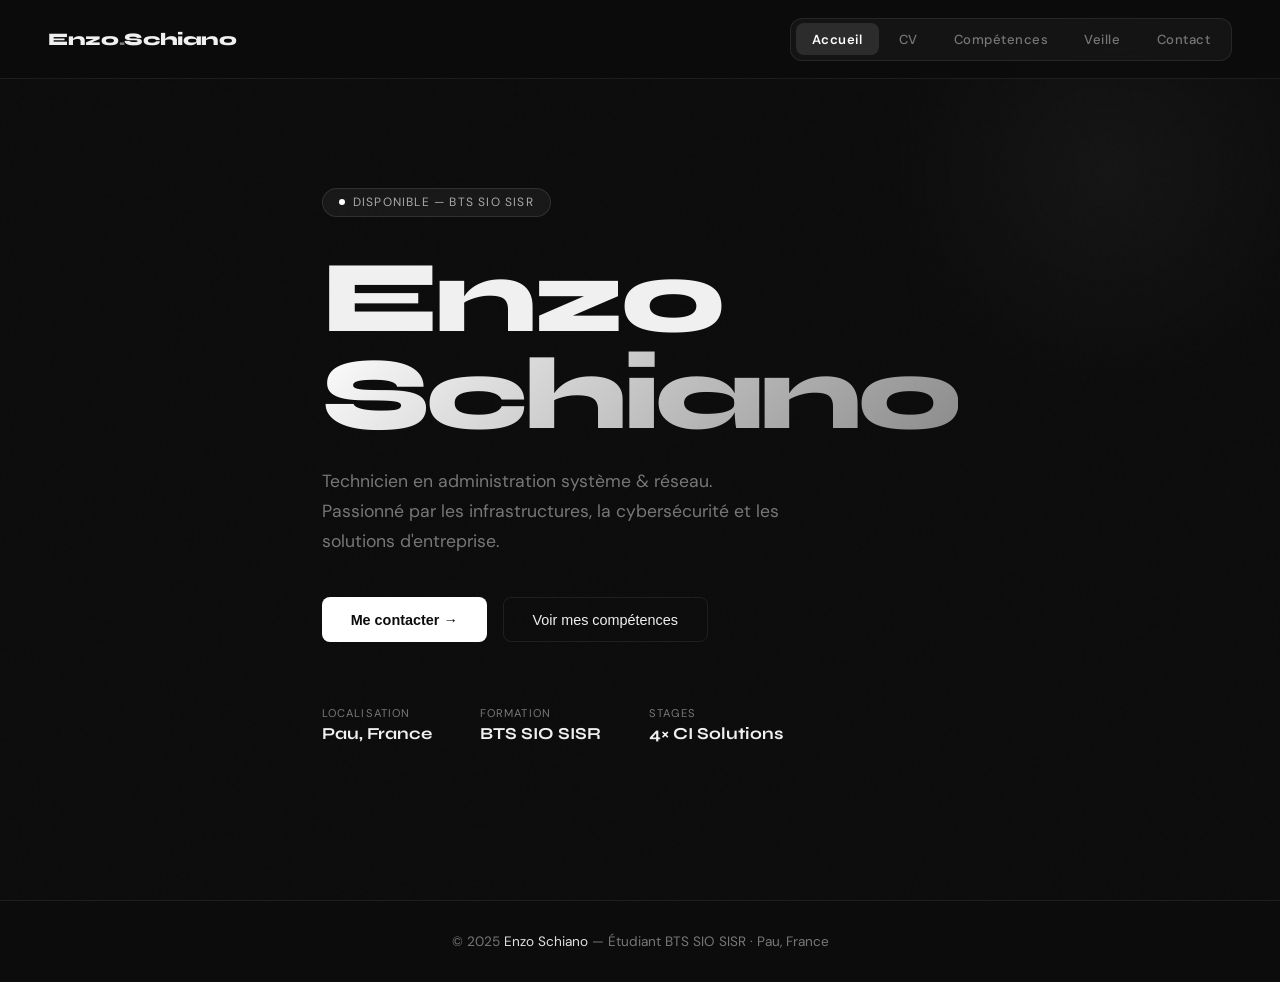
==== index.html @ 77b6eab4 "Initial commit - Portfolio" ====
<!DOCTYPE html>
<html lang="fr">

<head>
    <meta charset="UTF-8" />
    <meta name="viewport" content="width=device-width, initial-scale=1.0" />
    <title>Enzo Schiano — BTS SIO SISR</title>
    <link rel="preconnect" href="https://fonts.googleapis.com">
    <link
        href="https://fonts.googleapis.com/css2?family=Syne:wght@400;600;700;800&family=DM+Sans:wght@300;400;500&display=swap"
        rel="stylesheet">
    <style>
        *,
        *::before,
        *::after {
            box-sizing: border-box;
            margin: 0;
            padding: 0;
        }

        :root {
            --bg: #0c0c0c;
            --bg2: #111111;
            --bg3: #161616;
            --accent: #e0e0e0;
            --accent2: #ffffff;
            --text: #f0f0f0;
            --muted: #777777;
            --border: rgba(255, 255, 255, 0.08);
            --card: rgba(255, 255, 255, 0.03);
        }

        html {
            scroll-behavior: smooth;
        }

        body {
            font-family: 'DM Sans', sans-serif;
            background: var(--bg);
            color: var(--text);
            min-height: 100vh;
            overflow-x: hidden;
        }

        body::before {
            content: '';
            position: fixed;
            inset: 0;
            background-image: url("data:image/svg+xml,%3Csvg viewBox='0 0 256 256' xmlns='http://www.w3.org/2000/svg'%3E%3Cfilter id='noise'%3E%3CfeTurbulence type='fractalNoise' baseFrequency='0.9' numOctaves='4' stitchTiles='stitch'/%3E%3C/filter%3E%3Crect width='100%25' height='100%25' filter='url(%23noise)' opacity='0.04'/%3E%3C/svg%3E");
            pointer-events: none;
            z-index: 0;
            opacity: 0.4;
        }

        nav {
            position: fixed;
            top: 0;
            left: 0;
            right: 0;
            z-index: 100;
            display: flex;
            justify-content: space-between;
            align-items: center;
            padding: 1.1rem 3rem;
            backdrop-filter: blur(20px);
            background: rgba(12, 12, 12, 0.88);
            border-bottom: 1px solid var(--border);
        }

        .nav-logo {
            font-family: 'Syne', sans-serif;
            font-weight: 800;
            font-size: 1.1rem;
            letter-spacing: -0.02em;
            color: var(--text);
            text-decoration: none;
            cursor: pointer;
            background: none;
            border: none;
        }

        .nav-logo span {
            color: var(--muted);
        }

        .nav-tabs {
            display: flex;
            gap: 0.25rem;
            list-style: none;
            background: rgba(255, 255, 255, 0.04);
            border: 1px solid var(--border);
            border-radius: 12px;
            padding: 0.3rem;
        }

        .nav-tabs li button {
            background: none;
            border: none;
            color: var(--muted);
            font-family: 'DM Sans', sans-serif;
            font-size: 0.82rem;
            font-weight: 500;
            letter-spacing: 0.04em;
            padding: 0.45rem 1rem;
            border-radius: 8px;
            cursor: pointer;
            transition: all 0.2s;
            white-space: nowrap;
        }

        .nav-tabs li button:hover {
            color: var(--text);
        }

        .nav-tabs li button.active {
            background: rgba(255, 255, 255, 0.1);
            color: var(--accent2);
            font-weight: 600;
        }

        .page {
            display: none;
        }

        .page.active {
            display: block;
        }

        section {
            position: relative;
            z-index: 1;
            padding: 6rem 3rem;
        }

        .section-inner {
            max-width: 1100px;
            margin: 0 auto;
        }

        .section-label {
            font-size: 0.7rem;
            text-transform: uppercase;
            letter-spacing: 0.15em;
            color: var(--muted);
            font-weight: 600;
            margin-bottom: 0.75rem;
        }

        h2 {
            font-family: 'Syne', sans-serif;
            font-size: clamp(2rem, 4vw, 3rem);
            font-weight: 800;
            letter-spacing: -0.03em;
            margin-bottom: 3rem;
        }

        .divider {
            height: 1px;
            background: linear-gradient(90deg, transparent, var(--border), transparent);
            max-width: 1100px;
            margin: 0 auto;
        }

        /* HERO */
        #hero {
            min-height: 100vh;
            display: flex;
            align-items: center;
            padding: 6rem 3rem 4rem;
            overflow: hidden;
        }

        .hero-glow {
            position: absolute;
            width: 500px;
            height: 500px;
            background: radial-gradient(circle, rgba(255, 255, 255, 0.04) 0%, transparent 70%);
            top: -80px;
            right: -80px;
            pointer-events: none;
        }

        .hero-content {
            max-width: 1100px;
            margin: 0 auto;
            position: relative;
            z-index: 1;
        }

        .hero-tag {
            display: inline-flex;
            align-items: center;
            gap: 0.5rem;
            background: rgba(255, 255, 255, 0.05);
            border: 1px solid rgba(255, 255, 255, 0.1);
            border-radius: 100px;
            padding: 0.35rem 1rem;
            font-size: 0.75rem;
            letter-spacing: 0.1em;
            text-transform: uppercase;
            color: #aaaaaa;
            margin-bottom: 2rem;
            animation: fadeUp 0.6s ease both;
        }

        .hero-tag::before {
            content: '';
            width: 6px;
            height: 6px;
            background: #ffffff;
            border-radius: 50%;
            animation: pulse 2s infinite;
        }

        @keyframes pulse {

            0%,
            100% {
                opacity: 1;
                transform: scale(1);
            }

            50% {
                opacity: 0.4;
                transform: scale(1.4);
            }
        }

        h1 {
            font-family: 'Syne', sans-serif;
            font-size: clamp(3.5rem, 8vw, 7rem);
            font-weight: 800;
            line-height: 0.95;
            letter-spacing: -0.04em;
            animation: fadeUp 0.6s 0.1s ease both;
        }

        h1 .highlight {
            background: linear-gradient(135deg, #ffffff 0%, #888888 100%);
            -webkit-background-clip: text;
            -webkit-text-fill-color: transparent;
            background-clip: text;
        }

        .hero-subtitle {
            margin-top: 1.5rem;
            font-size: 1.1rem;
            color: var(--muted);
            max-width: 460px;
            line-height: 1.7;
            animation: fadeUp 0.6s 0.2s ease both;
        }

        .hero-actions {
            display: flex;
            gap: 1rem;
            margin-top: 2.5rem;
            animation: fadeUp 0.6s 0.3s ease both;
        }

        .btn-primary {
            display: inline-flex;
            align-items: center;
            gap: 0.5rem;
            background: #ffffff;
            color: #0c0c0c;
            padding: 0.85rem 1.8rem;
            border-radius: 8px;
            text-decoration: none;
            font-weight: 700;
            font-size: 0.9rem;
            border: none;
            cursor: pointer;
            transition: all 0.2s;
        }

        .btn-primary:hover {
            background: #cccccc;
            transform: translateY(-2px);
            box-shadow: 0 8px 24px rgba(255, 255, 255, 0.1);
        }

        .btn-outline {
            display: inline-flex;
            align-items: center;
            gap: 0.5rem;
            background: transparent;
            color: var(--text);
            padding: 0.85rem 1.8rem;
            border-radius: 8px;
            text-decoration: none;
            font-weight: 500;
            font-size: 0.9rem;
            border: 1px solid var(--border);
            cursor: pointer;
            transition: all 0.2s;
        }

        .btn-outline:hover {
            border-color: rgba(255, 255, 255, 0.3);
            color: #ffffff;
            transform: translateY(-2px);
        }

        .hero-meta {
            display: flex;
            gap: 3rem;
            margin-top: 4rem;
            animation: fadeUp 0.6s 0.4s ease both;
        }

        .hero-meta-label {
            font-size: 0.7rem;
            text-transform: uppercase;
            letter-spacing: 0.1em;
            color: var(--muted);
        }

        .hero-meta-value {
            font-family: 'Syne', sans-serif;
            font-weight: 700;
            font-size: 1.05rem;
            margin-top: 0.2rem;
        }

        @keyframes fadeUp {
            from {
                opacity: 0;
                transform: translateY(24px);
            }

            to {
                opacity: 1;
                transform: translateY(0);
            }
        }

        /* TIMELINE */
        #experience {
            background: var(--bg2);
        }

        .timeline {
            position: relative;
        }

        .timeline::before {
            content: '';
            position: absolute;
            left: 0;
            top: 0;
            bottom: 0;
            width: 2px;
            background: linear-gradient(180deg, #ffffff, transparent);
            border-radius: 2px;
        }

        .timeline-item {
            padding-left: 2.5rem;
            margin-bottom: 3rem;
            position: relative;
        }

        .timeline-item::before {
            content: '';
            position: absolute;
            left: -5px;
            top: 6px;
            width: 12px;
            height: 12px;
            background: #ffffff;
            border-radius: 50%;
            border: 3px solid var(--bg2);
        }

        .timeline-date {
            font-size: 0.75rem;
            color: #aaa;
            font-weight: 600;
            letter-spacing: 0.08em;
            text-transform: uppercase;
            margin-bottom: 0.4rem;
        }

        .timeline-title {
            font-family: 'Syne', sans-serif;
            font-weight: 700;
            font-size: 1.05rem;
            margin-bottom: 0.2rem;
        }

        .timeline-company {
            color: var(--muted);
            font-size: 0.875rem;
            margin-bottom: 0.6rem;
        }

        .timeline-desc {
            color: var(--muted);
            font-size: 0.875rem;
            line-height: 1.7;
        }

        .timeline-tags {
            display: flex;
            flex-wrap: wrap;
            gap: 0.4rem;
            margin-top: 0.75rem;
        }

        .tag {
            background: rgba(255, 255, 255, 0.06);
            border: 1px solid rgba(255, 255, 255, 0.1);
            color: #ccc;
            font-size: 0.72rem;
            padding: 0.2rem 0.65rem;
            border-radius: 100px;
            font-weight: 500;
        }

        /* FORMATION */
        .formation-grid {
            display: grid;
            grid-template-columns: 1fr 1fr;
            gap: 1.5rem;
        }

        .formation-card {
            background: var(--card);
            border: 1px solid var(--border);
            border-radius: 16px;
            padding: 2rem;
            transition: all 0.3s;
            position: relative;
            overflow: hidden;
        }

        .formation-card::before {
            content: '';
            position: absolute;
            top: 0;
            left: 0;
            right: 0;
            height: 2px;
            background: linear-gradient(90deg, #ffffff, #555555);
            opacity: 0;
            transition: opacity 0.3s;
        }

        .formation-card:hover {
            border-color: rgba(255, 255, 255, 0.2);
            transform: translateY(-4px);
            box-shadow: 0 20px 40px rgba(0, 0, 0, 0.3);
        }

        .formation-card:hover::before {
            opacity: 1;
        }

        .formation-year {
            font-size: 0.72rem;
            text-transform: uppercase;
            letter-spacing: 0.1em;
            color: #aaa;
            font-weight: 600;
            margin-bottom: 0.75rem;
        }

        .formation-degree {
            font-family: 'Syne', sans-serif;
            font-weight: 700;
            font-size: 1rem;
            margin-bottom: 0.35rem;
        }

        .formation-school {
            color: var(--muted);
            font-size: 0.875rem;
        }

        /* SKILLS */
        #competences {
            background: var(--bg3);
        }

        .skills-grid {
            display: grid;
            grid-template-columns: repeat(3, 1fr);
            gap: 1.5rem;
        }

        .skill-card {
            background: var(--card);
            border: 1px solid var(--border);
            border-radius: 16px;
            padding: 1.75rem;
            transition: all 0.3s;
        }

        .skill-card:hover {
            border-color: rgba(255, 255, 255, 0.2);
            transform: translateY(-3px);
            box-shadow: 0 16px 32px rgba(0, 0, 0, 0.25);
        }

        .skill-icon {
            width: 44px;
            height: 44px;
            background: rgba(255, 255, 255, 0.06);
            border-radius: 10px;
            display: flex;
            align-items: center;
            justify-content: center;
            margin-bottom: 1rem;
            font-size: 1.3rem;
        }

        .skill-title {
            font-family: 'Syne', sans-serif;
            font-weight: 700;
            font-size: 0.95rem;
            margin-bottom: 0.75rem;
        }

        .skill-items {
            display: flex;
            flex-wrap: wrap;
            gap: 0.4rem;
        }

        .skill-pill {
            background: rgba(255, 255, 255, 0.05);
            border: 1px solid rgba(255, 255, 255, 0.06);
            color: var(--muted);
            font-size: 0.72rem;
            padding: 0.2rem 0.6rem;
            border-radius: 100px;
        }

        .bts-grid {
            display: grid;
            grid-template-columns: 1fr 1fr 1fr;
            gap: 1.5rem;
            margin-top: 1rem;
        }

        .bts-card {
            background: var(--card);
            border: 1px solid var(--border);
            border-radius: 16px;
            padding: 1.75rem;
        }

        .bts-number {
            font-family: 'Syne', sans-serif;
            font-size: 2.5rem;
            font-weight: 800;
            color: rgba(255, 255, 255, 0.06);
            line-height: 1;
            margin-bottom: 0.5rem;
        }

        .bts-title {
            font-family: 'Syne', sans-serif;
            font-weight: 700;
            font-size: 0.9rem;
            margin-bottom: 1rem;
            color: #ccc;
        }

        .bts-items {
            list-style: none;
            display: flex;
            flex-direction: column;
            gap: 0.5rem;
        }

        .bts-items li {
            font-size: 0.82rem;
            color: var(--muted);
            padding-left: 1rem;
            position: relative;
            line-height: 1.5;
        }

        .bts-items li::before {
            content: '›';
            position: absolute;
            left: 0;
            color: #888;
        }

        /* CONTACT */
        #contact {
            background: var(--bg2);
        }

        .contact-wrapper {
            display: grid;
            grid-template-columns: 1fr 1fr;
            gap: 4rem;
            align-items: start;
        }

        .contact-desc {
            color: var(--muted);
            line-height: 1.7;
            margin-bottom: 2rem;
        }

        .contact-links {
            display: flex;
            flex-direction: column;
            gap: 1rem;
        }

        .contact-link-item {
            display: flex;
            align-items: center;
            gap: 1rem;
            padding: 1rem 1.25rem;
            background: var(--card);
            border: 1px solid var(--border);
            border-radius: 12px;
            text-decoration: none;
            color: var(--text);
            transition: all 0.2s;
        }

        .contact-link-item:hover {
            border-color: rgba(255, 255, 255, 0.2);
            transform: translateX(4px);
        }

        .contact-link-icon {
            width: 36px;
            height: 36px;
            background: rgba(255, 255, 255, 0.06);
            border-radius: 8px;
            display: flex;
            align-items: center;
            justify-content: center;
            font-size: 1rem;
            flex-shrink: 0;
        }

        .contact-link-label {
            font-size: 0.72rem;
            color: var(--muted);
            text-transform: uppercase;
            letter-spacing: 0.08em;
        }

        .contact-link-value {
            font-weight: 500;
            font-size: 0.9rem;
        }

        .contact-form {
            background: var(--card);
            border: 1px solid var(--border);
            border-radius: 20px;
            padding: 2.5rem;
        }

        .form-group {
            margin-bottom: 1.25rem;
        }

        label {
            display: block;
            font-size: 0.78rem;
            font-weight: 600;
            text-transform: uppercase;
            letter-spacing: 0.08em;
            color: var(--muted);
            margin-bottom: 0.5rem;
        }

        input,
        textarea {
            width: 100%;
            background: rgba(255, 255, 255, 0.04);
            border: 1px solid var(--border);
            border-radius: 10px;
            padding: 0.85rem 1rem;
            color: var(--text);
            font-family: 'DM Sans', sans-serif;
            font-size: 0.9rem;
            transition: border-color 0.2s;
            outline: none;
        }

        input:focus,
        textarea:focus {
            border-color: rgba(255, 255, 255, 0.3);
        }

        textarea {
            resize: vertical;
            min-height: 120px;
        }

        /* VEILLE */
        .veille-hero {
            padding: 8rem 3rem 3rem;
            position: relative;
            z-index: 1;
            max-width: 1100px;
            margin: 0 auto;
        }

        .veille-date-badge {
            display: inline-flex;
            align-items: center;
            gap: 0.5rem;
            background: rgba(255, 255, 255, 0.05);
            border: 1px solid rgba(255, 255, 255, 0.1);
            border-radius: 100px;
            padding: 0.35rem 1rem;
            font-size: 0.75rem;
            letter-spacing: 0.1em;
            text-transform: uppercase;
            color: #aaa;
            margin-bottom: 1.5rem;
        }

        .veille-hero p {
            color: var(--muted);
            font-size: 1rem;
            max-width: 560px;
            line-height: 1.7;
        }

        .veille-section {
            padding: 3rem 3rem;
            position: relative;
            z-index: 1;
            max-width: 1100px;
            margin: 0 auto;
        }

        .veille-section-title {
            font-family: 'Syne', sans-serif;
            font-size: 1.4rem;
            font-weight: 800;
            letter-spacing: -0.02em;
            margin-bottom: 1.5rem;
            display: flex;
            align-items: center;
            gap: 0.75rem;
        }

        .veille-section-title::after {
            content: '';
            flex: 1;
            height: 1px;
            background: var(--border);
        }

        .veille-cards {
            display: grid;
            grid-template-columns: repeat(2, 1fr);
            gap: 1.25rem;
            margin-bottom: 2.5rem;
        }

        .veille-cards.three {
            grid-template-columns: repeat(3, 1fr);
        }

        .veille-card {
            background: var(--card);
            border: 1px solid var(--border);
            border-radius: 16px;
            padding: 1.75rem;
            transition: all 0.25s;
        }

        .veille-card:hover {
            border-color: rgba(255, 255, 255, 0.18);
            transform: translateY(-3px);
            box-shadow: 0 16px 32px rgba(0, 0, 0, 0.3);
        }

        .veille-card-icon {
            font-size: 1.6rem;
            margin-bottom: 0.75rem;
        }

        .veille-card-title {
            font-family: 'Syne', sans-serif;
            font-weight: 700;
            font-size: 0.95rem;
            margin-bottom: 0.6rem;
        }

        .veille-card-text {
            color: var(--muted);
            font-size: 0.875rem;
            line-height: 1.7;
        }

        .veille-compare {
            display: grid;
            grid-template-columns: 1fr 1fr;
            gap: 1.25rem;
            margin-bottom: 2.5rem;
        }

        .compare-col {
            background: var(--card);
            border: 1px solid var(--border);
            border-radius: 16px;
            padding: 1.75rem;
        }

        .compare-header {
            font-family: 'Syne', sans-serif;
            font-weight: 800;
            font-size: 1rem;
            margin-bottom: 1.25rem;
            padding-bottom: 0.75rem;
            border-bottom: 1px solid var(--border);
            display: flex;
            align-items: center;
            gap: 0.5rem;
        }

        .compare-badge {
            font-size: 0.65rem;
            font-weight: 700;
            letter-spacing: 0.08em;
            text-transform: uppercase;
            padding: 0.2rem 0.6rem;
            border-radius: 100px;
        }

        .compare-badge.old {
            background: rgba(255, 255, 255, 0.07);
            color: #888;
        }

        .compare-badge.new {
            background: rgba(255, 255, 255, 0.12);
            color: #ddd;
        }

        .compare-list {
            list-style: none;
            display: flex;
            flex-direction: column;
            gap: 0.6rem;
        }

        .compare-list li {
            font-size: 0.875rem;
            color: var(--muted);
            padding-left: 1.25rem;
            position: relative;
            line-height: 1.5;
        }

        .compare-list li::before {
            content: '·';
            position: absolute;
            left: 0;
            font-size: 1.2rem;
            line-height: 1.1;
            color: #555;
        }

        .compare-list li.plus {
            color: #ccc;
        }

        .compare-list li.plus::before {
            content: '+';
            color: #aaa;
            font-size: 0.9rem;
            line-height: 1.4;
            font-weight: 700;
        }

        .veille-sources {
            display: flex;
            flex-direction: column;
            gap: 0.75rem;
            margin-bottom: 2.5rem;
        }

        .source-item {
            display: flex;
            align-items: center;
            gap: 1rem;
            padding: 1rem 1.25rem;
            background: var(--card);
            border: 1px solid var(--border);
            border-radius: 12px;
            text-decoration: none;
            color: var(--text);
            transition: all 0.2s;
        }

        .source-item:hover {
            border-color: rgba(255, 255, 255, 0.2);
            transform: translateX(4px);
        }

        .source-icon {
            width: 36px;
            height: 36px;
            background: rgba(255, 255, 255, 0.05);
            border-radius: 8px;
            display: flex;
            align-items: center;
            justify-content: center;
            font-size: 1rem;
            flex-shrink: 0;
        }

        .source-label {
            font-size: 0.72rem;
            color: var(--muted);
            text-transform: uppercase;
            letter-spacing: 0.06em;
        }

        .source-title {
            font-weight: 500;
            font-size: 0.9rem;
        }

        .source-arrow {
            margin-left: auto;
            color: var(--muted);
            font-size: 1rem;
        }

        .info-banner {
            background: rgba(255, 255, 255, 0.04);
            border: 1px solid rgba(255, 255, 255, 0.1);
            border-radius: 12px;
            padding: 1.25rem 1.5rem;
            display: flex;
            gap: 1rem;
            align-items: flex-start;
            margin-bottom: 2rem;
        }

        .info-banner-icon {
            font-size: 1.25rem;
            flex-shrink: 0;
            margin-top: 0.1rem;
        }

        .info-banner-text {
            font-size: 0.875rem;
            color: var(--muted);
            line-height: 1.6;
        }

        .info-banner-text strong {
            color: var(--text);
        }

        /* FOOTER */
        footer {
            background: var(--bg);
            border-top: 1px solid var(--border);
            padding: 2rem 3rem;
            text-align: center;
            color: var(--muted);
            font-size: 0.85rem;
            position: relative;
            z-index: 1;
        }

        footer span {
            color: var(--accent);
        }

        /* REVEAL */
        .reveal {
            opacity: 0;
            transform: translateY(28px);
            transition: opacity 0.6s ease, transform 0.6s ease;
        }

        .reveal.visible {
            opacity: 1;
            transform: translateY(0);
        }

        /* RESPONSIVE */
        @media (max-width: 900px) {
            nav {
                padding: 1rem 1.5rem;
            }

            section,
            .veille-hero,
            .veille-section {
                padding-left: 1.5rem;
                padding-right: 1.5rem;
            }

            .formation-grid,
            .contact-wrapper,
            .veille-compare {
                grid-template-columns: 1fr;
            }

            .skills-grid,
            .bts-grid,
            .veille-cards.three {
                grid-template-columns: 1fr 1fr;
            }

            .veille-cards {
                grid-template-columns: 1fr 1fr;
            }

            .hero-meta {
                gap: 2rem;
            }
        }

        @media (max-width: 600px) {

            .skills-grid,
            .bts-grid,
            .veille-cards,
            .veille-cards.three {
                grid-template-columns: 1fr;
            }

            h1 {
                font-size: 3rem;
            }

            .nav-tabs li button {
                padding: 0.4rem 0.6rem;
                font-size: 0.72rem;
            }
        }
    </style>
</head>

<body>

    <nav>
        <button class="nav-logo" onclick="showPage('accueil')">Enzo<span>.</span>Schiano</button>
        <ul class="nav-tabs">
            <li><button class="active" onclick="showPage('accueil')">Accueil</button></li>
            <li><button onclick="showPage('cv')">CV</button></li>
            <li><button onclick="showPage('competences')">Compétences</button></li>
            <li><button onclick="showPage('veille')">Veille</button></li>
            <li><button onclick="showPage('contact')">Contact</button></li>
        </ul>
    </nav>

    <!-- PAGE ACCUEIL -->
    <div id="page-accueil" class="page active">
        <section id="hero">
            <div class="hero-glow"></div>
            <div class="hero-content">
                <div class="hero-tag">Disponible — BTS SIO SISR</div>
                <h1>Enzo<br><span class="highlight">Schiano</span></h1>
                <p class="hero-subtitle">Technicien en administration système &amp; réseau. Passionné par les
                    infrastructures, la cybersécurité et les solutions d'entreprise.</p>
                <div class="hero-actions">
                    <button class="btn-primary" onclick="showPage('contact')">Me contacter →</button>
                    <button class="btn-outline" onclick="showPage('competences')">Voir mes compétences</button>
                </div>
                <div class="hero-meta">
                    <div>
                        <div class="hero-meta-label">Localisation</div>
                        <div class="hero-meta-value">Pau, France</div>
                    </div>
                    <div>
                        <div class="hero-meta-label">Formation</div>
                        <div class="hero-meta-value">BTS SIO SISR</div>
                    </div>
                    <div>
                        <div class="hero-meta-label">Stages</div>
                        <div class="hero-meta-value">4× CI Solutions</div>
                    </div>
                </div>
            </div>
        </section>
        <footer>
            <p>© 2025 <span>Enzo Schiano</span> — Étudiant BTS SIO SISR · Pau, France</p>
        </footer>
    </div>

    <!-- PAGE CV -->
    <div id="page-cv" class="page">
        <section id="experience" style="padding-top:6rem; background:var(--bg2);">
            <div class="section-inner">
                <p class="section-label reveal">Parcours</p>
                <h2 class="reveal">Expérience<br>Professionnelle</h2>
                <div class="timeline">
                    <div class="timeline-item reveal">
                        <div class="timeline-date">Mai – Juin 2025</div>
                        <div class="timeline-title">Stagiaire / Intérimaire — Administration Système &amp; Réseau</div>
                        <div class="timeline-company">CI Solutions · Lons</div>
                        <p class="timeline-desc">Installation et administration de serveurs et machines Windows.
                            Dépannage et support client à distance via AnyDesk. Changement de matériel réseau (switch,
                            firewall, imprimantes).</p>
                        <div class="timeline-tags"><span class="tag">Windows Server</span><span
                                class="tag">AnyDesk</span><span class="tag">Switch</span><span
                                class="tag">Firewall</span></div>
                    </div>
                    <div class="timeline-item reveal">
                        <div class="timeline-date">Oct. – Déc. 2023</div>
                        <div class="timeline-title">Stagiaire / Intérimaire — Administration Système &amp; Réseau</div>
                        <div class="timeline-company">CI Solutions · Lons</div>
                        <p class="timeline-desc">Maintenance préventive et corrective des infrastructures réseau.
                            Support utilisateurs et résolution d'incidents techniques.</p>
                        <div class="timeline-tags"><span class="tag">Active Directory</span><span
                                class="tag">Réseau</span><span class="tag">Support</span></div>
                    </div>
                    <div class="timeline-item reveal">
                        <div class="timeline-date">Jan. – Mars 2023</div>
                        <div class="timeline-title">Stagiaire — Administration Système &amp; Réseau</div>
                        <div class="timeline-company">CI Solutions · Lons</div>
                        <p class="timeline-desc">Déploiement de solutions réseau. Administration des services système et
                            participation aux projets d'infrastructure clients.</p>
                        <div class="timeline-tags"><span class="tag">PROXMOX</span><span
                                class="tag">Virtualisation</span><span class="tag">PowerShell</span></div>
                    </div>
                    <div class="timeline-item reveal">
                        <div class="timeline-date">Mai – Juin 2022</div>
                        <div class="timeline-title">Stagiaire — Administration Système &amp; Réseau</div>
                        <div class="timeline-company">CI Solutions · Lons</div>
                        <p class="timeline-desc">Premier stage en entreprise. Découverte de l'environnement
                            professionnel IT et participation aux opérations d'administration système.</p>
                        <div class="timeline-tags"><span class="tag">Windows</span><span class="tag">Réseau</span><span
                                class="tag">Infrastructure</span></div>
                    </div>
                </div>
            </div>
        </section>
        <div class="divider"></div>
        <section>
            <div class="section-inner">
                <p class="section-label reveal">Diplômes</p>
                <h2 class="reveal">Formation</h2>
                <div class="formation-grid">
                    <div class="formation-card reveal">
                        <div class="formation-year">2024 – 2026 · En cours</div>
                        <div class="formation-degree">BTS SIO — Option SISR</div>
                        <div class="formation-school">Solutions d'Infrastructure, Systèmes et Réseaux<br>Lycée St John
                            Perse · Pau</div>
                    </div>
                    <div class="formation-card reveal">
                        <div class="formation-year">2021 – 2024 · Obtenu</div>
                        <div class="formation-degree">BAC Pro Systèmes Numériques</div>
                        <div class="formation-school">Option RISC — Réseaux Informatiques &amp; Systèmes
                            Communiquants<br>Lycée St Joseph · Hasparren</div>
                    </div>
                </div>
            </div>
        </section>
        <footer>
            <p>© 2025 <span>Enzo Schiano</span> — Étudiant BTS SIO SISR · Pau, France</p>
        </footer>
    </div>

    <!-- PAGE COMPÉTENCES -->
    <div id="page-competences" class="page">
        <section id="competences" style="padding-top:6rem; background:var(--bg3);">
            <div class="section-inner">
                <p class="section-label reveal">Savoir-faire</p>
                <h2 class="reveal">Compétences<br>Techniques</h2>
                <div class="skills-grid">
                    <div class="skill-card reveal">
                        <div class="skill-icon">🌐</div>
                        <div class="skill-title">Réseaux</div>
                        <div class="skill-items"><span class="skill-pill">IP / IPv6</span><span
                                class="skill-pill">DHCP</span><span class="skill-pill">VLAN</span><span
                                class="skill-pill">Switch</span><span class="skill-pill">Routeur</span><span
                                class="skill-pill">Spanning Tree</span><span class="skill-pill">NAPT</span><span
                                class="skill-pill">Bande passante</span></div>
                    </div>
                    <div class="skill-card reveal">
                        <div class="skill-icon">🖥️</div>
                        <div class="skill-title">Systèmes</div>
                        <div class="skill-items"><span class="skill-pill">Windows Server</span><span
                                class="skill-pill">Active Directory</span><span class="skill-pill">GPO</span><span
                                class="skill-pill">Samba</span><span class="skill-pill">PROXMOX</span><span
                                class="skill-pill">PowerShell</span><span class="skill-pill">FOG</span></div>
                    </div>
                    <div class="skill-card reveal">
                        <div class="skill-icon">🔒</div>
                        <div class="skill-title">Cybersécurité</div>
                        <div class="skill-items"><span class="skill-pill">PfSense</span><span
                                class="skill-pill">SSH</span><span class="skill-pill">Fail2ban</span><span
                                class="skill-pill">Proxy</span><span class="skill-pill">Sauvegarde</span><span
                                class="skill-pill">Haute dispo.</span><span class="skill-pill">FTP</span></div>
                    </div>
                    <div class="skill-card reveal">
                        <div class="skill-icon">☁️</div>
                        <div class="skill-title">Cloud &amp; Stockage</div>
                        <div class="skill-items"><span class="skill-pill">NextCloud</span><span
                                class="skill-pill">Cloud</span><span class="skill-pill">Lecteurs réseaux</span><span
                                class="skill-pill">Réplication</span><span class="skill-pill">Tâches planifiées</span>
                        </div>
                    </div>
                    <div class="skill-card reveal">
                        <div class="skill-icon">📡</div>
                        <div class="skill-title">Téléphonie &amp; Sans-fil</div>
                        <div class="skill-items"><span class="skill-pill">ToIP</span><span
                                class="skill-pill">Asterisk</span><span class="skill-pill">WiFi</span><span
                                class="skill-pill">Bornes d'accès</span></div>
                    </div>
                    <div class="skill-card reveal">
                        <div class="skill-icon">🌍</div>
                        <div class="skill-title">Web &amp; Serveurs</div>
                        <div class="skill-items"><span class="skill-pill">DNS</span><span
                                class="skill-pill">LAMP</span><span class="skill-pill">WordPress</span><span
                                class="skill-pill">HTML/CSS/PHP</span><span class="skill-pill">Bind9</span><span
                                class="skill-pill">Odoo</span></div>
                    </div>
                </div>
                <h2 class="reveal" style="margin-top:4rem;font-size:1.75rem;">Référentiel BTS SIO SISR</h2>
                <div class="bts-grid">
                    <div class="bts-card reveal">
                        <div class="bts-number">01</div>
                        <div class="bts-title">Support &amp; Mise à disposition</div>
                        <ul class="bts-items">
                            <li>Gestion du patrimoine informatique</li>
                            <li>Réponse aux incidents &amp; assistance</li>
                            <li>Présence en ligne de l'organisation</li>
                            <li>Travail en mode projet</li>
                            <li>Mise à disposition des services</li>
                            <li>Développement professionnel</li>
                        </ul>
                    </div>
                    <div class="bts-card reveal">
                        <div class="bts-number">02</div>
                        <div class="bts-title">Administration Systèmes &amp; Réseaux</div>
                        <ul class="bts-items">
                            <li>Conception d'une solution d'infrastructure</li>
                            <li>Installation, test &amp; déploiement</li>
                            <li>Exploitation, dépannage &amp; supervision</li>
                        </ul>
                    </div>
                    <div class="bts-card reveal">
                        <div class="bts-number">03</div>
                        <div class="bts-title">Cybersécurité des Services</div>
                        <ul class="bts-items">
                            <li>Protection des données personnelles</li>
                            <li>Identité numérique de l'organisation</li>
                            <li>Sécurisation des équipements</li>
                            <li>Disponibilité &amp; confidentialité</li>
                            <li>Cybersécurisation d'infrastructure</li>
                        </ul>
                    </div>
                </div>
            </div>
        </section>
        <footer>
            <p>© 2025 <span>Enzo Schiano</span> — Étudiant BTS SIO SISR · Pau, France</p>
        </footer>
    </div>

    <!-- PAGE VEILLE -->
    <div id="page-veille" class="page">
        <div class="veille-hero">
            <div class="veille-date-badge">📡 Veille technologique · 2024–2025</div>
            <h1 class="reveal">Windows<br><span class="highlight">Server 2025</span></h1>
            <p class="reveal">Analyse des nouveautés, comparaison avec Server 2022, enjeux de cybersécurité et
                ressources clés de la dernière version serveur de Microsoft, disponible depuis le 1er novembre 2024.</p>
        </div>

        <div class="divider"></div>

        <div class="veille-section">
            <div class="veille-section-title reveal">🚀 Nouveautés &amp; Fonctionnalités</div>
            <div class="info-banner reveal">
                <div class="info-banner-icon">ℹ️</div>
                <div class="info-banner-text"><strong>Windows Server 2025</strong> a été annoncé lors du salon Microsoft
                    Ignite 2024 et est passé en version stable (Generally Available) le <strong>1er novembre
                        2024</strong>. Il succède à Windows Server 2022 avec des améliorations majeures en sécurité,
                    performances et cloud hybride.</div>
            </div>
            <div class="veille-cards reveal">
                <div class="veille-card">
                    <div class="veille-card-icon">🔥</div>
                    <div class="veille-card-title">Hotpatching sans redémarrage</div>
                    <div class="veille-card-text">Les mises à jour de sécurité peuvent s'appliquer sans redémarrer le
                        serveur, via Azure Arc. Avec Server 2022, un redémarrage mensuel était obligatoire. En 2025,
                        seuls environ 4 redémarrages par an sont nécessaires, uniquement pour les mises à jour
                        non-sécuritaires.</div>
                </div>
                <div class="veille-card">
                    <div class="veille-card-icon">⚡</div>
                    <div class="veille-card-title">Performances de stockage NVMe</div>
                    <div class="veille-card-text">Les serveurs équipés de SSD NVMe gagnent jusqu'à 70 % d'IOPS
                        supplémentaires. Le protocole NVMe-over-Fabrics est supporté nativement, permettant d'utiliser
                        des SSD distants en FiberChannel ou Ethernet comme s'ils étaient locaux.</div>
                </div>
                <div class="veille-card">
                    <div class="veille-card-icon">🤖</div>
                    <div class="veille-card-title">Prêt pour l'IA &amp; GPU</div>
                    <div class="veille-card-text">Le partitionnement GPU (GPU-P) permet de partager une carte graphique
                        entre plusieurs machines virtuelles dans un cluster. Live Migration entre serveurs GPU-P
                        incluse. Conçu pour les workloads IA et l'inférence en périphérie.</div>
                </div>
                <div class="veille-card">
                    <div class="veille-card-icon">🏗️</div>
                    <div class="veille-card-title">Hyper-V renforcé</div>
                    <div class="veille-card-text">Cluster jusqu'à 64 serveurs physiques pour 8 000 VMs. Les VMs peuvent
                        atteindre 2 048 processeurs virtuels et 240 To de RAM. Les VMs Génération 2 deviennent le choix
                        par défaut, abandonnant progressivement la Génération 1.</div>
                </div>
            </div>
            <div class="veille-cards three reveal">
                <div class="veille-card">
                    <div class="veille-card-icon">📁</div>
                    <div class="veille-card-title">SMB amélioré</div>
                    <div class="veille-card-text">SMB over QUIC étendu aux éditions Standard et Datacenter. La signature
                        SMB est activée par défaut, l'authentification NTLM peut être désactivée pour les connexions SMB
                        sortantes pour réduire la surface d'attaque.</div>
                </div>
                <div class="veille-card">
                    <div class="veille-card-icon">🔗</div>
                    <div class="veille-card-title">Intégration Azure Arc</div>
                    <div class="veille-card-text">Connexion plus simple aux services Azure depuis des serveurs locaux.
                        Hotpatch, sauvegarde automatique Azure Backup, outils d'analyse prédictive et connexion native
                        aux services OpenAI disponibles via Azure Arc.</div>
                </div>
                <div class="veille-card">
                    <div class="veille-card-icon">🖥️</div>
                    <div class="veille-card-title">Interface modernisée</div>
                    <div class="veille-card-text">Bureau aligné sur Windows 11, nouveau Gestionnaire des tâches, Windows
                        Terminal natif, Wi-Fi et Bluetooth activables, DTrace intégré pour le monitoring système en
                        temps réel.</div>
                </div>
            </div>
        </div>

        <div class="divider" style="max-width:1100px;margin:0 auto;"></div>

        <div class="veille-section">
            <div class="veille-section-title reveal">⚖️ Comparaison avec Windows Server 2022</div>
            <div class="veille-compare reveal">
                <div class="compare-col">
                    <div class="compare-header">Windows Server 2022 <span class="compare-badge old">Précédent</span>
                    </div>
                    <ul class="compare-list">
                        <li>Redémarrage mensuel obligatoire pour les patches</li>
                        <li>Hotpatch uniquement sur Azure Edition (cloud)</li>
                        <li>SMB over QUIC réservé à Azure Edition</li>
                        <li>Pas de support ARM64 natif</li>
                        <li>Hyper-V sans GPU Pooling ni Live Migration GPU</li>
                        <li>Active Directory peu modifié depuis 2016</li>
                        <li>NVMe-over-Fabrics non supporté</li>
                        <li>VMs Génération 1 par défaut</li>
                        <li>Credential Guard désactivé par défaut</li>
                        <li>Pas de DTrace natif</li>
                    </ul>
                </div>
                <div class="compare-col">
                    <div class="compare-header">Windows Server 2025 <span class="compare-badge new">Nouveau</span></div>
                    <ul class="compare-list">
                        <li class="plus">Hotpatch via Azure Arc → ~4 redémarrages/an</li>
                        <li class="plus">Hotpatch disponible hors cloud (avec Arc)</li>
                        <li class="plus">SMB over QUIC sur Standard &amp; Datacenter</li>
                        <li class="plus">Support natif ARM64</li>
                        <li class="plus">GPU Pooling et Live Migration GPU-P</li>
                        <li class="plus">Active Directory nouvelle génération (32k DB)</li>
                        <li class="plus">NVMe-over-Fabrics natif (+70% IOPS)</li>
                        <li class="plus">VMs Génération 2 par défaut</li>
                        <li class="plus">Credential Guard activé par défaut</li>
                        <li class="plus">DTrace intégré nativement</li>
                    </ul>
                </div>
            </div>
        </div>

        <div class="divider" style="max-width:1100px;margin:0 auto;"></div>

        <div class="veille-section">
            <div class="veille-section-title reveal">🔒 Cybersécurité</div>
            <div class="veille-cards three reveal">
                <div class="veille-card">
                    <div class="veille-card-icon">🛡️</div>
                    <div class="veille-card-title">Credential Guard par défaut</div>
                    <div class="veille-card-text">Isole les processus d'authentification dans un environnement sécurisé
                        basé sur la virtualisation (VBS). Protège contre les attaques Pass-the-Hash et Golden Ticket sur
                        Active Directory.</div>
                </div>
                <div class="veille-card">
                    <div class="veille-card-icon">🔐</div>
                    <div class="veille-card-title">TLS 1.3 &amp; DNS over HTTPS</div>
                    <div class="veille-card-text">TLS 1.3 pris en charge nativement pour des communications réseau
                        sécurisées. Le DNS over HTTPS (DoH) chiffre les requêtes DNS, empêchant leur interception ou
                        manipulation par des attaquants.</div>
                </div>
                <div class="veille-card">
                    <div class="veille-card-icon">🧠</div>
                    <div class="veille-card-title">Defender for Endpoint + IA</div>
                    <div class="veille-card-text">Intégration renforcée avec détection des anomalies en temps réel basée
                        sur l'IA. Alertes proactives sur les menaces via le Windows Admin Center. Analyse
                        comportementale des processus.</div>
                </div>
                <div class="veille-card">
                    <div class="veille-card-icon">🏰</div>
                    <div class="veille-card-title">VBS — Sécurité par virtualisation</div>
                    <div class="veille-card-text">Les processus critiques sont isolés dans un environnement Hyper-V
                        sécurisé. Même en cas de compromission du noyau Windows, les données sensibles restent
                        inaccessibles aux attaquants.</div>
                </div>
                <div class="veille-card">
                    <div class="veille-card-icon">📝</div>
                    <div class="veille-card-title">Signature SMB par défaut</div>
                    <div class="veille-card-text">Tous les paquets SMB sont signés par défaut, empêchant les attaques
                        Man-in-the-Middle sur les partages réseau. Désactivation possible de NTLM pour les connexions
                        sortantes.</div>
                </div>
                <div class="veille-card">
                    <div class="veille-card-icon">🔑</div>
                    <div class="veille-card-title">Active Directory renforcé</div>
                    <div class="veille-card-text">Nouvelle taille de page de base de données AD (32 Ko optionnel)
                        améliorant scalabilité et performance. Protections renforcées contre les attaques Kerberos et
                        sur les comptes privilégiés.</div>
                </div>
            </div>
        </div>

        <div class="divider" style="max-width:1100px;margin:0 auto;"></div>

        <div class="veille-section">
            <div class="veille-section-title reveal">📚 Sources &amp; Liens Utiles</div>
            <div class="veille-sources reveal">
                <a href="https://learn.microsoft.com/fr-fr/windows-server/get-started/whats-new-windows-server-2025"
                    target="_blank" class="source-item">
                    <div class="source-icon">📖</div>
                    <div>
                        <div class="source-label">Documentation officielle</div>
                        <div class="source-title">Microsoft Learn — Nouveautés de Windows Server 2025</div>
                    </div>
                    <div class="source-arrow">↗</div>
                </a>
                <a href="https://www.it-connect.fr/windows-server-2025-est-disponible-quelles-sont-les-nouveautes/"
                    target="_blank" class="source-item">
                    <div class="source-icon">🖥️</div>
                    <div>
                        <div class="source-label">IT-Connect.fr</div>
                        <div class="source-title">Windows Server 2025 est disponible : quelles sont les nouveautés ?
                        </div>
                    </div>
                    <div class="source-arrow">↗</div>
                </a>
                <a href="https://www.lemagit.fr/actualites/366613306/Windows-Server-2025-ce-qui-change-des-novembre-2024"
                    target="_blank" class="source-item">
                    <div class="source-icon">📰</div>
                    <div>
                        <div class="source-label">LeMagIT</div>
                        <div class="source-title">Windows Server 2025 : ce qui change — stockage, virtualisation,
                            sécurité</div>
                    </div>
                    <div class="source-arrow">↗</div>
                </a>
                <a href="https://fr.wikipedia.org/wiki/Windows_Server_2025" target="_blank" class="source-item">
                    <div class="source-icon">🌐</div>
                    <div>
                        <div class="source-label">Wikipédia</div>
                        <div class="source-title">Windows Server 2025 — Présentation générale et historique</div>
                    </div>
                    <div class="source-arrow">↗</div>
                </a>
                <a href="https://www.dell.com/fr-fr/blog/windows-server-2025-3-nouveautes-qui-sont-autant-de-raisons-de-migrer/"
                    target="_blank" class="source-item">
                    <div class="source-icon">🏢</div>
                    <div>
                        <div class="source-label">Dell Technologies Blog</div>
                        <div class="source-title">Windows Server 2025 : 3 nouveautés clés pour migrer</div>
                    </div>
                    <div class="source-arrow">↗</div>
                </a>
            </div>
        </div>

        <footer>
            <p>© 2025 <span>Enzo Schiano</span> — Étudiant BTS SIO SISR · Pau, France</p>
        </footer>
    </div>

    <!-- PAGE CONTACT -->
    <div id="page-contact" class="page">
        <section id="contact" style="padding-top:6rem; background:var(--bg2);">
            <div class="section-inner">
                <div class="contact-wrapper">
                    <div class="contact-info reveal">
                        <p class="section-label">Disponible</p>
                        <h2>Prenons<br>Contact</h2>
                        <p class="contact-desc">N'hésitez pas à me contacter pour toute opportunité de stage,
                            d'alternance ou pour échanger sur mes compétences.</p>
                        <div class="contact-links">
                            <a href="mailto:schianoenzo26@gmail.com" class="contact-link-item">
                                <div class="contact-link-icon">✉️</div>
                                <div>
                                    <div class="contact-link-label">Email</div>
                                    <div class="contact-link-value">schianoenzo26@gmail.com</div>
                                </div>
                            </a>
                            <a href="tel:+33638867855" class="contact-link-item">
                                <div class="contact-link-icon">📱</div>
                                <div>
                                    <div class="contact-link-label">Téléphone</div>
                                    <div class="contact-link-value">+33 06 38 86 78 55</div>
                                </div>
                            </a>
                            <div class="contact-link-item">
                                <div class="contact-link-icon">📍</div>
                                <div>
                                    <div class="contact-link-label">Localisation</div>
                                    <div class="contact-link-value">Pau, France</div>
                                </div>
                            </div>
                        </div>
                    </div>
                    <div class="contact-form reveal">
                        <div class="form-group"><label>Votre nom</label><input type="text" placeholder="Jean Dupont">
                        </div>
                        <div class="form-group"><label>Email</label><input type="email" placeholder="jean@exemple.com">
                        </div>
                        <div class="form-group"><label>Sujet</label><input type="text"
                                placeholder="Opportunité de stage..."></div>
                        <div class="form-group"><label>Message</label><textarea
                                placeholder="Votre message..."></textarea></div>
                        <button class="btn-primary" style="width:100%;justify-content:center;">Envoyer le message
                            →</button>
                    </div>
                </div>
            </div>
        </section>
        <footer>
            <p>© 2025 <span>Enzo Schiano</span> — Étudiant BTS SIO SISR · Pau, France</p>
        </footer>
    </div>

    <script>
        function showPage(name) {
            document.querySelectorAll('.page').forEach(p => p.classList.remove('active'));
            document.querySelectorAll('.nav-tabs button').forEach(b => b.classList.remove('active'));
            document.getElementById('page-' + name).classList.add('active');
            const labels = ['accueil', 'cv', 'competences', 'veille', 'contact'];
            const idx = labels.indexOf(name);
            document.querySelectorAll('.nav-tabs button')[idx]?.classList.add('active');
            window.scrollTo(0, 0);
            setTimeout(triggerReveal, 60);
        }

        function triggerReveal() {
            const reveals = document.querySelectorAll('.page.active .reveal');
            reveals.forEach(el => el.classList.remove('visible'));
            const observer = new IntersectionObserver((entries) => {
                entries.forEach((entry, i) => {
                    if (entry.isIntersecting) {
                        setTimeout(() => entry.target.classList.add('visible'), (i % 6) * 80);
                        observer.unobserve(entry.target);
                    }
                });
            }, { threshold: 0.07 });
            reveals.forEach(el => observer.observe(el));
        }

        triggerReveal();
    </script>
</body>

</html>
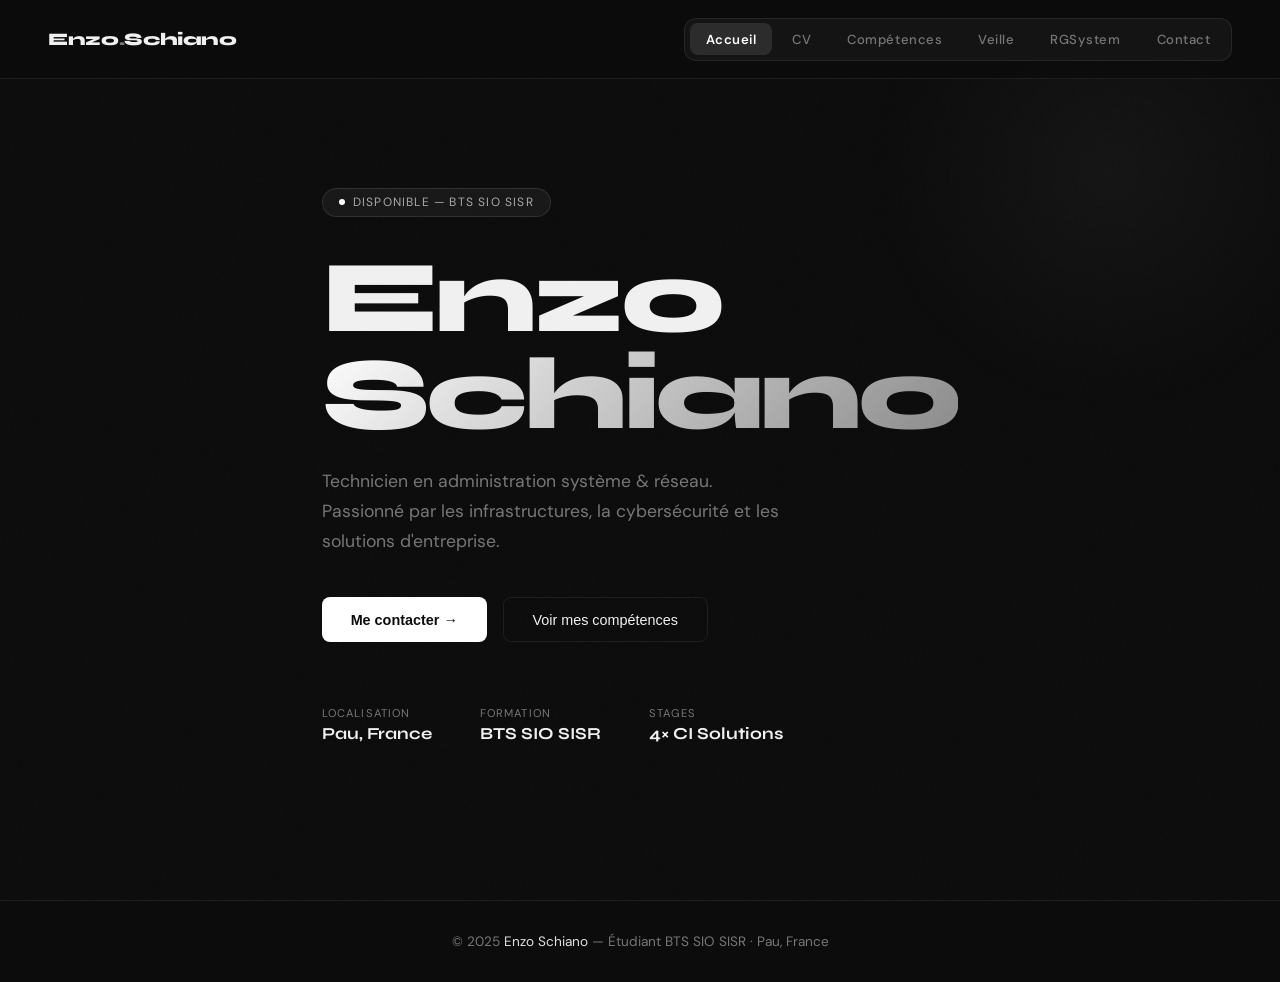
==== commit f0382ed1: "Mise a jour RGSystem version Business/Executive" ====
--- a/index.html
+++ b/index.html
@@ -1056,6 +1056,7 @@
             <li><button onclick="showPage('cv')">CV</button></li>
             <li><button onclick="showPage('competences')">Compétences</button></li>
             <li><button onclick="showPage('veille')">Veille</button></li>
+            <li><button onclick="showPage('rgsystem')">RGSystem</button></li>
             <li><button onclick="showPage('contact')">Contact</button></li>
         </ul>
     </nav>
@@ -1484,6 +1485,97 @@
                 </a>
             </div>
         </div>
+
+        <footer>
+            <p>© 2025 <span>Enzo Schiano</span> — Étudiant BTS SIO SISR · Pau, France</p>
+        </footer>
+    </div>
+
+    <!-- PAGE RGSYSTEM -->
+    <div id="page-rgsystem" class="page">
+        <div class="veille-hero" style="padding-bottom:1rem;">
+            <div class="veille-date-badge">💻 Gouvernance IT · Solution SaaS Souveraine</div>
+            <h1 class="reveal">Piloter et Sécuriser avec<br><span class="highlight">RGSystem</span></h1>
+            <p class="reveal">La plateforme RMM (Remote Monitoring & Management) 100% cloud développée en France. Unifiez la supervision de votre parc, automatisez sa maintenance et garantissez la sécurité de vos données (Sauvegarde & Antivirus) depuis une console web unique.</p>
+        </div>
+
+        <div class="divider"></div>
+
+        <section style="padding-top:4rem;">
+            <div class="section-inner" style="max-width: 1100px;">
+                
+                <div class="info-banner reveal" style="border-left: 4px solid var(--accent); background: rgba(255,255,255,0.06);">
+                    <div class="info-banner-icon">🎯</div>
+                    <div class="info-banner-text">
+                        <strong>Enjeux Direction & DSI : Pourquoi choisir RGSystem ?</strong><br>
+                        Dans un contexte de cybermenaces croissantes et de télétravail généralisé, la disponibilité et la sécurité de l'infrastructure informatique sont devenues des enjeux vitaux. RGSystem répond directement à la problématique de <strong>gestion fragmentée des parcs IT</strong> en combinant supervision (RMM), sauvegarde externalisée, déploiement de correctifs (Patch Management) et protection Antivirus. Le résultat : une <strong>réduction des temps d'indisponibilité, une maîtrise des coûts de support, et une conformité renforcée</strong> (solution souveraine hébergée en France).
+                    </div>
+                </div>
+
+                <div class="veille-section-title reveal" style="margin-top: 4rem;">🔍 Les 4 Piliers Fonctionnels Stratégiques</div>
+                <div class="veille-cards reveal" style="margin-top: 2.5rem;">
+                    <div class="veille-card">
+                        <div class="veille-card-icon">📈</div>
+                        <div class="veille-card-title">1. Supervision Proactive (Monitoring)</div>
+                        <div class="veille-card-text">
+                            Anticipez les pannes avant qu'elles n'impactent vos utilisateurs. Remontée d'alertes en temps réel sur la santé de vos matériels (SNMP), serveurs, espaces disques, CPU/RAM et services critiques Windows/Linux. <strong>Bénéfice : Passage d'une gestion curative à une gestion prédictive du SI.</strong>
+                        </div>
+                    </div>
+                    <div class="veille-card">
+                        <div class="veille-card-icon">🛡️</div>
+                        <div class="veille-card-title">2. Sécurité Globale (Bitdefender Intégré)</div>
+                        <div class="veille-card-text">
+                            Prévention avancée contre les ransomwares via l'intégration native de <strong>Bitdefender GravityZone</strong>. Déploiement silencieux en 1 clic, contrôle rigoureux du pare-feu et filtrage web, depuis le dashboard central. <strong>Bénéfice : Consolidation de la sécurité endpoint et diminution des surfaces d'attaque.</strong>
+                        </div>
+                    </div>
+                    <div class="veille-card">
+                        <div class="veille-card-icon">💽</div>
+                        <div class="veille-card-title">3. Sauvegarde Hybride (PCA / PRA)</div>
+                        <div class="veille-card-text">
+                            Solution de <em>backup</em> local et Cloud (datacenters Tier III+ en France). Sauvegardes incrémentales granulaires et images systèmes complètes. <strong>Bénéfice : Garantie de rebond post-cyberattaque (Ransomware) et respect rigoureux de la souveraineté des données d'entreprise.</strong>
+                        </div>
+                    </div>
+                    <div class="veille-card">
+                        <div class="veille-card-icon">⚙️</div>
+                        <div class="veille-card-title">4. Automatisation & Patch Management</div>
+                        <div class="veille-card-text">
+                            Automatisez les mises à jour Windows et logiciels tiers de nuit pour ne pas perturber la production. Exécution de scripts PowerShell en masse (déploiement logiciel). Prise en main à distance masquée. <strong>Bénéfice : Réduction drastique des coûts d'exploitation (Run) et optimisation du temps des équipes IT.</strong>
+                        </div>
+                    </div>
+                </div>
+
+                <div class="divider" style="margin: 4rem 0;"></div>
+
+                <div class="veille-section-title reveal">📊 ROI et Comparatif Stratégique</div>
+                
+                <div class="veille-compare reveal">
+                    <div class="compare-col">
+                        <div class="compare-header">Modèle Classique (Silo) <span class="compare-badge old">Traditionnel</span></div>
+                        <ul class="compare-list">
+                            <li><strong>Productivité :</strong> Intervention <em>post-panne</em> entraînant un arrêt de l'activité (Downtime).</li>
+                            <li><strong>Complexité :</strong> Multiples consoles (Teamviewer isolé, Antivirus local, scripts manuels).</li>
+                            <li><strong>Conformité :</strong> Difficulté de prouver la bonne exécution des correctifs de sécurité (Patchs).</li>
+                            <li><strong>Coûts :</strong> Temps de déplacement technicien élevé et coûts de licences disparates.</li>
+                        </ul>
+                    </div>
+                    <div class="compare-col">
+                        <div class="compare-header">Modèle Centralisé <span class="compare-badge new">Avec RGSystem</span></div>
+                        <ul class="compare-list">
+                            <li class="plus"><strong>Productivité :</strong> Dépannage silencieux en tâche de fond (services réseau, cmd, scripts) sans interruption salarié.</li>
+                            <li class="plus"><strong>Simplicité :</strong> 1 seul Agent léger installé = Supervision + Antivirus + Sauvegarde.</li>
+                            <li class="plus"><strong>Conformité :</strong> Reporting exportable pour les Audits / Assurances Cybersécurité / RGPD.</li>
+                            <li class="plus"><strong>Coûts maîtrisés :</strong> Format SaaS (abonnement prévisible Opex) sans investissement serveur matériel (Capex).</li>
+                        </ul>
+                    </div>
+                </div>
+
+                <div class="info-banner reveal" style="border-color: rgba(255,255,255,0.2); margin-top: 3rem;">
+                    <div class="info-banner-icon">🏢</div>
+                    <div class="info-banner-text"><strong>Cibles privilégiées :</strong> Prestataires Informatiques (MSP) qui gèrent des dizaines d'entreprises, <strong>DSI de PME/ETI</strong>, ou collectivités souhaitant une visibilité absolue sur leur parc avec un outil 100% souverain (Montpellier) garantissant un Support Technique local, réactif et français.</div>
+                </div>
+
+            </div>
+        </section>
 
         <footer>
             <p>© 2025 <span>Enzo Schiano</span> — Étudiant BTS SIO SISR · Pau, France</p>
@@ -1549,7 +1641,7 @@
             document.querySelectorAll('.page').forEach(p => p.classList.remove('active'));
             document.querySelectorAll('.nav-tabs button').forEach(b => b.classList.remove('active'));
             document.getElementById('page-' + name).classList.add('active');
-            const labels = ['accueil', 'cv', 'competences', 'veille', 'contact'];
+            const labels = ['accueil', 'cv', 'competences', 'veille', 'rgsystem', 'contact'];
             const idx = labels.indexOf(name);
             document.querySelectorAll('.nav-tabs button')[idx]?.classList.add('active');
             window.scrollTo(0, 0);
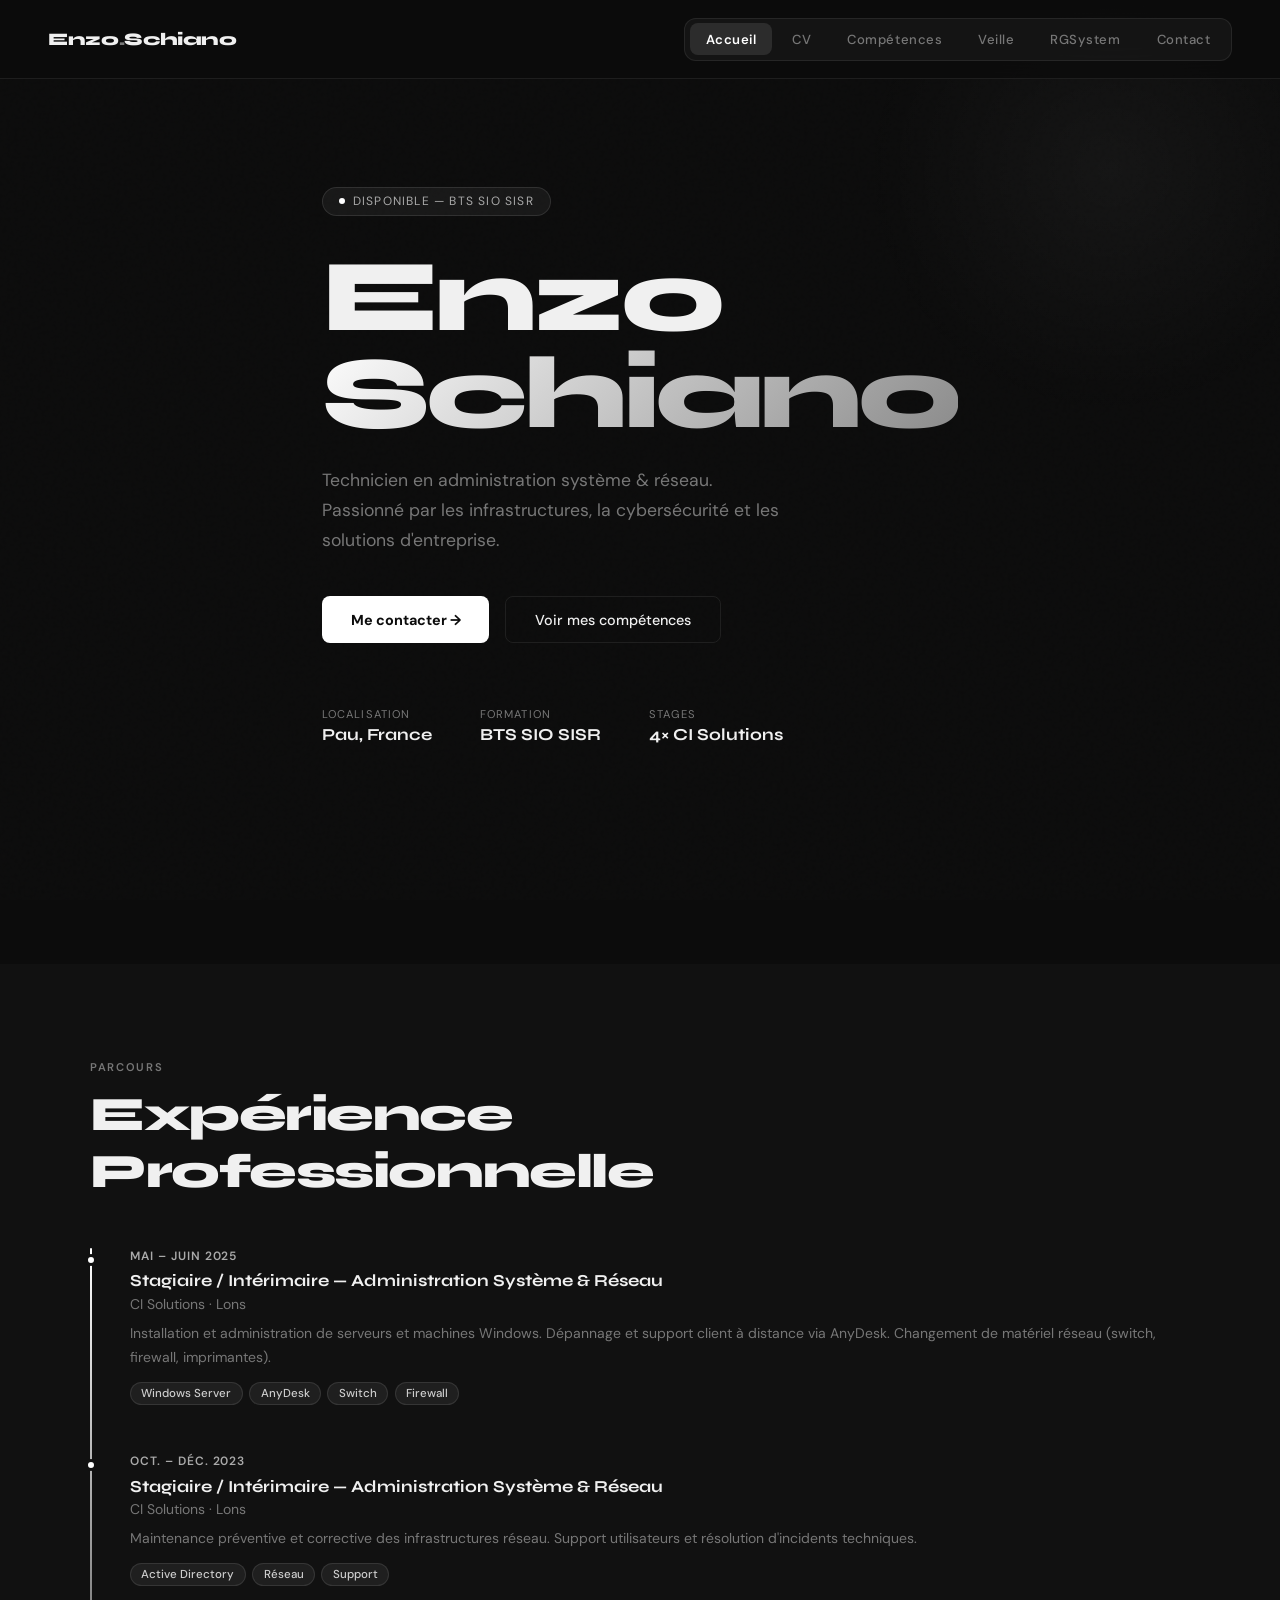
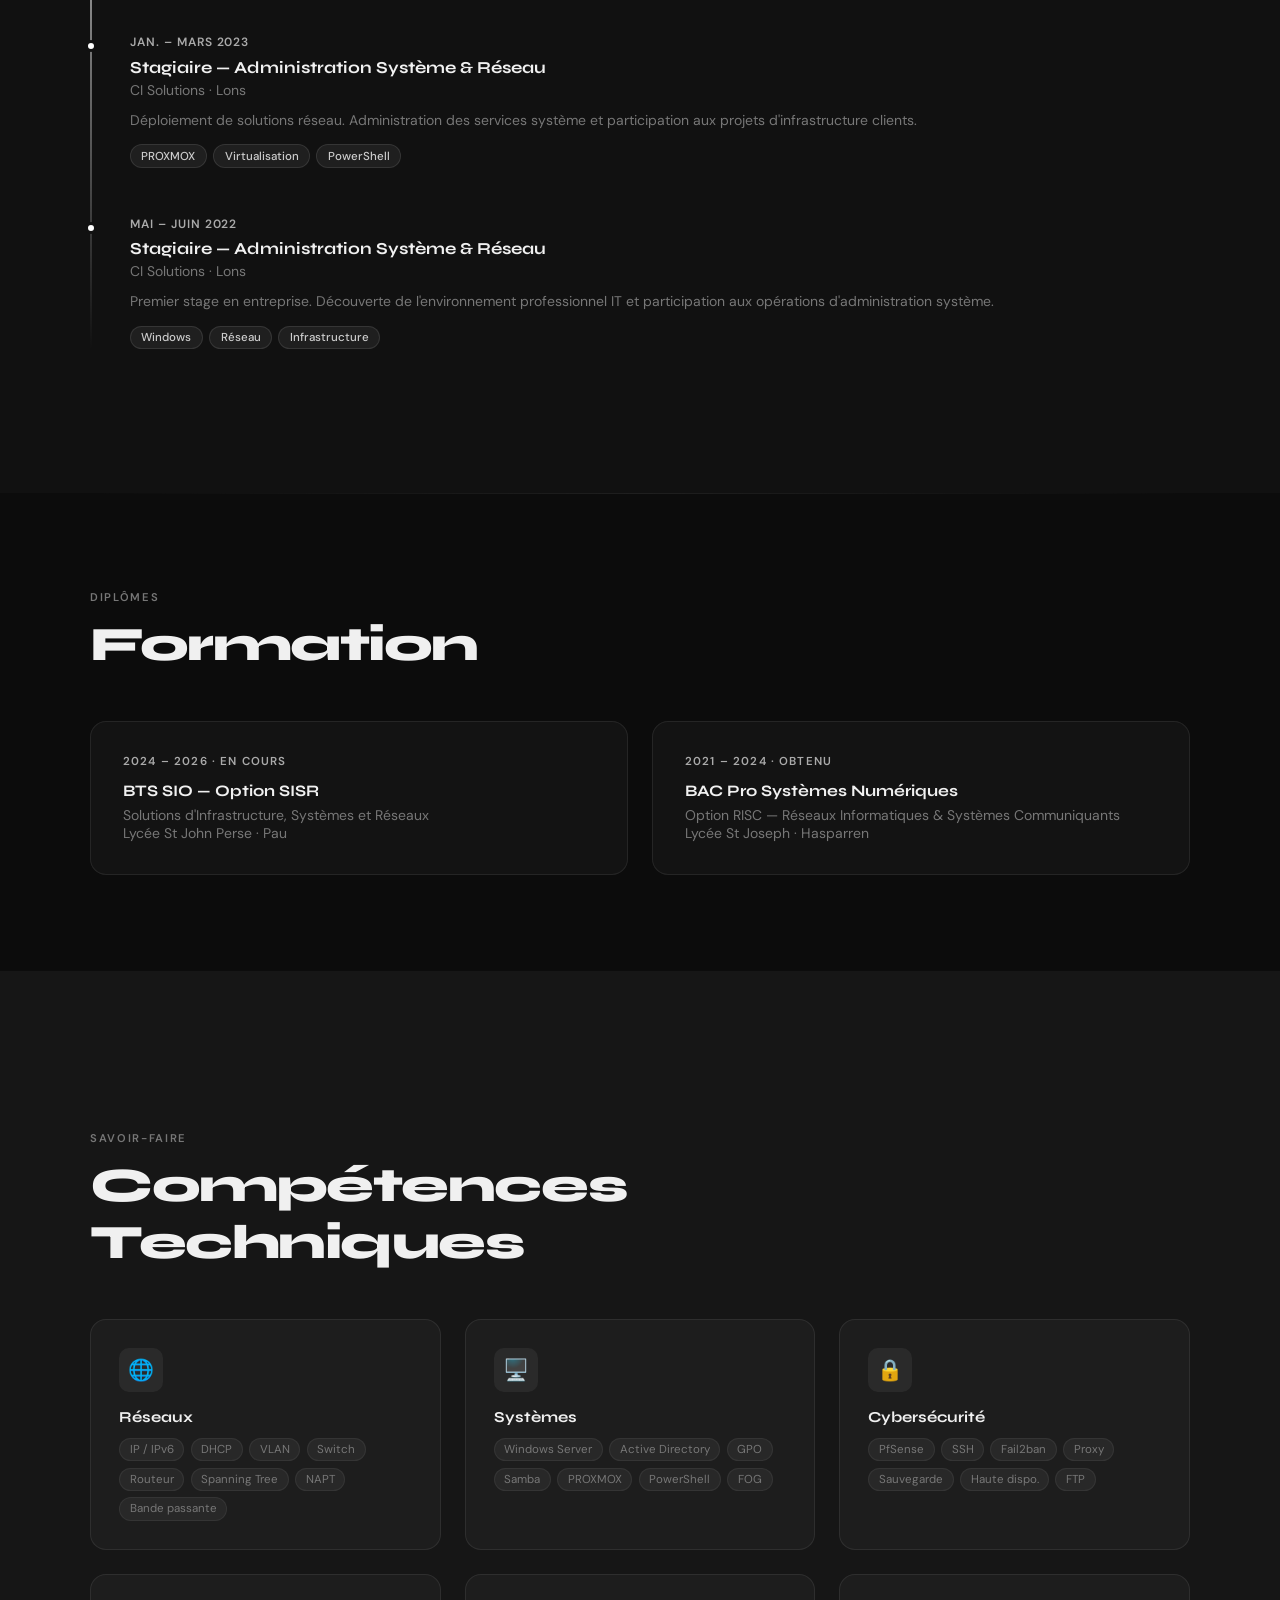
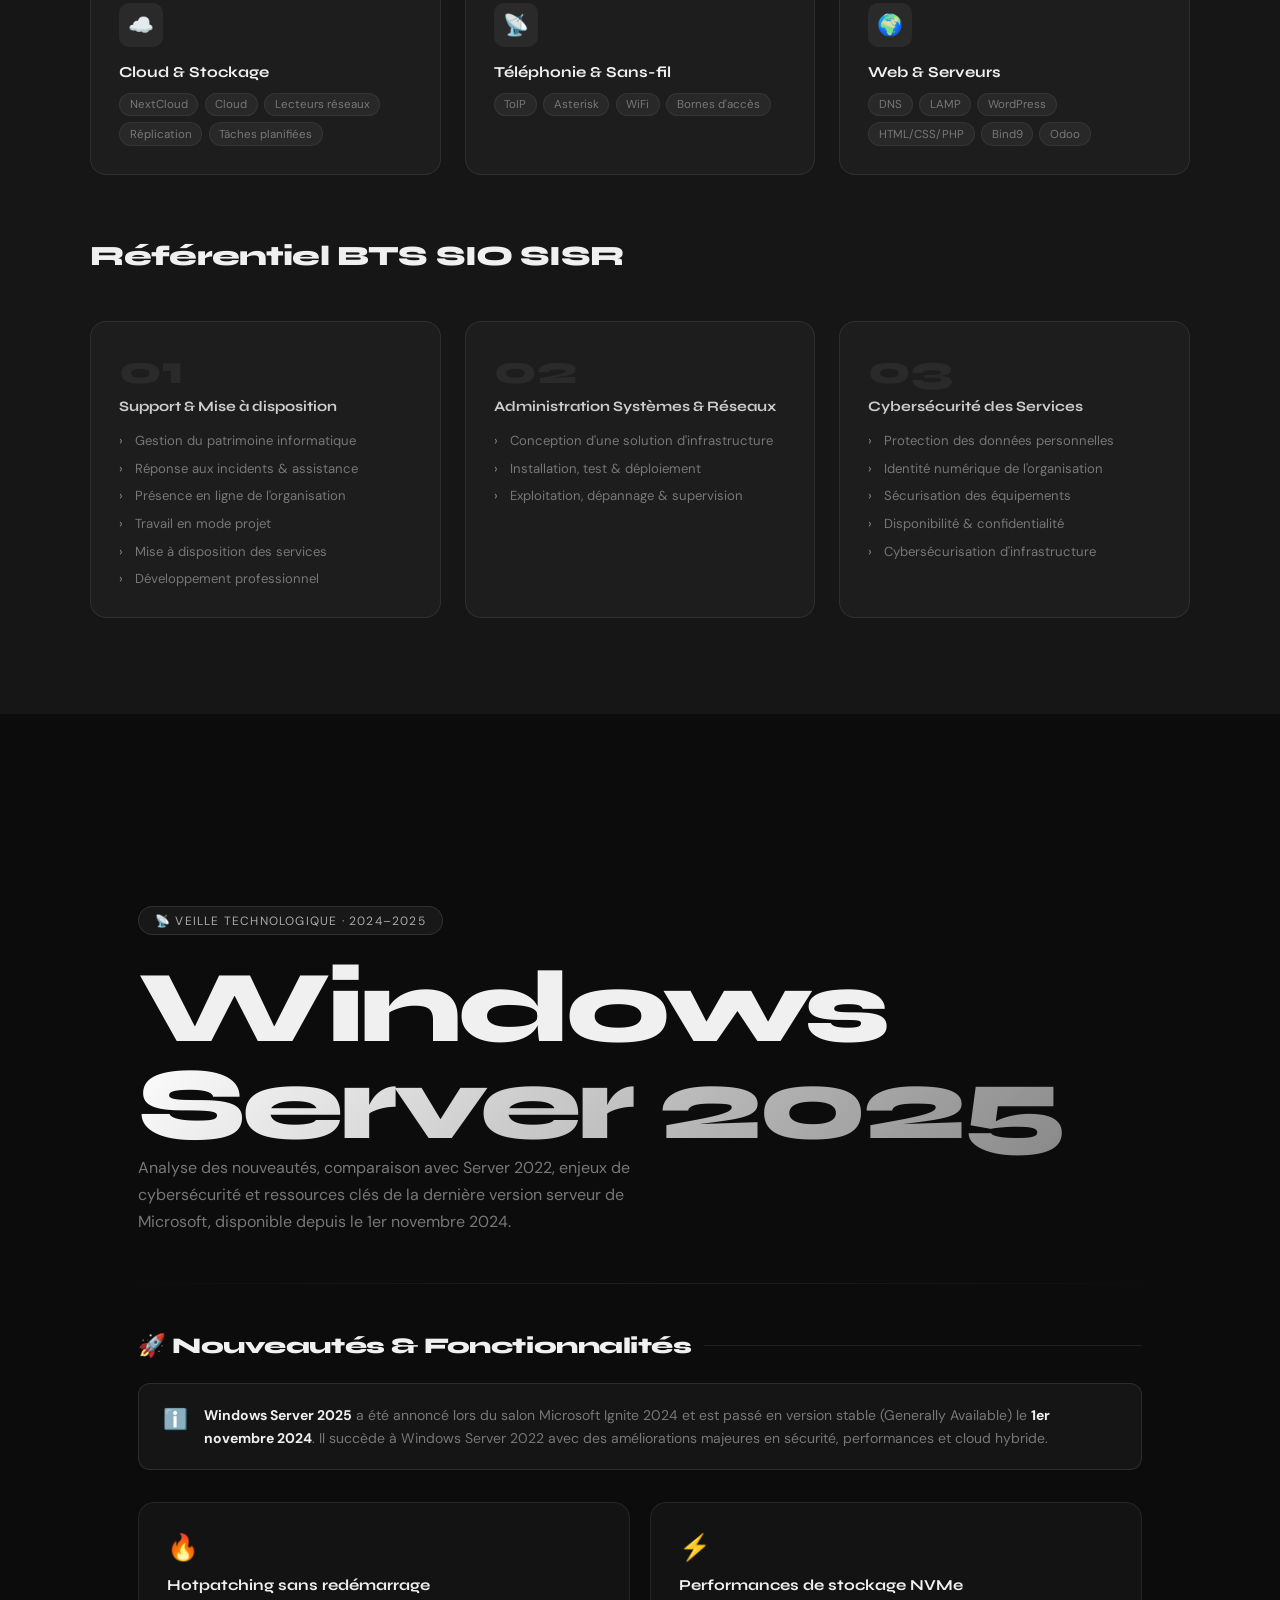
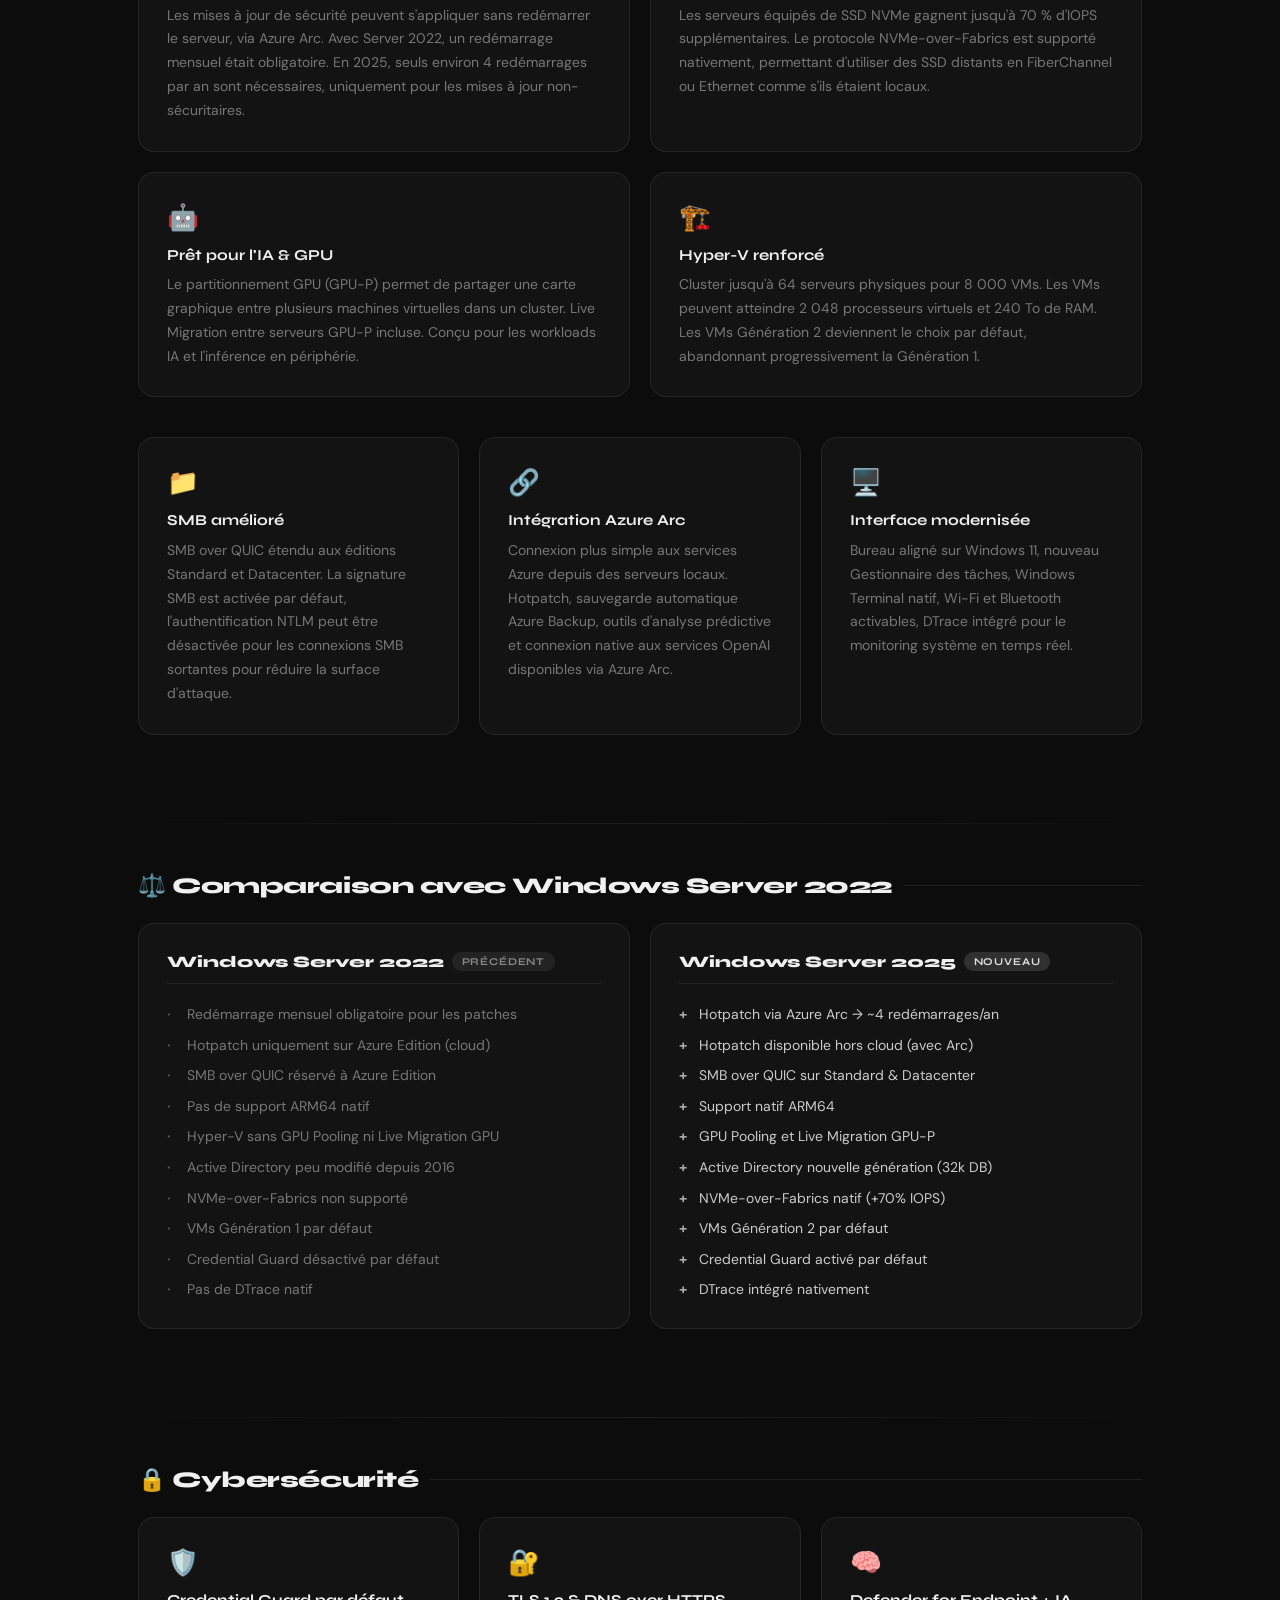
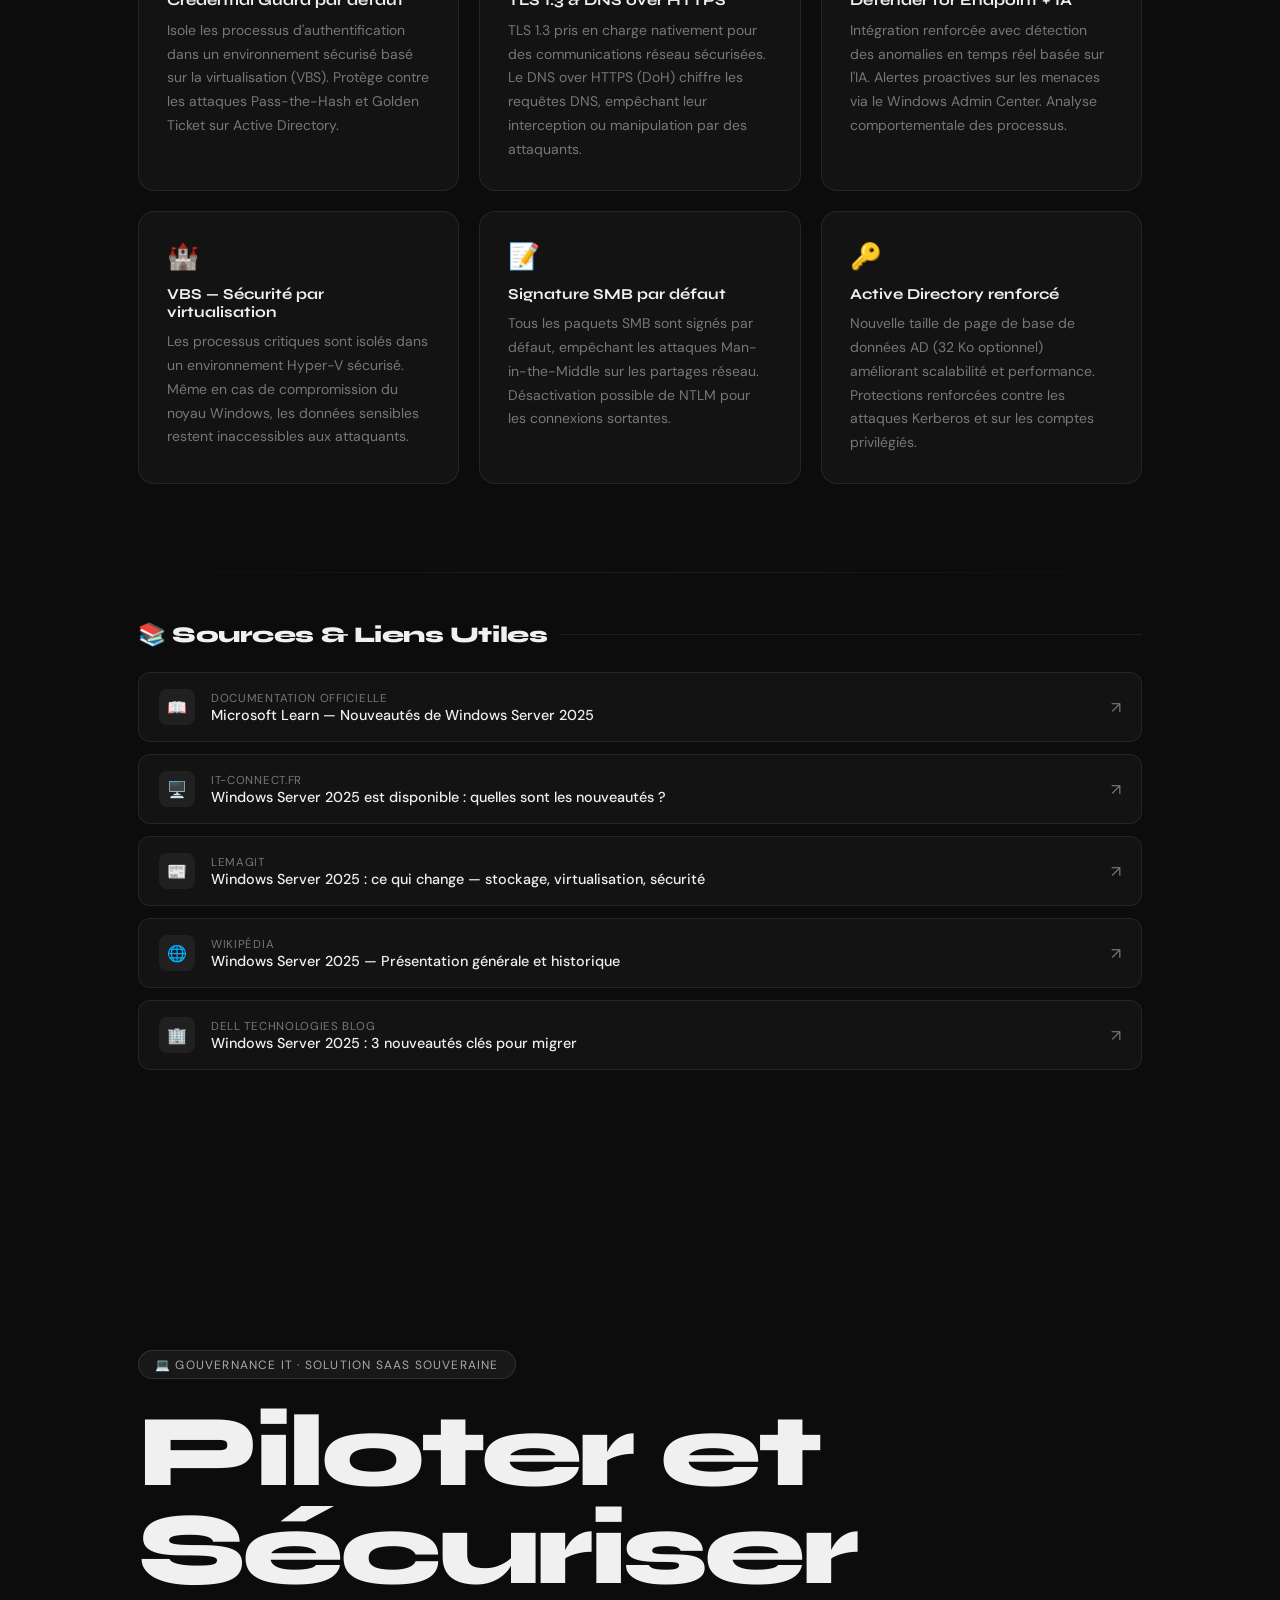
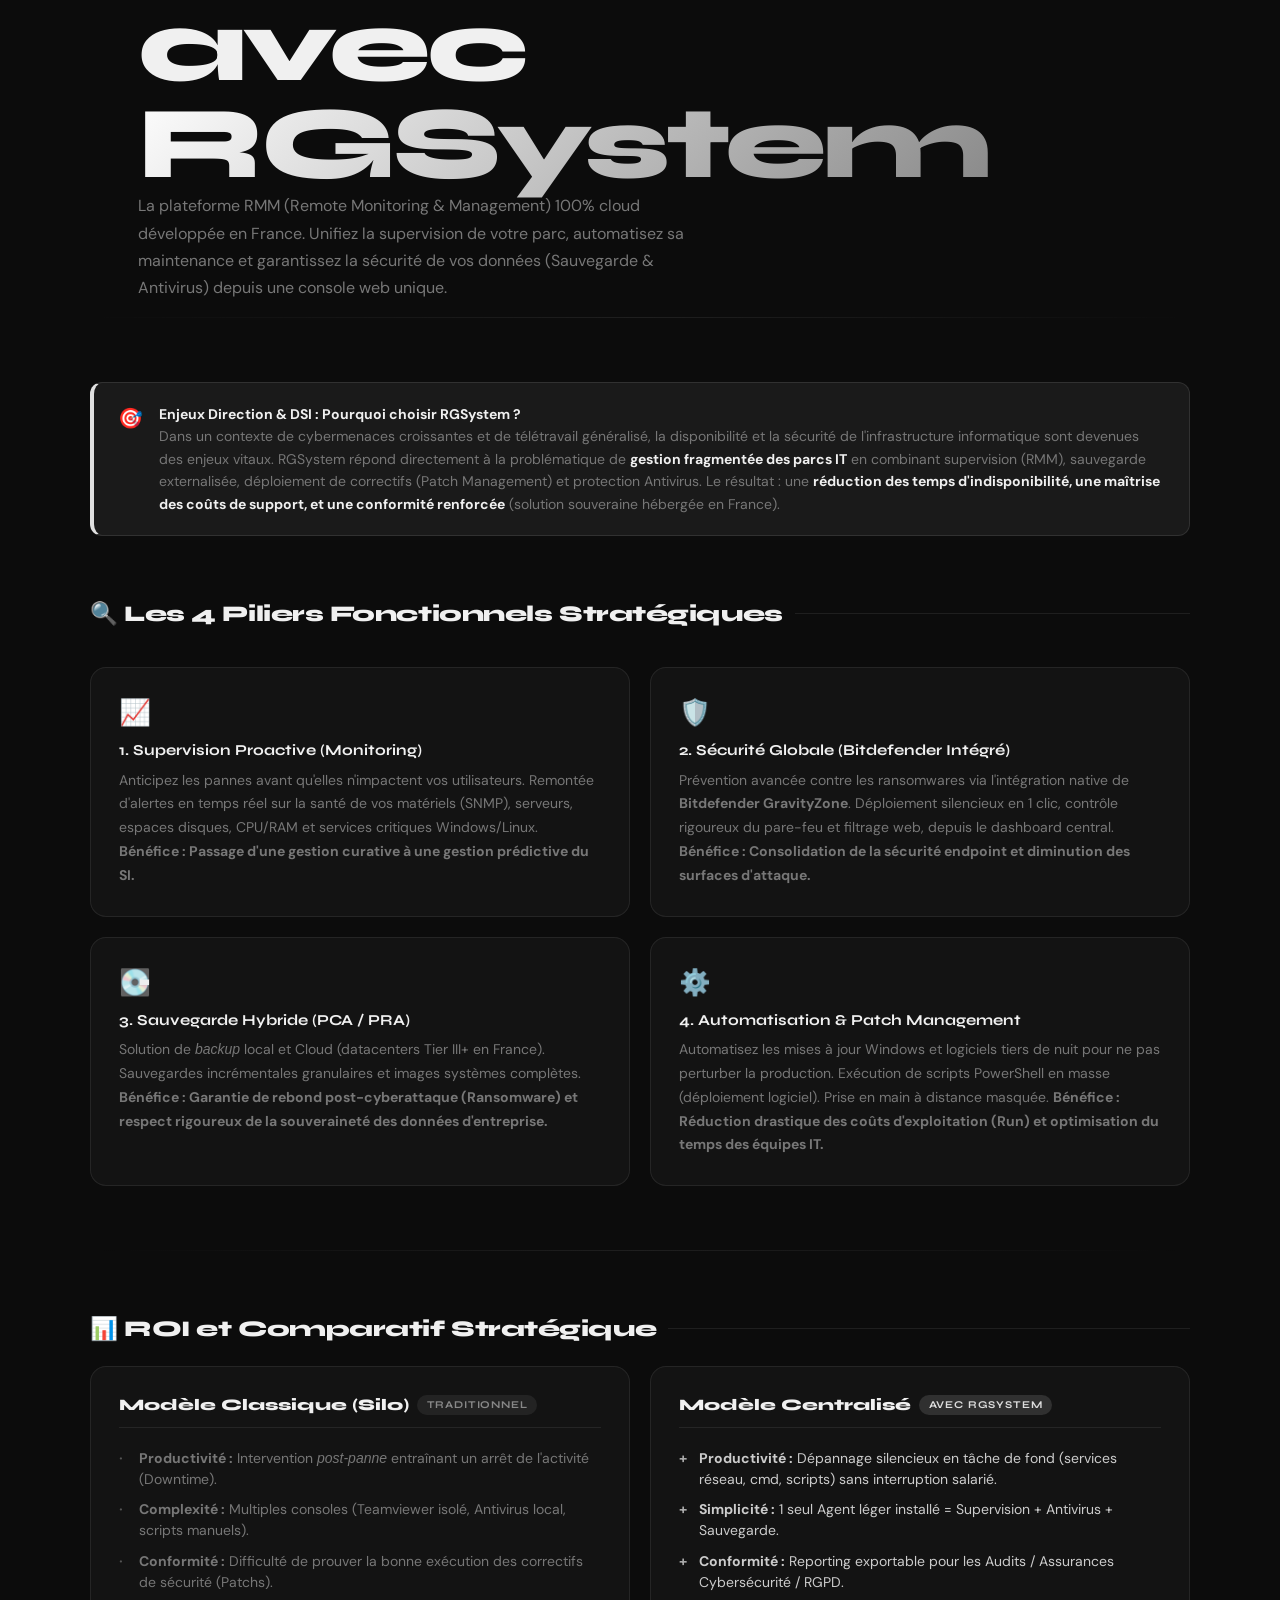
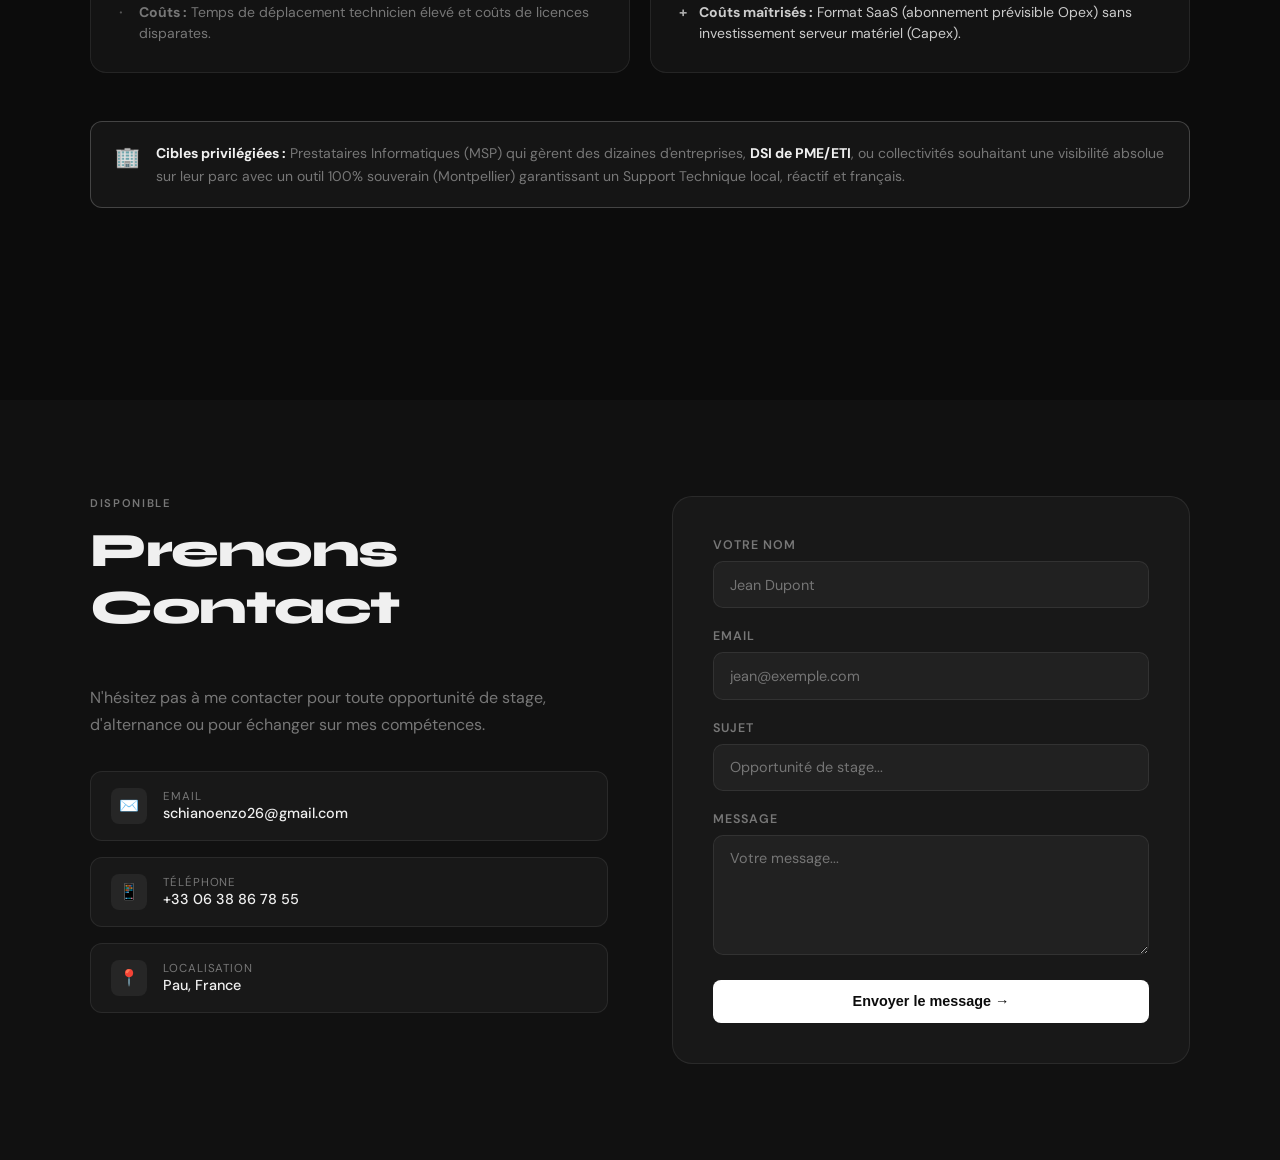
==== commit 58a85d81: "Refonte de l'arborescence: passage d'un systeme d'onglets a une navigation OnePage scrollable" ====
--- a/index.html
+++ b/index.html
@@ -93,7 +93,7 @@
             padding: 0.3rem;
         }
 
-        .nav-tabs li button {
+        .nav-tabs li a {
             background: none;
             border: none;
             color: var(--muted);
@@ -106,30 +106,25 @@
             cursor: pointer;
             transition: all 0.2s;
             white-space: nowrap;
-        }
-
-        .nav-tabs li button:hover {
+            text-decoration: none;
+            display: inline-block;
+        }
+
+        .nav-tabs li a:hover {
             color: var(--text);
         }
 
-        .nav-tabs li button.active {
+        .nav-tabs li a.active {
             background: rgba(255, 255, 255, 0.1);
             color: var(--accent2);
             font-weight: 600;
-        }
-
-        .page {
-            display: none;
-        }
-
-        .page.active {
-            display: block;
         }
 
         section {
             position: relative;
             z-index: 1;
             padding: 6rem 3rem;
+            min-height: auto;
         }
 
         .section-inner {
@@ -1050,19 +1045,18 @@
 <body>
 
     <nav>
-        <button class="nav-logo" onclick="showPage('accueil')">Enzo<span>.</span>Schiano</button>
+        <a href="#accueil" class="nav-logo" style="text-decoration:none;">Enzo<span>.</span>Schiano</a>
         <ul class="nav-tabs">
-            <li><button class="active" onclick="showPage('accueil')">Accueil</button></li>
-            <li><button onclick="showPage('cv')">CV</button></li>
-            <li><button onclick="showPage('competences')">Compétences</button></li>
-            <li><button onclick="showPage('veille')">Veille</button></li>
-            <li><button onclick="showPage('rgsystem')">RGSystem</button></li>
-            <li><button onclick="showPage('contact')">Contact</button></li>
+            <li><a href="#accueil" class="active">Accueil</a></li>
+            <li><a href="#cv">CV</a></li>
+            <li><a href="#competences">Compétences</a></li>
+            <li><a href="#veille">Veille</a></li>
+            <li><a href="#rgsystem">RGSystem</a></li>
+            <li><a href="#contact">Contact</a></li>
         </ul>
     </nav>
 
-    <!-- PAGE ACCUEIL -->
-    <div id="page-accueil" class="page active">
+    <div id="accueil">
         <section id="hero">
             <div class="hero-glow"></div>
             <div class="hero-content">
@@ -1071,8 +1065,8 @@
                 <p class="hero-subtitle">Technicien en administration système &amp; réseau. Passionné par les
                     infrastructures, la cybersécurité et les solutions d'entreprise.</p>
                 <div class="hero-actions">
-                    <button class="btn-primary" onclick="showPage('contact')">Me contacter →</button>
-                    <button class="btn-outline" onclick="showPage('competences')">Voir mes compétences</button>
+                    <a href="#contact-wrapper" class="btn-primary">Me contacter →</a>
+                    <a href="#competences" class="btn-outline">Voir mes compétences</a>
                 </div>
                 <div class="hero-meta">
                     <div>
@@ -1090,13 +1084,11 @@
                 </div>
             </div>
         </section>
-        <footer>
-            <p>© 2025 <span>Enzo Schiano</span> — Étudiant BTS SIO SISR · Pau, France</p>
-        </footer>
+        
     </div>
 
     <!-- PAGE CV -->
-    <div id="page-cv" class="page">
+    <div id="cv" style="padding-top: 4rem;">
         <section id="experience" style="padding-top:6rem; background:var(--bg2);">
             <div class="section-inner">
                 <p class="section-label reveal">Parcours</p>
@@ -1164,13 +1156,11 @@
                 </div>
             </div>
         </section>
-        <footer>
-            <p>© 2025 <span>Enzo Schiano</span> — Étudiant BTS SIO SISR · Pau, France</p>
-        </footer>
+        
     </div>
 
     <!-- PAGE COMPÉTENCES -->
-    <div id="page-competences" class="page">
+    <div id="competences" style="padding-top: 4rem;">
         <section id="competences" style="padding-top:6rem; background:var(--bg3);">
             <div class="section-inner">
                 <p class="section-label reveal">Savoir-faire</p>
@@ -1262,13 +1252,10 @@
                 </div>
             </div>
         </section>
-        <footer>
-            <p>© 2025 <span>Enzo Schiano</span> — Étudiant BTS SIO SISR · Pau, France</p>
-        </footer>
+        
     </div>
 
-    <!-- PAGE VEILLE -->
-    <div id="page-veille" class="page">
+    <div id="veille" style="padding-top: 4rem;">
         <div class="veille-hero">
             <div class="veille-date-badge">📡 Veille technologique · 2024–2025</div>
             <h1 class="reveal">Windows<br><span class="highlight">Server 2025</span></h1>
@@ -1486,13 +1473,10 @@
             </div>
         </div>
 
-        <footer>
-            <p>© 2025 <span>Enzo Schiano</span> — Étudiant BTS SIO SISR · Pau, France</p>
-        </footer>
+        
     </div>
 
-    <!-- PAGE RGSYSTEM -->
-    <div id="page-rgsystem" class="page">
+    <div id="rgsystem" style="padding-top: 4rem;">
         <div class="veille-hero" style="padding-bottom:1rem;">
             <div class="veille-date-badge">💻 Gouvernance IT · Solution SaaS Souveraine</div>
             <h1 class="reveal">Piloter et Sécuriser avec<br><span class="highlight">RGSystem</span></h1>
@@ -1577,13 +1561,10 @@
             </div>
         </section>
 
-        <footer>
-            <p>© 2025 <span>Enzo Schiano</span> — Étudiant BTS SIO SISR · Pau, France</p>
-        </footer>
+        
     </div>
 
-    <!-- PAGE CONTACT -->
-    <div id="page-contact" class="page">
+    <div id="contact-wrapper" style="padding-top: 4rem;">
         <section id="contact" style="padding-top:6rem; background:var(--bg2);">
             <div class="section-inner">
                 <div class="contact-wrapper">
@@ -1631,26 +1612,13 @@
                 </div>
             </div>
         </section>
-        <footer>
-            <p>© 2025 <span>Enzo Schiano</span> — Étudiant BTS SIO SISR · Pau, France</p>
-        </footer>
+        
     </div>
 
     <script>
-        function showPage(name) {
-            document.querySelectorAll('.page').forEach(p => p.classList.remove('active'));
-            document.querySelectorAll('.nav-tabs button').forEach(b => b.classList.remove('active'));
-            document.getElementById('page-' + name).classList.add('active');
-            const labels = ['accueil', 'cv', 'competences', 'veille', 'rgsystem', 'contact'];
-            const idx = labels.indexOf(name);
-            document.querySelectorAll('.nav-tabs button')[idx]?.classList.add('active');
-            window.scrollTo(0, 0);
-            setTimeout(triggerReveal, 60);
-        }
-
+        // Animations au scroll (reveal)
         function triggerReveal() {
-            const reveals = document.querySelectorAll('.page.active .reveal');
-            reveals.forEach(el => el.classList.remove('visible'));
+            const reveals = document.querySelectorAll('.reveal');
             const observer = new IntersectionObserver((entries) => {
                 entries.forEach((entry, i) => {
                     if (entry.isIntersecting) {
@@ -1658,11 +1626,37 @@
                         observer.unobserve(entry.target);
                     }
                 });
-            }, { threshold: 0.07 });
+            }, { threshold: 0.1 });
+            
+            reveals.forEach(el => el.classList.remove('visible'));
             reveals.forEach(el => observer.observe(el));
         }
 
-        triggerReveal();
+        document.addEventListener('DOMContentLoaded', triggerReveal);
+
+        // Mise à jour du menu actif selon le scroll
+        const sections = ['accueil', 'cv', 'competences', 'veille', 'rgsystem', 'contact'];
+        const navLinks = document.querySelectorAll('.nav-tabs li a');
+
+        window.addEventListener('scroll', () => {
+            let current = 'accueil';
+            sections.forEach(id => {
+                const element = document.getElementById(id);
+                // Gérer le cas 'contact' qui s'appelle 'contact-wrapper' ou dont la section interne a un ID
+                const elToMeasure = id === 'contact' ? document.getElementById('contact') : element;
+                
+                if (elToMeasure && window.scrollY >= elToMeasure.offsetTop - 200) {
+                    current = id;
+                }
+            });
+
+            navLinks.forEach(a => {
+                a.classList.remove('active');
+                if (a.getAttribute('href') === '#' + current) {
+                    a.classList.add('active');
+                }
+            });
+        });
     </script>
 </body>
 
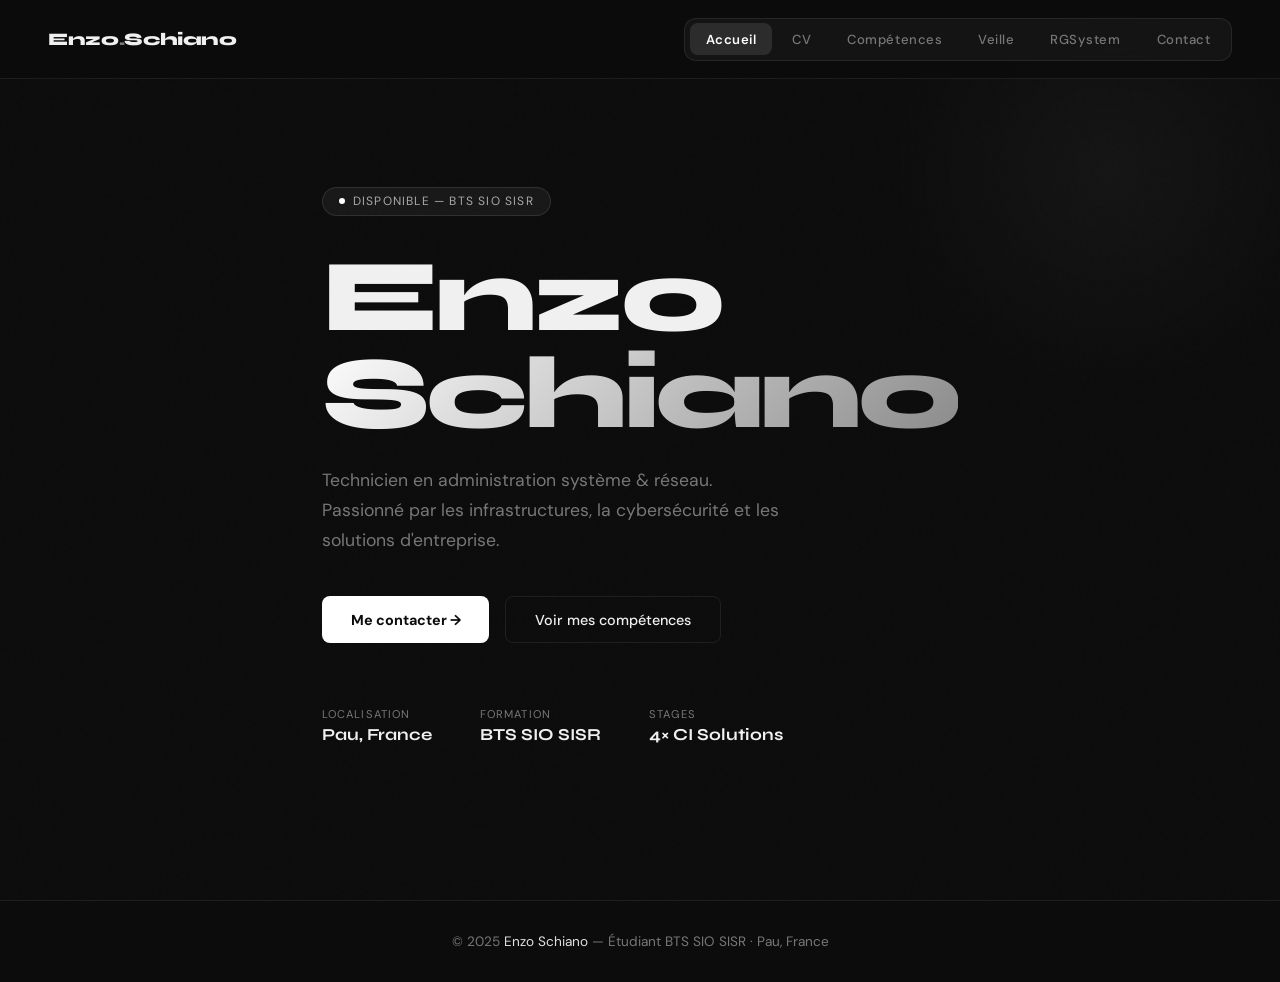
==== commit 0765dd6f: "Restructuration complete: Multi-pages avec CSS externe, application des bonnes pratiques" ====
--- a/index.html
+++ b/index.html
@@ -9,1054 +9,25 @@
     <link
         href="https://fonts.googleapis.com/css2?family=Syne:wght@400;600;700;800&family=DM+Sans:wght@300;400;500&display=swap"
         rel="stylesheet">
-    <style>
-        *,
-        *::before,
-        *::after {
-            box-sizing: border-box;
-            margin: 0;
-            padding: 0;
-        }
-
-        :root {
-            --bg: #0c0c0c;
-            --bg2: #111111;
-            --bg3: #161616;
-            --accent: #e0e0e0;
-            --accent2: #ffffff;
-            --text: #f0f0f0;
-            --muted: #777777;
-            --border: rgba(255, 255, 255, 0.08);
-            --card: rgba(255, 255, 255, 0.03);
-        }
-
-        html {
-            scroll-behavior: smooth;
-        }
-
-        body {
-            font-family: 'DM Sans', sans-serif;
-            background: var(--bg);
-            color: var(--text);
-            min-height: 100vh;
-            overflow-x: hidden;
-        }
-
-        body::before {
-            content: '';
-            position: fixed;
-            inset: 0;
-            background-image: url("data:image/svg+xml,%3Csvg viewBox='0 0 256 256' xmlns='http://www.w3.org/2000/svg'%3E%3Cfilter id='noise'%3E%3CfeTurbulence type='fractalNoise' baseFrequency='0.9' numOctaves='4' stitchTiles='stitch'/%3E%3C/filter%3E%3Crect width='100%25' height='100%25' filter='url(%23noise)' opacity='0.04'/%3E%3C/svg%3E");
-            pointer-events: none;
-            z-index: 0;
-            opacity: 0.4;
-        }
-
-        nav {
-            position: fixed;
-            top: 0;
-            left: 0;
-            right: 0;
-            z-index: 100;
-            display: flex;
-            justify-content: space-between;
-            align-items: center;
-            padding: 1.1rem 3rem;
-            backdrop-filter: blur(20px);
-            background: rgba(12, 12, 12, 0.88);
-            border-bottom: 1px solid var(--border);
-        }
-
-        .nav-logo {
-            font-family: 'Syne', sans-serif;
-            font-weight: 800;
-            font-size: 1.1rem;
-            letter-spacing: -0.02em;
-            color: var(--text);
-            text-decoration: none;
-            cursor: pointer;
-            background: none;
-            border: none;
-        }
-
-        .nav-logo span {
-            color: var(--muted);
-        }
-
-        .nav-tabs {
-            display: flex;
-            gap: 0.25rem;
-            list-style: none;
-            background: rgba(255, 255, 255, 0.04);
-            border: 1px solid var(--border);
-            border-radius: 12px;
-            padding: 0.3rem;
-        }
-
-        .nav-tabs li a {
-            background: none;
-            border: none;
-            color: var(--muted);
-            font-family: 'DM Sans', sans-serif;
-            font-size: 0.82rem;
-            font-weight: 500;
-            letter-spacing: 0.04em;
-            padding: 0.45rem 1rem;
-            border-radius: 8px;
-            cursor: pointer;
-            transition: all 0.2s;
-            white-space: nowrap;
-            text-decoration: none;
-            display: inline-block;
-        }
-
-        .nav-tabs li a:hover {
-            color: var(--text);
-        }
-
-        .nav-tabs li a.active {
-            background: rgba(255, 255, 255, 0.1);
-            color: var(--accent2);
-            font-weight: 600;
-        }
-
-        section {
-            position: relative;
-            z-index: 1;
-            padding: 6rem 3rem;
-            min-height: auto;
-        }
-
-        .section-inner {
-            max-width: 1100px;
-            margin: 0 auto;
-        }
-
-        .section-label {
-            font-size: 0.7rem;
-            text-transform: uppercase;
-            letter-spacing: 0.15em;
-            color: var(--muted);
-            font-weight: 600;
-            margin-bottom: 0.75rem;
-        }
-
-        h2 {
-            font-family: 'Syne', sans-serif;
-            font-size: clamp(2rem, 4vw, 3rem);
-            font-weight: 800;
-            letter-spacing: -0.03em;
-            margin-bottom: 3rem;
-        }
-
-        .divider {
-            height: 1px;
-            background: linear-gradient(90deg, transparent, var(--border), transparent);
-            max-width: 1100px;
-            margin: 0 auto;
-        }
-
-        /* HERO */
-        #hero {
-            min-height: 100vh;
-            display: flex;
-            align-items: center;
-            padding: 6rem 3rem 4rem;
-            overflow: hidden;
-        }
-
-        .hero-glow {
-            position: absolute;
-            width: 500px;
-            height: 500px;
-            background: radial-gradient(circle, rgba(255, 255, 255, 0.04) 0%, transparent 70%);
-            top: -80px;
-            right: -80px;
-            pointer-events: none;
-        }
-
-        .hero-content {
-            max-width: 1100px;
-            margin: 0 auto;
-            position: relative;
-            z-index: 1;
-        }
-
-        .hero-tag {
-            display: inline-flex;
-            align-items: center;
-            gap: 0.5rem;
-            background: rgba(255, 255, 255, 0.05);
-            border: 1px solid rgba(255, 255, 255, 0.1);
-            border-radius: 100px;
-            padding: 0.35rem 1rem;
-            font-size: 0.75rem;
-            letter-spacing: 0.1em;
-            text-transform: uppercase;
-            color: #aaaaaa;
-            margin-bottom: 2rem;
-            animation: fadeUp 0.6s ease both;
-        }
-
-        .hero-tag::before {
-            content: '';
-            width: 6px;
-            height: 6px;
-            background: #ffffff;
-            border-radius: 50%;
-            animation: pulse 2s infinite;
-        }
-
-        @keyframes pulse {
-
-            0%,
-            100% {
-                opacity: 1;
-                transform: scale(1);
-            }
-
-            50% {
-                opacity: 0.4;
-                transform: scale(1.4);
-            }
-        }
-
-        h1 {
-            font-family: 'Syne', sans-serif;
-            font-size: clamp(3.5rem, 8vw, 7rem);
-            font-weight: 800;
-            line-height: 0.95;
-            letter-spacing: -0.04em;
-            animation: fadeUp 0.6s 0.1s ease both;
-        }
-
-        h1 .highlight {
-            background: linear-gradient(135deg, #ffffff 0%, #888888 100%);
-            -webkit-background-clip: text;
-            -webkit-text-fill-color: transparent;
-            background-clip: text;
-        }
-
-        .hero-subtitle {
-            margin-top: 1.5rem;
-            font-size: 1.1rem;
-            color: var(--muted);
-            max-width: 460px;
-            line-height: 1.7;
-            animation: fadeUp 0.6s 0.2s ease both;
-        }
-
-        .hero-actions {
-            display: flex;
-            gap: 1rem;
-            margin-top: 2.5rem;
-            animation: fadeUp 0.6s 0.3s ease both;
-        }
-
-        .btn-primary {
-            display: inline-flex;
-            align-items: center;
-            gap: 0.5rem;
-            background: #ffffff;
-            color: #0c0c0c;
-            padding: 0.85rem 1.8rem;
-            border-radius: 8px;
-            text-decoration: none;
-            font-weight: 700;
-            font-size: 0.9rem;
-            border: none;
-            cursor: pointer;
-            transition: all 0.2s;
-        }
-
-        .btn-primary:hover {
-            background: #cccccc;
-            transform: translateY(-2px);
-            box-shadow: 0 8px 24px rgba(255, 255, 255, 0.1);
-        }
-
-        .btn-outline {
-            display: inline-flex;
-            align-items: center;
-            gap: 0.5rem;
-            background: transparent;
-            color: var(--text);
-            padding: 0.85rem 1.8rem;
-            border-radius: 8px;
-            text-decoration: none;
-            font-weight: 500;
-            font-size: 0.9rem;
-            border: 1px solid var(--border);
-            cursor: pointer;
-            transition: all 0.2s;
-        }
-
-        .btn-outline:hover {
-            border-color: rgba(255, 255, 255, 0.3);
-            color: #ffffff;
-            transform: translateY(-2px);
-        }
-
-        .hero-meta {
-            display: flex;
-            gap: 3rem;
-            margin-top: 4rem;
-            animation: fadeUp 0.6s 0.4s ease both;
-        }
-
-        .hero-meta-label {
-            font-size: 0.7rem;
-            text-transform: uppercase;
-            letter-spacing: 0.1em;
-            color: var(--muted);
-        }
-
-        .hero-meta-value {
-            font-family: 'Syne', sans-serif;
-            font-weight: 700;
-            font-size: 1.05rem;
-            margin-top: 0.2rem;
-        }
-
-        @keyframes fadeUp {
-            from {
-                opacity: 0;
-                transform: translateY(24px);
-            }
-
-            to {
-                opacity: 1;
-                transform: translateY(0);
-            }
-        }
-
-        /* TIMELINE */
-        #experience {
-            background: var(--bg2);
-        }
-
-        .timeline {
-            position: relative;
-        }
-
-        .timeline::before {
-            content: '';
-            position: absolute;
-            left: 0;
-            top: 0;
-            bottom: 0;
-            width: 2px;
-            background: linear-gradient(180deg, #ffffff, transparent);
-            border-radius: 2px;
-        }
-
-        .timeline-item {
-            padding-left: 2.5rem;
-            margin-bottom: 3rem;
-            position: relative;
-        }
-
-        .timeline-item::before {
-            content: '';
-            position: absolute;
-            left: -5px;
-            top: 6px;
-            width: 12px;
-            height: 12px;
-            background: #ffffff;
-            border-radius: 50%;
-            border: 3px solid var(--bg2);
-        }
-
-        .timeline-date {
-            font-size: 0.75rem;
-            color: #aaa;
-            font-weight: 600;
-            letter-spacing: 0.08em;
-            text-transform: uppercase;
-            margin-bottom: 0.4rem;
-        }
-
-        .timeline-title {
-            font-family: 'Syne', sans-serif;
-            font-weight: 700;
-            font-size: 1.05rem;
-            margin-bottom: 0.2rem;
-        }
-
-        .timeline-company {
-            color: var(--muted);
-            font-size: 0.875rem;
-            margin-bottom: 0.6rem;
-        }
-
-        .timeline-desc {
-            color: var(--muted);
-            font-size: 0.875rem;
-            line-height: 1.7;
-        }
-
-        .timeline-tags {
-            display: flex;
-            flex-wrap: wrap;
-            gap: 0.4rem;
-            margin-top: 0.75rem;
-        }
-
-        .tag {
-            background: rgba(255, 255, 255, 0.06);
-            border: 1px solid rgba(255, 255, 255, 0.1);
-            color: #ccc;
-            font-size: 0.72rem;
-            padding: 0.2rem 0.65rem;
-            border-radius: 100px;
-            font-weight: 500;
-        }
-
-        /* FORMATION */
-        .formation-grid {
-            display: grid;
-            grid-template-columns: 1fr 1fr;
-            gap: 1.5rem;
-        }
-
-        .formation-card {
-            background: var(--card);
-            border: 1px solid var(--border);
-            border-radius: 16px;
-            padding: 2rem;
-            transition: all 0.3s;
-            position: relative;
-            overflow: hidden;
-        }
-
-        .formation-card::before {
-            content: '';
-            position: absolute;
-            top: 0;
-            left: 0;
-            right: 0;
-            height: 2px;
-            background: linear-gradient(90deg, #ffffff, #555555);
-            opacity: 0;
-            transition: opacity 0.3s;
-        }
-
-        .formation-card:hover {
-            border-color: rgba(255, 255, 255, 0.2);
-            transform: translateY(-4px);
-            box-shadow: 0 20px 40px rgba(0, 0, 0, 0.3);
-        }
-
-        .formation-card:hover::before {
-            opacity: 1;
-        }
-
-        .formation-year {
-            font-size: 0.72rem;
-            text-transform: uppercase;
-            letter-spacing: 0.1em;
-            color: #aaa;
-            font-weight: 600;
-            margin-bottom: 0.75rem;
-        }
-
-        .formation-degree {
-            font-family: 'Syne', sans-serif;
-            font-weight: 700;
-            font-size: 1rem;
-            margin-bottom: 0.35rem;
-        }
-
-        .formation-school {
-            color: var(--muted);
-            font-size: 0.875rem;
-        }
-
-        /* SKILLS */
-        #competences {
-            background: var(--bg3);
-        }
-
-        .skills-grid {
-            display: grid;
-            grid-template-columns: repeat(3, 1fr);
-            gap: 1.5rem;
-        }
-
-        .skill-card {
-            background: var(--card);
-            border: 1px solid var(--border);
-            border-radius: 16px;
-            padding: 1.75rem;
-            transition: all 0.3s;
-        }
-
-        .skill-card:hover {
-            border-color: rgba(255, 255, 255, 0.2);
-            transform: translateY(-3px);
-            box-shadow: 0 16px 32px rgba(0, 0, 0, 0.25);
-        }
-
-        .skill-icon {
-            width: 44px;
-            height: 44px;
-            background: rgba(255, 255, 255, 0.06);
-            border-radius: 10px;
-            display: flex;
-            align-items: center;
-            justify-content: center;
-            margin-bottom: 1rem;
-            font-size: 1.3rem;
-        }
-
-        .skill-title {
-            font-family: 'Syne', sans-serif;
-            font-weight: 700;
-            font-size: 0.95rem;
-            margin-bottom: 0.75rem;
-        }
-
-        .skill-items {
-            display: flex;
-            flex-wrap: wrap;
-            gap: 0.4rem;
-        }
-
-        .skill-pill {
-            background: rgba(255, 255, 255, 0.05);
-            border: 1px solid rgba(255, 255, 255, 0.06);
-            color: var(--muted);
-            font-size: 0.72rem;
-            padding: 0.2rem 0.6rem;
-            border-radius: 100px;
-        }
-
-        .bts-grid {
-            display: grid;
-            grid-template-columns: 1fr 1fr 1fr;
-            gap: 1.5rem;
-            margin-top: 1rem;
-        }
-
-        .bts-card {
-            background: var(--card);
-            border: 1px solid var(--border);
-            border-radius: 16px;
-            padding: 1.75rem;
-        }
-
-        .bts-number {
-            font-family: 'Syne', sans-serif;
-            font-size: 2.5rem;
-            font-weight: 800;
-            color: rgba(255, 255, 255, 0.06);
-            line-height: 1;
-            margin-bottom: 0.5rem;
-        }
-
-        .bts-title {
-            font-family: 'Syne', sans-serif;
-            font-weight: 700;
-            font-size: 0.9rem;
-            margin-bottom: 1rem;
-            color: #ccc;
-        }
-
-        .bts-items {
-            list-style: none;
-            display: flex;
-            flex-direction: column;
-            gap: 0.5rem;
-        }
-
-        .bts-items li {
-            font-size: 0.82rem;
-            color: var(--muted);
-            padding-left: 1rem;
-            position: relative;
-            line-height: 1.5;
-        }
-
-        .bts-items li::before {
-            content: '›';
-            position: absolute;
-            left: 0;
-            color: #888;
-        }
-
-        /* CONTACT */
-        #contact {
-            background: var(--bg2);
-        }
-
-        .contact-wrapper {
-            display: grid;
-            grid-template-columns: 1fr 1fr;
-            gap: 4rem;
-            align-items: start;
-        }
-
-        .contact-desc {
-            color: var(--muted);
-            line-height: 1.7;
-            margin-bottom: 2rem;
-        }
-
-        .contact-links {
-            display: flex;
-            flex-direction: column;
-            gap: 1rem;
-        }
-
-        .contact-link-item {
-            display: flex;
-            align-items: center;
-            gap: 1rem;
-            padding: 1rem 1.25rem;
-            background: var(--card);
-            border: 1px solid var(--border);
-            border-radius: 12px;
-            text-decoration: none;
-            color: var(--text);
-            transition: all 0.2s;
-        }
-
-        .contact-link-item:hover {
-            border-color: rgba(255, 255, 255, 0.2);
-            transform: translateX(4px);
-        }
-
-        .contact-link-icon {
-            width: 36px;
-            height: 36px;
-            background: rgba(255, 255, 255, 0.06);
-            border-radius: 8px;
-            display: flex;
-            align-items: center;
-            justify-content: center;
-            font-size: 1rem;
-            flex-shrink: 0;
-        }
-
-        .contact-link-label {
-            font-size: 0.72rem;
-            color: var(--muted);
-            text-transform: uppercase;
-            letter-spacing: 0.08em;
-        }
-
-        .contact-link-value {
-            font-weight: 500;
-            font-size: 0.9rem;
-        }
-
-        .contact-form {
-            background: var(--card);
-            border: 1px solid var(--border);
-            border-radius: 20px;
-            padding: 2.5rem;
-        }
-
-        .form-group {
-            margin-bottom: 1.25rem;
-        }
-
-        label {
-            display: block;
-            font-size: 0.78rem;
-            font-weight: 600;
-            text-transform: uppercase;
-            letter-spacing: 0.08em;
-            color: var(--muted);
-            margin-bottom: 0.5rem;
-        }
-
-        input,
-        textarea {
-            width: 100%;
-            background: rgba(255, 255, 255, 0.04);
-            border: 1px solid var(--border);
-            border-radius: 10px;
-            padding: 0.85rem 1rem;
-            color: var(--text);
-            font-family: 'DM Sans', sans-serif;
-            font-size: 0.9rem;
-            transition: border-color 0.2s;
-            outline: none;
-        }
-
-        input:focus,
-        textarea:focus {
-            border-color: rgba(255, 255, 255, 0.3);
-        }
-
-        textarea {
-            resize: vertical;
-            min-height: 120px;
-        }
-
-        /* VEILLE */
-        .veille-hero {
-            padding: 8rem 3rem 3rem;
-            position: relative;
-            z-index: 1;
-            max-width: 1100px;
-            margin: 0 auto;
-        }
-
-        .veille-date-badge {
-            display: inline-flex;
-            align-items: center;
-            gap: 0.5rem;
-            background: rgba(255, 255, 255, 0.05);
-            border: 1px solid rgba(255, 255, 255, 0.1);
-            border-radius: 100px;
-            padding: 0.35rem 1rem;
-            font-size: 0.75rem;
-            letter-spacing: 0.1em;
-            text-transform: uppercase;
-            color: #aaa;
-            margin-bottom: 1.5rem;
-        }
-
-        .veille-hero p {
-            color: var(--muted);
-            font-size: 1rem;
-            max-width: 560px;
-            line-height: 1.7;
-        }
-
-        .veille-section {
-            padding: 3rem 3rem;
-            position: relative;
-            z-index: 1;
-            max-width: 1100px;
-            margin: 0 auto;
-        }
-
-        .veille-section-title {
-            font-family: 'Syne', sans-serif;
-            font-size: 1.4rem;
-            font-weight: 800;
-            letter-spacing: -0.02em;
-            margin-bottom: 1.5rem;
-            display: flex;
-            align-items: center;
-            gap: 0.75rem;
-        }
-
-        .veille-section-title::after {
-            content: '';
-            flex: 1;
-            height: 1px;
-            background: var(--border);
-        }
-
-        .veille-cards {
-            display: grid;
-            grid-template-columns: repeat(2, 1fr);
-            gap: 1.25rem;
-            margin-bottom: 2.5rem;
-        }
-
-        .veille-cards.three {
-            grid-template-columns: repeat(3, 1fr);
-        }
-
-        .veille-card {
-            background: var(--card);
-            border: 1px solid var(--border);
-            border-radius: 16px;
-            padding: 1.75rem;
-            transition: all 0.25s;
-        }
-
-        .veille-card:hover {
-            border-color: rgba(255, 255, 255, 0.18);
-            transform: translateY(-3px);
-            box-shadow: 0 16px 32px rgba(0, 0, 0, 0.3);
-        }
-
-        .veille-card-icon {
-            font-size: 1.6rem;
-            margin-bottom: 0.75rem;
-        }
-
-        .veille-card-title {
-            font-family: 'Syne', sans-serif;
-            font-weight: 700;
-            font-size: 0.95rem;
-            margin-bottom: 0.6rem;
-        }
-
-        .veille-card-text {
-            color: var(--muted);
-            font-size: 0.875rem;
-            line-height: 1.7;
-        }
-
-        .veille-compare {
-            display: grid;
-            grid-template-columns: 1fr 1fr;
-            gap: 1.25rem;
-            margin-bottom: 2.5rem;
-        }
-
-        .compare-col {
-            background: var(--card);
-            border: 1px solid var(--border);
-            border-radius: 16px;
-            padding: 1.75rem;
-        }
-
-        .compare-header {
-            font-family: 'Syne', sans-serif;
-            font-weight: 800;
-            font-size: 1rem;
-            margin-bottom: 1.25rem;
-            padding-bottom: 0.75rem;
-            border-bottom: 1px solid var(--border);
-            display: flex;
-            align-items: center;
-            gap: 0.5rem;
-        }
-
-        .compare-badge {
-            font-size: 0.65rem;
-            font-weight: 700;
-            letter-spacing: 0.08em;
-            text-transform: uppercase;
-            padding: 0.2rem 0.6rem;
-            border-radius: 100px;
-        }
-
-        .compare-badge.old {
-            background: rgba(255, 255, 255, 0.07);
-            color: #888;
-        }
-
-        .compare-badge.new {
-            background: rgba(255, 255, 255, 0.12);
-            color: #ddd;
-        }
-
-        .compare-list {
-            list-style: none;
-            display: flex;
-            flex-direction: column;
-            gap: 0.6rem;
-        }
-
-        .compare-list li {
-            font-size: 0.875rem;
-            color: var(--muted);
-            padding-left: 1.25rem;
-            position: relative;
-            line-height: 1.5;
-        }
-
-        .compare-list li::before {
-            content: '·';
-            position: absolute;
-            left: 0;
-            font-size: 1.2rem;
-            line-height: 1.1;
-            color: #555;
-        }
-
-        .compare-list li.plus {
-            color: #ccc;
-        }
-
-        .compare-list li.plus::before {
-            content: '+';
-            color: #aaa;
-            font-size: 0.9rem;
-            line-height: 1.4;
-            font-weight: 700;
-        }
-
-        .veille-sources {
-            display: flex;
-            flex-direction: column;
-            gap: 0.75rem;
-            margin-bottom: 2.5rem;
-        }
-
-        .source-item {
-            display: flex;
-            align-items: center;
-            gap: 1rem;
-            padding: 1rem 1.25rem;
-            background: var(--card);
-            border: 1px solid var(--border);
-            border-radius: 12px;
-            text-decoration: none;
-            color: var(--text);
-            transition: all 0.2s;
-        }
-
-        .source-item:hover {
-            border-color: rgba(255, 255, 255, 0.2);
-            transform: translateX(4px);
-        }
-
-        .source-icon {
-            width: 36px;
-            height: 36px;
-            background: rgba(255, 255, 255, 0.05);
-            border-radius: 8px;
-            display: flex;
-            align-items: center;
-            justify-content: center;
-            font-size: 1rem;
-            flex-shrink: 0;
-        }
-
-        .source-label {
-            font-size: 0.72rem;
-            color: var(--muted);
-            text-transform: uppercase;
-            letter-spacing: 0.06em;
-        }
-
-        .source-title {
-            font-weight: 500;
-            font-size: 0.9rem;
-        }
-
-        .source-arrow {
-            margin-left: auto;
-            color: var(--muted);
-            font-size: 1rem;
-        }
-
-        .info-banner {
-            background: rgba(255, 255, 255, 0.04);
-            border: 1px solid rgba(255, 255, 255, 0.1);
-            border-radius: 12px;
-            padding: 1.25rem 1.5rem;
-            display: flex;
-            gap: 1rem;
-            align-items: flex-start;
-            margin-bottom: 2rem;
-        }
-
-        .info-banner-icon {
-            font-size: 1.25rem;
-            flex-shrink: 0;
-            margin-top: 0.1rem;
-        }
-
-        .info-banner-text {
-            font-size: 0.875rem;
-            color: var(--muted);
-            line-height: 1.6;
-        }
-
-        .info-banner-text strong {
-            color: var(--text);
-        }
-
-        /* FOOTER */
-        footer {
-            background: var(--bg);
-            border-top: 1px solid var(--border);
-            padding: 2rem 3rem;
-            text-align: center;
-            color: var(--muted);
-            font-size: 0.85rem;
-            position: relative;
-            z-index: 1;
-        }
-
-        footer span {
-            color: var(--accent);
-        }
-
-        /* REVEAL */
-        .reveal {
-            opacity: 0;
-            transform: translateY(28px);
-            transition: opacity 0.6s ease, transform 0.6s ease;
-        }
-
-        .reveal.visible {
-            opacity: 1;
-            transform: translateY(0);
-        }
-
-        /* RESPONSIVE */
-        @media (max-width: 900px) {
-            nav {
-                padding: 1rem 1.5rem;
-            }
-
-            section,
-            .veille-hero,
-            .veille-section {
-                padding-left: 1.5rem;
-                padding-right: 1.5rem;
-            }
-
-            .formation-grid,
-            .contact-wrapper,
-            .veille-compare {
-                grid-template-columns: 1fr;
-            }
-
-            .skills-grid,
-            .bts-grid,
-            .veille-cards.three {
-                grid-template-columns: 1fr 1fr;
-            }
-
-            .veille-cards {
-                grid-template-columns: 1fr 1fr;
-            }
-
-            .hero-meta {
-                gap: 2rem;
-            }
-        }
-
-        @media (max-width: 600px) {
-
-            .skills-grid,
-            .bts-grid,
-            .veille-cards,
-            .veille-cards.three {
-                grid-template-columns: 1fr;
-            }
-
-            h1 {
-                font-size: 3rem;
-            }
-
-            .nav-tabs li button {
-                padding: 0.4rem 0.6rem;
-                font-size: 0.72rem;
-            }
-        }
-    </style>
+    <link rel="stylesheet" href="style.css">
 </head>
 
 <body>
 
     <nav>
-        <a href="#accueil" class="nav-logo" style="text-decoration:none;">Enzo<span>.</span>Schiano</a>
+        <a href="index.html" class="nav-logo" style="text-decoration:none;">Enzo<span>.</span>Schiano</a>
         <ul class="nav-tabs">
-            <li><a href="#accueil" class="active">Accueil</a></li>
-            <li><a href="#cv">CV</a></li>
-            <li><a href="#competences">Compétences</a></li>
-            <li><a href="#veille">Veille</a></li>
-            <li><a href="#rgsystem">RGSystem</a></li>
-            <li><a href="#contact">Contact</a></li>
+            <li><a href="index.html" class="active" >Accueil</a></li>
+            <li><a href="cv.html">CV</a></li>
+            <li><a href="competences.html">Compétences</a></li>
+            <li><a href="veille.html">Veille</a></li>
+            <li><a href="rgsystem.html">RGSystem</a></li>
+            <li><a href="contact.html">Contact</a></li>
         </ul>
     </nav>
 
-    <div id="accueil">
+    
+<div id="accueil">
         <section id="hero">
             <div class="hero-glow"></div>
             <div class="hero-content">
@@ -1065,8 +36,8 @@
                 <p class="hero-subtitle">Technicien en administration système &amp; réseau. Passionné par les
                     infrastructures, la cybersécurité et les solutions d'entreprise.</p>
                 <div class="hero-actions">
-                    <a href="#contact-wrapper" class="btn-primary">Me contacter →</a>
-                    <a href="#competences" class="btn-outline">Voir mes compétences</a>
+                    <a href="contact.html" class="btn-primary">Me contacter →</a>
+                    <a href="competences.html" class="btn-outline">Voir mes compétences</a>
                 </div>
                 <div class="hero-meta">
                     <div>
@@ -1086,535 +57,9 @@
         </section>
         
     </div>
-
-    <!-- PAGE CV -->
-    <div id="cv" style="padding-top: 4rem;">
-        <section id="experience" style="padding-top:6rem; background:var(--bg2);">
-            <div class="section-inner">
-                <p class="section-label reveal">Parcours</p>
-                <h2 class="reveal">Expérience<br>Professionnelle</h2>
-                <div class="timeline">
-                    <div class="timeline-item reveal">
-                        <div class="timeline-date">Mai – Juin 2025</div>
-                        <div class="timeline-title">Stagiaire / Intérimaire — Administration Système &amp; Réseau</div>
-                        <div class="timeline-company">CI Solutions · Lons</div>
-                        <p class="timeline-desc">Installation et administration de serveurs et machines Windows.
-                            Dépannage et support client à distance via AnyDesk. Changement de matériel réseau (switch,
-                            firewall, imprimantes).</p>
-                        <div class="timeline-tags"><span class="tag">Windows Server</span><span
-                                class="tag">AnyDesk</span><span class="tag">Switch</span><span
-                                class="tag">Firewall</span></div>
-                    </div>
-                    <div class="timeline-item reveal">
-                        <div class="timeline-date">Oct. – Déc. 2023</div>
-                        <div class="timeline-title">Stagiaire / Intérimaire — Administration Système &amp; Réseau</div>
-                        <div class="timeline-company">CI Solutions · Lons</div>
-                        <p class="timeline-desc">Maintenance préventive et corrective des infrastructures réseau.
-                            Support utilisateurs et résolution d'incidents techniques.</p>
-                        <div class="timeline-tags"><span class="tag">Active Directory</span><span
-                                class="tag">Réseau</span><span class="tag">Support</span></div>
-                    </div>
-                    <div class="timeline-item reveal">
-                        <div class="timeline-date">Jan. – Mars 2023</div>
-                        <div class="timeline-title">Stagiaire — Administration Système &amp; Réseau</div>
-                        <div class="timeline-company">CI Solutions · Lons</div>
-                        <p class="timeline-desc">Déploiement de solutions réseau. Administration des services système et
-                            participation aux projets d'infrastructure clients.</p>
-                        <div class="timeline-tags"><span class="tag">PROXMOX</span><span
-                                class="tag">Virtualisation</span><span class="tag">PowerShell</span></div>
-                    </div>
-                    <div class="timeline-item reveal">
-                        <div class="timeline-date">Mai – Juin 2022</div>
-                        <div class="timeline-title">Stagiaire — Administration Système &amp; Réseau</div>
-                        <div class="timeline-company">CI Solutions · Lons</div>
-                        <p class="timeline-desc">Premier stage en entreprise. Découverte de l'environnement
-                            professionnel IT et participation aux opérations d'administration système.</p>
-                        <div class="timeline-tags"><span class="tag">Windows</span><span class="tag">Réseau</span><span
-                                class="tag">Infrastructure</span></div>
-                    </div>
-                </div>
-            </div>
-        </section>
-        <div class="divider"></div>
-        <section>
-            <div class="section-inner">
-                <p class="section-label reveal">Diplômes</p>
-                <h2 class="reveal">Formation</h2>
-                <div class="formation-grid">
-                    <div class="formation-card reveal">
-                        <div class="formation-year">2024 – 2026 · En cours</div>
-                        <div class="formation-degree">BTS SIO — Option SISR</div>
-                        <div class="formation-school">Solutions d'Infrastructure, Systèmes et Réseaux<br>Lycée St John
-                            Perse · Pau</div>
-                    </div>
-                    <div class="formation-card reveal">
-                        <div class="formation-year">2021 – 2024 · Obtenu</div>
-                        <div class="formation-degree">BAC Pro Systèmes Numériques</div>
-                        <div class="formation-school">Option RISC — Réseaux Informatiques &amp; Systèmes
-                            Communiquants<br>Lycée St Joseph · Hasparren</div>
-                    </div>
-                </div>
-            </div>
-        </section>
-        
-    </div>
-
-    <!-- PAGE COMPÉTENCES -->
-    <div id="competences" style="padding-top: 4rem;">
-        <section id="competences" style="padding-top:6rem; background:var(--bg3);">
-            <div class="section-inner">
-                <p class="section-label reveal">Savoir-faire</p>
-                <h2 class="reveal">Compétences<br>Techniques</h2>
-                <div class="skills-grid">
-                    <div class="skill-card reveal">
-                        <div class="skill-icon">🌐</div>
-                        <div class="skill-title">Réseaux</div>
-                        <div class="skill-items"><span class="skill-pill">IP / IPv6</span><span
-                                class="skill-pill">DHCP</span><span class="skill-pill">VLAN</span><span
-                                class="skill-pill">Switch</span><span class="skill-pill">Routeur</span><span
-                                class="skill-pill">Spanning Tree</span><span class="skill-pill">NAPT</span><span
-                                class="skill-pill">Bande passante</span></div>
-                    </div>
-                    <div class="skill-card reveal">
-                        <div class="skill-icon">🖥️</div>
-                        <div class="skill-title">Systèmes</div>
-                        <div class="skill-items"><span class="skill-pill">Windows Server</span><span
-                                class="skill-pill">Active Directory</span><span class="skill-pill">GPO</span><span
-                                class="skill-pill">Samba</span><span class="skill-pill">PROXMOX</span><span
-                                class="skill-pill">PowerShell</span><span class="skill-pill">FOG</span></div>
-                    </div>
-                    <div class="skill-card reveal">
-                        <div class="skill-icon">🔒</div>
-                        <div class="skill-title">Cybersécurité</div>
-                        <div class="skill-items"><span class="skill-pill">PfSense</span><span
-                                class="skill-pill">SSH</span><span class="skill-pill">Fail2ban</span><span
-                                class="skill-pill">Proxy</span><span class="skill-pill">Sauvegarde</span><span
-                                class="skill-pill">Haute dispo.</span><span class="skill-pill">FTP</span></div>
-                    </div>
-                    <div class="skill-card reveal">
-                        <div class="skill-icon">☁️</div>
-                        <div class="skill-title">Cloud &amp; Stockage</div>
-                        <div class="skill-items"><span class="skill-pill">NextCloud</span><span
-                                class="skill-pill">Cloud</span><span class="skill-pill">Lecteurs réseaux</span><span
-                                class="skill-pill">Réplication</span><span class="skill-pill">Tâches planifiées</span>
-                        </div>
-                    </div>
-                    <div class="skill-card reveal">
-                        <div class="skill-icon">📡</div>
-                        <div class="skill-title">Téléphonie &amp; Sans-fil</div>
-                        <div class="skill-items"><span class="skill-pill">ToIP</span><span
-                                class="skill-pill">Asterisk</span><span class="skill-pill">WiFi</span><span
-                                class="skill-pill">Bornes d'accès</span></div>
-                    </div>
-                    <div class="skill-card reveal">
-                        <div class="skill-icon">🌍</div>
-                        <div class="skill-title">Web &amp; Serveurs</div>
-                        <div class="skill-items"><span class="skill-pill">DNS</span><span
-                                class="skill-pill">LAMP</span><span class="skill-pill">WordPress</span><span
-                                class="skill-pill">HTML/CSS/PHP</span><span class="skill-pill">Bind9</span><span
-                                class="skill-pill">Odoo</span></div>
-                    </div>
-                </div>
-                <h2 class="reveal" style="margin-top:4rem;font-size:1.75rem;">Référentiel BTS SIO SISR</h2>
-                <div class="bts-grid">
-                    <div class="bts-card reveal">
-                        <div class="bts-number">01</div>
-                        <div class="bts-title">Support &amp; Mise à disposition</div>
-                        <ul class="bts-items">
-                            <li>Gestion du patrimoine informatique</li>
-                            <li>Réponse aux incidents &amp; assistance</li>
-                            <li>Présence en ligne de l'organisation</li>
-                            <li>Travail en mode projet</li>
-                            <li>Mise à disposition des services</li>
-                            <li>Développement professionnel</li>
-                        </ul>
-                    </div>
-                    <div class="bts-card reveal">
-                        <div class="bts-number">02</div>
-                        <div class="bts-title">Administration Systèmes &amp; Réseaux</div>
-                        <ul class="bts-items">
-                            <li>Conception d'une solution d'infrastructure</li>
-                            <li>Installation, test &amp; déploiement</li>
-                            <li>Exploitation, dépannage &amp; supervision</li>
-                        </ul>
-                    </div>
-                    <div class="bts-card reveal">
-                        <div class="bts-number">03</div>
-                        <div class="bts-title">Cybersécurité des Services</div>
-                        <ul class="bts-items">
-                            <li>Protection des données personnelles</li>
-                            <li>Identité numérique de l'organisation</li>
-                            <li>Sécurisation des équipements</li>
-                            <li>Disponibilité &amp; confidentialité</li>
-                            <li>Cybersécurisation d'infrastructure</li>
-                        </ul>
-                    </div>
-                </div>
-            </div>
-        </section>
-        
-    </div>
-
-    <div id="veille" style="padding-top: 4rem;">
-        <div class="veille-hero">
-            <div class="veille-date-badge">📡 Veille technologique · 2024–2025</div>
-            <h1 class="reveal">Windows<br><span class="highlight">Server 2025</span></h1>
-            <p class="reveal">Analyse des nouveautés, comparaison avec Server 2022, enjeux de cybersécurité et
-                ressources clés de la dernière version serveur de Microsoft, disponible depuis le 1er novembre 2024.</p>
-        </div>
-
-        <div class="divider"></div>
-
-        <div class="veille-section">
-            <div class="veille-section-title reveal">🚀 Nouveautés &amp; Fonctionnalités</div>
-            <div class="info-banner reveal">
-                <div class="info-banner-icon">ℹ️</div>
-                <div class="info-banner-text"><strong>Windows Server 2025</strong> a été annoncé lors du salon Microsoft
-                    Ignite 2024 et est passé en version stable (Generally Available) le <strong>1er novembre
-                        2024</strong>. Il succède à Windows Server 2022 avec des améliorations majeures en sécurité,
-                    performances et cloud hybride.</div>
-            </div>
-            <div class="veille-cards reveal">
-                <div class="veille-card">
-                    <div class="veille-card-icon">🔥</div>
-                    <div class="veille-card-title">Hotpatching sans redémarrage</div>
-                    <div class="veille-card-text">Les mises à jour de sécurité peuvent s'appliquer sans redémarrer le
-                        serveur, via Azure Arc. Avec Server 2022, un redémarrage mensuel était obligatoire. En 2025,
-                        seuls environ 4 redémarrages par an sont nécessaires, uniquement pour les mises à jour
-                        non-sécuritaires.</div>
-                </div>
-                <div class="veille-card">
-                    <div class="veille-card-icon">⚡</div>
-                    <div class="veille-card-title">Performances de stockage NVMe</div>
-                    <div class="veille-card-text">Les serveurs équipés de SSD NVMe gagnent jusqu'à 70 % d'IOPS
-                        supplémentaires. Le protocole NVMe-over-Fabrics est supporté nativement, permettant d'utiliser
-                        des SSD distants en FiberChannel ou Ethernet comme s'ils étaient locaux.</div>
-                </div>
-                <div class="veille-card">
-                    <div class="veille-card-icon">🤖</div>
-                    <div class="veille-card-title">Prêt pour l'IA &amp; GPU</div>
-                    <div class="veille-card-text">Le partitionnement GPU (GPU-P) permet de partager une carte graphique
-                        entre plusieurs machines virtuelles dans un cluster. Live Migration entre serveurs GPU-P
-                        incluse. Conçu pour les workloads IA et l'inférence en périphérie.</div>
-                </div>
-                <div class="veille-card">
-                    <div class="veille-card-icon">🏗️</div>
-                    <div class="veille-card-title">Hyper-V renforcé</div>
-                    <div class="veille-card-text">Cluster jusqu'à 64 serveurs physiques pour 8 000 VMs. Les VMs peuvent
-                        atteindre 2 048 processeurs virtuels et 240 To de RAM. Les VMs Génération 2 deviennent le choix
-                        par défaut, abandonnant progressivement la Génération 1.</div>
-                </div>
-            </div>
-            <div class="veille-cards three reveal">
-                <div class="veille-card">
-                    <div class="veille-card-icon">📁</div>
-                    <div class="veille-card-title">SMB amélioré</div>
-                    <div class="veille-card-text">SMB over QUIC étendu aux éditions Standard et Datacenter. La signature
-                        SMB est activée par défaut, l'authentification NTLM peut être désactivée pour les connexions SMB
-                        sortantes pour réduire la surface d'attaque.</div>
-                </div>
-                <div class="veille-card">
-                    <div class="veille-card-icon">🔗</div>
-                    <div class="veille-card-title">Intégration Azure Arc</div>
-                    <div class="veille-card-text">Connexion plus simple aux services Azure depuis des serveurs locaux.
-                        Hotpatch, sauvegarde automatique Azure Backup, outils d'analyse prédictive et connexion native
-                        aux services OpenAI disponibles via Azure Arc.</div>
-                </div>
-                <div class="veille-card">
-                    <div class="veille-card-icon">🖥️</div>
-                    <div class="veille-card-title">Interface modernisée</div>
-                    <div class="veille-card-text">Bureau aligné sur Windows 11, nouveau Gestionnaire des tâches, Windows
-                        Terminal natif, Wi-Fi et Bluetooth activables, DTrace intégré pour le monitoring système en
-                        temps réel.</div>
-                </div>
-            </div>
-        </div>
-
-        <div class="divider" style="max-width:1100px;margin:0 auto;"></div>
-
-        <div class="veille-section">
-            <div class="veille-section-title reveal">⚖️ Comparaison avec Windows Server 2022</div>
-            <div class="veille-compare reveal">
-                <div class="compare-col">
-                    <div class="compare-header">Windows Server 2022 <span class="compare-badge old">Précédent</span>
-                    </div>
-                    <ul class="compare-list">
-                        <li>Redémarrage mensuel obligatoire pour les patches</li>
-                        <li>Hotpatch uniquement sur Azure Edition (cloud)</li>
-                        <li>SMB over QUIC réservé à Azure Edition</li>
-                        <li>Pas de support ARM64 natif</li>
-                        <li>Hyper-V sans GPU Pooling ni Live Migration GPU</li>
-                        <li>Active Directory peu modifié depuis 2016</li>
-                        <li>NVMe-over-Fabrics non supporté</li>
-                        <li>VMs Génération 1 par défaut</li>
-                        <li>Credential Guard désactivé par défaut</li>
-                        <li>Pas de DTrace natif</li>
-                    </ul>
-                </div>
-                <div class="compare-col">
-                    <div class="compare-header">Windows Server 2025 <span class="compare-badge new">Nouveau</span></div>
-                    <ul class="compare-list">
-                        <li class="plus">Hotpatch via Azure Arc → ~4 redémarrages/an</li>
-                        <li class="plus">Hotpatch disponible hors cloud (avec Arc)</li>
-                        <li class="plus">SMB over QUIC sur Standard &amp; Datacenter</li>
-                        <li class="plus">Support natif ARM64</li>
-                        <li class="plus">GPU Pooling et Live Migration GPU-P</li>
-                        <li class="plus">Active Directory nouvelle génération (32k DB)</li>
-                        <li class="plus">NVMe-over-Fabrics natif (+70% IOPS)</li>
-                        <li class="plus">VMs Génération 2 par défaut</li>
-                        <li class="plus">Credential Guard activé par défaut</li>
-                        <li class="plus">DTrace intégré nativement</li>
-                    </ul>
-                </div>
-            </div>
-        </div>
-
-        <div class="divider" style="max-width:1100px;margin:0 auto;"></div>
-
-        <div class="veille-section">
-            <div class="veille-section-title reveal">🔒 Cybersécurité</div>
-            <div class="veille-cards three reveal">
-                <div class="veille-card">
-                    <div class="veille-card-icon">🛡️</div>
-                    <div class="veille-card-title">Credential Guard par défaut</div>
-                    <div class="veille-card-text">Isole les processus d'authentification dans un environnement sécurisé
-                        basé sur la virtualisation (VBS). Protège contre les attaques Pass-the-Hash et Golden Ticket sur
-                        Active Directory.</div>
-                </div>
-                <div class="veille-card">
-                    <div class="veille-card-icon">🔐</div>
-                    <div class="veille-card-title">TLS 1.3 &amp; DNS over HTTPS</div>
-                    <div class="veille-card-text">TLS 1.3 pris en charge nativement pour des communications réseau
-                        sécurisées. Le DNS over HTTPS (DoH) chiffre les requêtes DNS, empêchant leur interception ou
-                        manipulation par des attaquants.</div>
-                </div>
-                <div class="veille-card">
-                    <div class="veille-card-icon">🧠</div>
-                    <div class="veille-card-title">Defender for Endpoint + IA</div>
-                    <div class="veille-card-text">Intégration renforcée avec détection des anomalies en temps réel basée
-                        sur l'IA. Alertes proactives sur les menaces via le Windows Admin Center. Analyse
-                        comportementale des processus.</div>
-                </div>
-                <div class="veille-card">
-                    <div class="veille-card-icon">🏰</div>
-                    <div class="veille-card-title">VBS — Sécurité par virtualisation</div>
-                    <div class="veille-card-text">Les processus critiques sont isolés dans un environnement Hyper-V
-                        sécurisé. Même en cas de compromission du noyau Windows, les données sensibles restent
-                        inaccessibles aux attaquants.</div>
-                </div>
-                <div class="veille-card">
-                    <div class="veille-card-icon">📝</div>
-                    <div class="veille-card-title">Signature SMB par défaut</div>
-                    <div class="veille-card-text">Tous les paquets SMB sont signés par défaut, empêchant les attaques
-                        Man-in-the-Middle sur les partages réseau. Désactivation possible de NTLM pour les connexions
-                        sortantes.</div>
-                </div>
-                <div class="veille-card">
-                    <div class="veille-card-icon">🔑</div>
-                    <div class="veille-card-title">Active Directory renforcé</div>
-                    <div class="veille-card-text">Nouvelle taille de page de base de données AD (32 Ko optionnel)
-                        améliorant scalabilité et performance. Protections renforcées contre les attaques Kerberos et
-                        sur les comptes privilégiés.</div>
-                </div>
-            </div>
-        </div>
-
-        <div class="divider" style="max-width:1100px;margin:0 auto;"></div>
-
-        <div class="veille-section">
-            <div class="veille-section-title reveal">📚 Sources &amp; Liens Utiles</div>
-            <div class="veille-sources reveal">
-                <a href="https://learn.microsoft.com/fr-fr/windows-server/get-started/whats-new-windows-server-2025"
-                    target="_blank" class="source-item">
-                    <div class="source-icon">📖</div>
-                    <div>
-                        <div class="source-label">Documentation officielle</div>
-                        <div class="source-title">Microsoft Learn — Nouveautés de Windows Server 2025</div>
-                    </div>
-                    <div class="source-arrow">↗</div>
-                </a>
-                <a href="https://www.it-connect.fr/windows-server-2025-est-disponible-quelles-sont-les-nouveautes/"
-                    target="_blank" class="source-item">
-                    <div class="source-icon">🖥️</div>
-                    <div>
-                        <div class="source-label">IT-Connect.fr</div>
-                        <div class="source-title">Windows Server 2025 est disponible : quelles sont les nouveautés ?
-                        </div>
-                    </div>
-                    <div class="source-arrow">↗</div>
-                </a>
-                <a href="https://www.lemagit.fr/actualites/366613306/Windows-Server-2025-ce-qui-change-des-novembre-2024"
-                    target="_blank" class="source-item">
-                    <div class="source-icon">📰</div>
-                    <div>
-                        <div class="source-label">LeMagIT</div>
-                        <div class="source-title">Windows Server 2025 : ce qui change — stockage, virtualisation,
-                            sécurité</div>
-                    </div>
-                    <div class="source-arrow">↗</div>
-                </a>
-                <a href="https://fr.wikipedia.org/wiki/Windows_Server_2025" target="_blank" class="source-item">
-                    <div class="source-icon">🌐</div>
-                    <div>
-                        <div class="source-label">Wikipédia</div>
-                        <div class="source-title">Windows Server 2025 — Présentation générale et historique</div>
-                    </div>
-                    <div class="source-arrow">↗</div>
-                </a>
-                <a href="https://www.dell.com/fr-fr/blog/windows-server-2025-3-nouveautes-qui-sont-autant-de-raisons-de-migrer/"
-                    target="_blank" class="source-item">
-                    <div class="source-icon">🏢</div>
-                    <div>
-                        <div class="source-label">Dell Technologies Blog</div>
-                        <div class="source-title">Windows Server 2025 : 3 nouveautés clés pour migrer</div>
-                    </div>
-                    <div class="source-arrow">↗</div>
-                </a>
-            </div>
-        </div>
-
-        
-    </div>
-
-    <div id="rgsystem" style="padding-top: 4rem;">
-        <div class="veille-hero" style="padding-bottom:1rem;">
-            <div class="veille-date-badge">💻 Gouvernance IT · Solution SaaS Souveraine</div>
-            <h1 class="reveal">Piloter et Sécuriser avec<br><span class="highlight">RGSystem</span></h1>
-            <p class="reveal">La plateforme RMM (Remote Monitoring & Management) 100% cloud développée en France. Unifiez la supervision de votre parc, automatisez sa maintenance et garantissez la sécurité de vos données (Sauvegarde & Antivirus) depuis une console web unique.</p>
-        </div>
-
-        <div class="divider"></div>
-
-        <section style="padding-top:4rem;">
-            <div class="section-inner" style="max-width: 1100px;">
-                
-                <div class="info-banner reveal" style="border-left: 4px solid var(--accent); background: rgba(255,255,255,0.06);">
-                    <div class="info-banner-icon">🎯</div>
-                    <div class="info-banner-text">
-                        <strong>Enjeux Direction & DSI : Pourquoi choisir RGSystem ?</strong><br>
-                        Dans un contexte de cybermenaces croissantes et de télétravail généralisé, la disponibilité et la sécurité de l'infrastructure informatique sont devenues des enjeux vitaux. RGSystem répond directement à la problématique de <strong>gestion fragmentée des parcs IT</strong> en combinant supervision (RMM), sauvegarde externalisée, déploiement de correctifs (Patch Management) et protection Antivirus. Le résultat : une <strong>réduction des temps d'indisponibilité, une maîtrise des coûts de support, et une conformité renforcée</strong> (solution souveraine hébergée en France).
-                    </div>
-                </div>
-
-                <div class="veille-section-title reveal" style="margin-top: 4rem;">🔍 Les 4 Piliers Fonctionnels Stratégiques</div>
-                <div class="veille-cards reveal" style="margin-top: 2.5rem;">
-                    <div class="veille-card">
-                        <div class="veille-card-icon">📈</div>
-                        <div class="veille-card-title">1. Supervision Proactive (Monitoring)</div>
-                        <div class="veille-card-text">
-                            Anticipez les pannes avant qu'elles n'impactent vos utilisateurs. Remontée d'alertes en temps réel sur la santé de vos matériels (SNMP), serveurs, espaces disques, CPU/RAM et services critiques Windows/Linux. <strong>Bénéfice : Passage d'une gestion curative à une gestion prédictive du SI.</strong>
-                        </div>
-                    </div>
-                    <div class="veille-card">
-                        <div class="veille-card-icon">🛡️</div>
-                        <div class="veille-card-title">2. Sécurité Globale (Bitdefender Intégré)</div>
-                        <div class="veille-card-text">
-                            Prévention avancée contre les ransomwares via l'intégration native de <strong>Bitdefender GravityZone</strong>. Déploiement silencieux en 1 clic, contrôle rigoureux du pare-feu et filtrage web, depuis le dashboard central. <strong>Bénéfice : Consolidation de la sécurité endpoint et diminution des surfaces d'attaque.</strong>
-                        </div>
-                    </div>
-                    <div class="veille-card">
-                        <div class="veille-card-icon">💽</div>
-                        <div class="veille-card-title">3. Sauvegarde Hybride (PCA / PRA)</div>
-                        <div class="veille-card-text">
-                            Solution de <em>backup</em> local et Cloud (datacenters Tier III+ en France). Sauvegardes incrémentales granulaires et images systèmes complètes. <strong>Bénéfice : Garantie de rebond post-cyberattaque (Ransomware) et respect rigoureux de la souveraineté des données d'entreprise.</strong>
-                        </div>
-                    </div>
-                    <div class="veille-card">
-                        <div class="veille-card-icon">⚙️</div>
-                        <div class="veille-card-title">4. Automatisation & Patch Management</div>
-                        <div class="veille-card-text">
-                            Automatisez les mises à jour Windows et logiciels tiers de nuit pour ne pas perturber la production. Exécution de scripts PowerShell en masse (déploiement logiciel). Prise en main à distance masquée. <strong>Bénéfice : Réduction drastique des coûts d'exploitation (Run) et optimisation du temps des équipes IT.</strong>
-                        </div>
-                    </div>
-                </div>
-
-                <div class="divider" style="margin: 4rem 0;"></div>
-
-                <div class="veille-section-title reveal">📊 ROI et Comparatif Stratégique</div>
-                
-                <div class="veille-compare reveal">
-                    <div class="compare-col">
-                        <div class="compare-header">Modèle Classique (Silo) <span class="compare-badge old">Traditionnel</span></div>
-                        <ul class="compare-list">
-                            <li><strong>Productivité :</strong> Intervention <em>post-panne</em> entraînant un arrêt de l'activité (Downtime).</li>
-                            <li><strong>Complexité :</strong> Multiples consoles (Teamviewer isolé, Antivirus local, scripts manuels).</li>
-                            <li><strong>Conformité :</strong> Difficulté de prouver la bonne exécution des correctifs de sécurité (Patchs).</li>
-                            <li><strong>Coûts :</strong> Temps de déplacement technicien élevé et coûts de licences disparates.</li>
-                        </ul>
-                    </div>
-                    <div class="compare-col">
-                        <div class="compare-header">Modèle Centralisé <span class="compare-badge new">Avec RGSystem</span></div>
-                        <ul class="compare-list">
-                            <li class="plus"><strong>Productivité :</strong> Dépannage silencieux en tâche de fond (services réseau, cmd, scripts) sans interruption salarié.</li>
-                            <li class="plus"><strong>Simplicité :</strong> 1 seul Agent léger installé = Supervision + Antivirus + Sauvegarde.</li>
-                            <li class="plus"><strong>Conformité :</strong> Reporting exportable pour les Audits / Assurances Cybersécurité / RGPD.</li>
-                            <li class="plus"><strong>Coûts maîtrisés :</strong> Format SaaS (abonnement prévisible Opex) sans investissement serveur matériel (Capex).</li>
-                        </ul>
-                    </div>
-                </div>
-
-                <div class="info-banner reveal" style="border-color: rgba(255,255,255,0.2); margin-top: 3rem;">
-                    <div class="info-banner-icon">🏢</div>
-                    <div class="info-banner-text"><strong>Cibles privilégiées :</strong> Prestataires Informatiques (MSP) qui gèrent des dizaines d'entreprises, <strong>DSI de PME/ETI</strong>, ou collectivités souhaitant une visibilité absolue sur leur parc avec un outil 100% souverain (Montpellier) garantissant un Support Technique local, réactif et français.</div>
-                </div>
-
-            </div>
-        </section>
-
-        
-    </div>
-
-    <div id="contact-wrapper" style="padding-top: 4rem;">
-        <section id="contact" style="padding-top:6rem; background:var(--bg2);">
-            <div class="section-inner">
-                <div class="contact-wrapper">
-                    <div class="contact-info reveal">
-                        <p class="section-label">Disponible</p>
-                        <h2>Prenons<br>Contact</h2>
-                        <p class="contact-desc">N'hésitez pas à me contacter pour toute opportunité de stage,
-                            d'alternance ou pour échanger sur mes compétences.</p>
-                        <div class="contact-links">
-                            <a href="mailto:schianoenzo26@gmail.com" class="contact-link-item">
-                                <div class="contact-link-icon">✉️</div>
-                                <div>
-                                    <div class="contact-link-label">Email</div>
-                                    <div class="contact-link-value">schianoenzo26@gmail.com</div>
-                                </div>
-                            </a>
-                            <a href="tel:+33638867855" class="contact-link-item">
-                                <div class="contact-link-icon">📱</div>
-                                <div>
-                                    <div class="contact-link-label">Téléphone</div>
-                                    <div class="contact-link-value">+33 06 38 86 78 55</div>
-                                </div>
-                            </a>
-                            <div class="contact-link-item">
-                                <div class="contact-link-icon">📍</div>
-                                <div>
-                                    <div class="contact-link-label">Localisation</div>
-                                    <div class="contact-link-value">Pau, France</div>
-                                </div>
-                            </div>
-                        </div>
-                    </div>
-                    <div class="contact-form reveal">
-                        <div class="form-group"><label>Votre nom</label><input type="text" placeholder="Jean Dupont">
-                        </div>
-                        <div class="form-group"><label>Email</label><input type="email" placeholder="jean@exemple.com">
-                        </div>
-                        <div class="form-group"><label>Sujet</label><input type="text"
-                                placeholder="Opportunité de stage..."></div>
-                        <div class="form-group"><label>Message</label><textarea
-                                placeholder="Votre message..."></textarea></div>
-                        <button class="btn-primary" style="width:100%;justify-content:center;">Envoyer le message
-                            →</button>
-                    </div>
-                </div>
-            </div>
-        </section>
-        
-    </div>
-
+    <footer>
+        <p>© 2025 <span>Enzo Schiano</span> — Étudiant BTS SIO SISR · Pau, France</p>
+    </footer>
     <script>
         // Animations au scroll (reveal)
         function triggerReveal() {
@@ -1633,31 +78,6 @@
         }
 
         document.addEventListener('DOMContentLoaded', triggerReveal);
-
-        // Mise à jour du menu actif selon le scroll
-        const sections = ['accueil', 'cv', 'competences', 'veille', 'rgsystem', 'contact'];
-        const navLinks = document.querySelectorAll('.nav-tabs li a');
-
-        window.addEventListener('scroll', () => {
-            let current = 'accueil';
-            sections.forEach(id => {
-                const element = document.getElementById(id);
-                // Gérer le cas 'contact' qui s'appelle 'contact-wrapper' ou dont la section interne a un ID
-                const elToMeasure = id === 'contact' ? document.getElementById('contact') : element;
-                
-                if (elToMeasure && window.scrollY >= elToMeasure.offsetTop - 200) {
-                    current = id;
-                }
-            });
-
-            navLinks.forEach(a => {
-                a.classList.remove('active');
-                if (a.getAttribute('href') === '#' + current) {
-                    a.classList.add('active');
-                }
-            });
-        });
     </script>
 </body>
-
 </html>
--- a/style.css
+++ b/style.css
@@ -0,0 +1,1029 @@
+*,
+        *::before,
+        *::after {
+            box-sizing: border-box;
+            margin: 0;
+            padding: 0;
+        }
+
+        :root {
+            --bg: #0c0c0c;
+            --bg2: #111111;
+            --bg3: #161616;
+            --accent: #e0e0e0;
+            --accent2: #ffffff;
+            --text: #f0f0f0;
+            --muted: #777777;
+            --border: rgba(255, 255, 255, 0.08);
+            --card: rgba(255, 255, 255, 0.03);
+        }
+
+        html {
+            scroll-behavior: smooth;
+        }
+
+        body {
+            font-family: 'DM Sans', sans-serif;
+            background: var(--bg);
+            color: var(--text);
+            min-height: 100vh;
+            overflow-x: hidden;
+        }
+
+        body::before {
+            content: '';
+            position: fixed;
+            inset: 0;
+            background-image: url("data:image/svg+xml,%3Csvg viewBox='0 0 256 256' xmlns='http://www.w3.org/2000/svg'%3E%3Cfilter id='noise'%3E%3CfeTurbulence type='fractalNoise' baseFrequency='0.9' numOctaves='4' stitchTiles='stitch'/%3E%3C/filter%3E%3Crect width='100%25' height='100%25' filter='url(%23noise)' opacity='0.04'/%3E%3C/svg%3E");
+            pointer-events: none;
+            z-index: 0;
+            opacity: 0.4;
+        }
+
+        nav {
+            position: fixed;
+            top: 0;
+            left: 0;
+            right: 0;
+            z-index: 100;
+            display: flex;
+            justify-content: space-between;
+            align-items: center;
+            padding: 1.1rem 3rem;
+            backdrop-filter: blur(20px);
+            background: rgba(12, 12, 12, 0.88);
+            border-bottom: 1px solid var(--border);
+        }
+
+        .nav-logo {
+            font-family: 'Syne', sans-serif;
+            font-weight: 800;
+            font-size: 1.1rem;
+            letter-spacing: -0.02em;
+            color: var(--text);
+            text-decoration: none;
+            cursor: pointer;
+            background: none;
+            border: none;
+        }
+
+        .nav-logo span {
+            color: var(--muted);
+        }
+
+        .nav-tabs {
+            display: flex;
+            gap: 0.25rem;
+            list-style: none;
+            background: rgba(255, 255, 255, 0.04);
+            border: 1px solid var(--border);
+            border-radius: 12px;
+            padding: 0.3rem;
+        }
+
+        .nav-tabs li a {
+            background: none;
+            border: none;
+            color: var(--muted);
+            font-family: 'DM Sans', sans-serif;
+            font-size: 0.82rem;
+            font-weight: 500;
+            letter-spacing: 0.04em;
+            padding: 0.45rem 1rem;
+            border-radius: 8px;
+            cursor: pointer;
+            transition: all 0.2s;
+            white-space: nowrap;
+            text-decoration: none;
+            display: inline-block;
+        }
+
+        .nav-tabs li a:hover {
+            color: var(--text);
+        }
+
+        .nav-tabs li a.active {
+            background: rgba(255, 255, 255, 0.1);
+            color: var(--accent2);
+            font-weight: 600;
+        }
+
+        section {
+            position: relative;
+            z-index: 1;
+            padding: 6rem 3rem;
+            min-height: auto;
+        }
+
+        .section-inner {
+            max-width: 1100px;
+            margin: 0 auto;
+        }
+
+        .section-label {
+            font-size: 0.7rem;
+            text-transform: uppercase;
+            letter-spacing: 0.15em;
+            color: var(--muted);
+            font-weight: 600;
+            margin-bottom: 0.75rem;
+        }
+
+        h2 {
+            font-family: 'Syne', sans-serif;
+            font-size: clamp(2rem, 4vw, 3rem);
+            font-weight: 800;
+            letter-spacing: -0.03em;
+            margin-bottom: 3rem;
+        }
+
+        .divider {
+            height: 1px;
+            background: linear-gradient(90deg, transparent, var(--border), transparent);
+            max-width: 1100px;
+            margin: 0 auto;
+        }
+
+        /* HERO */
+        #hero {
+            min-height: 100vh;
+            display: flex;
+            align-items: center;
+            padding: 6rem 3rem 4rem;
+            overflow: hidden;
+        }
+
+        .hero-glow {
+            position: absolute;
+            width: 500px;
+            height: 500px;
+            background: radial-gradient(circle, rgba(255, 255, 255, 0.04) 0%, transparent 70%);
+            top: -80px;
+            right: -80px;
+            pointer-events: none;
+        }
+
+        .hero-content {
+            max-width: 1100px;
+            margin: 0 auto;
+            position: relative;
+            z-index: 1;
+        }
+
+        .hero-tag {
+            display: inline-flex;
+            align-items: center;
+            gap: 0.5rem;
+            background: rgba(255, 255, 255, 0.05);
+            border: 1px solid rgba(255, 255, 255, 0.1);
+            border-radius: 100px;
+            padding: 0.35rem 1rem;
+            font-size: 0.75rem;
+            letter-spacing: 0.1em;
+            text-transform: uppercase;
+            color: #aaaaaa;
+            margin-bottom: 2rem;
+            animation: fadeUp 0.6s ease both;
+        }
+
+        .hero-tag::before {
+            content: '';
+            width: 6px;
+            height: 6px;
+            background: #ffffff;
+            border-radius: 50%;
+            animation: pulse 2s infinite;
+        }
+
+        @keyframes pulse {
+
+            0%,
+            100% {
+                opacity: 1;
+                transform: scale(1);
+            }
+
+            50% {
+                opacity: 0.4;
+                transform: scale(1.4);
+            }
+        }
+
+        h1 {
+            font-family: 'Syne', sans-serif;
+            font-size: clamp(3.5rem, 8vw, 7rem);
+            font-weight: 800;
+            line-height: 0.95;
+            letter-spacing: -0.04em;
+            animation: fadeUp 0.6s 0.1s ease both;
+        }
+
+        h1 .highlight {
+            background: linear-gradient(135deg, #ffffff 0%, #888888 100%);
+            -webkit-background-clip: text;
+            -webkit-text-fill-color: transparent;
+            background-clip: text;
+        }
+
+        .hero-subtitle {
+            margin-top: 1.5rem;
+            font-size: 1.1rem;
+            color: var(--muted);
+            max-width: 460px;
+            line-height: 1.7;
+            animation: fadeUp 0.6s 0.2s ease both;
+        }
+
+        .hero-actions {
+            display: flex;
+            gap: 1rem;
+            margin-top: 2.5rem;
+            animation: fadeUp 0.6s 0.3s ease both;
+        }
+
+        .btn-primary {
+            display: inline-flex;
+            align-items: center;
+            gap: 0.5rem;
+            background: #ffffff;
+            color: #0c0c0c;
+            padding: 0.85rem 1.8rem;
+            border-radius: 8px;
+            text-decoration: none;
+            font-weight: 700;
+            font-size: 0.9rem;
+            border: none;
+            cursor: pointer;
+            transition: all 0.2s;
+        }
+
+        .btn-primary:hover {
+            background: #cccccc;
+            transform: translateY(-2px);
+            box-shadow: 0 8px 24px rgba(255, 255, 255, 0.1);
+        }
+
+        .btn-outline {
+            display: inline-flex;
+            align-items: center;
+            gap: 0.5rem;
+            background: transparent;
+            color: var(--text);
+            padding: 0.85rem 1.8rem;
+            border-radius: 8px;
+            text-decoration: none;
+            font-weight: 500;
+            font-size: 0.9rem;
+            border: 1px solid var(--border);
+            cursor: pointer;
+            transition: all 0.2s;
+        }
+
+        .btn-outline:hover {
+            border-color: rgba(255, 255, 255, 0.3);
+            color: #ffffff;
+            transform: translateY(-2px);
+        }
+
+        .hero-meta {
+            display: flex;
+            gap: 3rem;
+            margin-top: 4rem;
+            animation: fadeUp 0.6s 0.4s ease both;
+        }
+
+        .hero-meta-label {
+            font-size: 0.7rem;
+            text-transform: uppercase;
+            letter-spacing: 0.1em;
+            color: var(--muted);
+        }
+
+        .hero-meta-value {
+            font-family: 'Syne', sans-serif;
+            font-weight: 700;
+            font-size: 1.05rem;
+            margin-top: 0.2rem;
+        }
+
+        @keyframes fadeUp {
+            from {
+                opacity: 0;
+                transform: translateY(24px);
+            }
+
+            to {
+                opacity: 1;
+                transform: translateY(0);
+            }
+        }
+
+        /* TIMELINE */
+        #experience {
+            background: var(--bg2);
+        }
+
+        .timeline {
+            position: relative;
+        }
+
+        .timeline::before {
+            content: '';
+            position: absolute;
+            left: 0;
+            top: 0;
+            bottom: 0;
+            width: 2px;
+            background: linear-gradient(180deg, #ffffff, transparent);
+            border-radius: 2px;
+        }
+
+        .timeline-item {
+            padding-left: 2.5rem;
+            margin-bottom: 3rem;
+            position: relative;
+        }
+
+        .timeline-item::before {
+            content: '';
+            position: absolute;
+            left: -5px;
+            top: 6px;
+            width: 12px;
+            height: 12px;
+            background: #ffffff;
+            border-radius: 50%;
+            border: 3px solid var(--bg2);
+        }
+
+        .timeline-date {
+            font-size: 0.75rem;
+            color: #aaa;
+            font-weight: 600;
+            letter-spacing: 0.08em;
+            text-transform: uppercase;
+            margin-bottom: 0.4rem;
+        }
+
+        .timeline-title {
+            font-family: 'Syne', sans-serif;
+            font-weight: 700;
+            font-size: 1.05rem;
+            margin-bottom: 0.2rem;
+        }
+
+        .timeline-company {
+            color: var(--muted);
+            font-size: 0.875rem;
+            margin-bottom: 0.6rem;
+        }
+
+        .timeline-desc {
+            color: var(--muted);
+            font-size: 0.875rem;
+            line-height: 1.7;
+        }
+
+        .timeline-tags {
+            display: flex;
+            flex-wrap: wrap;
+            gap: 0.4rem;
+            margin-top: 0.75rem;
+        }
+
+        .tag {
+            background: rgba(255, 255, 255, 0.06);
+            border: 1px solid rgba(255, 255, 255, 0.1);
+            color: #ccc;
+            font-size: 0.72rem;
+            padding: 0.2rem 0.65rem;
+            border-radius: 100px;
+            font-weight: 500;
+        }
+
+        /* FORMATION */
+        .formation-grid {
+            display: grid;
+            grid-template-columns: 1fr 1fr;
+            gap: 1.5rem;
+        }
+
+        .formation-card {
+            background: var(--card);
+            border: 1px solid var(--border);
+            border-radius: 16px;
+            padding: 2rem;
+            transition: all 0.3s;
+            position: relative;
+            overflow: hidden;
+        }
+
+        .formation-card::before {
+            content: '';
+            position: absolute;
+            top: 0;
+            left: 0;
+            right: 0;
+            height: 2px;
+            background: linear-gradient(90deg, #ffffff, #555555);
+            opacity: 0;
+            transition: opacity 0.3s;
+        }
+
+        .formation-card:hover {
+            border-color: rgba(255, 255, 255, 0.2);
+            transform: translateY(-4px);
+            box-shadow: 0 20px 40px rgba(0, 0, 0, 0.3);
+        }
+
+        .formation-card:hover::before {
+            opacity: 1;
+        }
+
+        .formation-year {
+            font-size: 0.72rem;
+            text-transform: uppercase;
+            letter-spacing: 0.1em;
+            color: #aaa;
+            font-weight: 600;
+            margin-bottom: 0.75rem;
+        }
+
+        .formation-degree {
+            font-family: 'Syne', sans-serif;
+            font-weight: 700;
+            font-size: 1rem;
+            margin-bottom: 0.35rem;
+        }
+
+        .formation-school {
+            color: var(--muted);
+            font-size: 0.875rem;
+        }
+
+        /* SKILLS */
+        #competences {
+            background: var(--bg3);
+        }
+
+        .skills-grid {
+            display: grid;
+            grid-template-columns: repeat(3, 1fr);
+            gap: 1.5rem;
+        }
+
+        .skill-card {
+            background: var(--card);
+            border: 1px solid var(--border);
+            border-radius: 16px;
+            padding: 1.75rem;
+            transition: all 0.3s;
+        }
+
+        .skill-card:hover {
+            border-color: rgba(255, 255, 255, 0.2);
+            transform: translateY(-3px);
+            box-shadow: 0 16px 32px rgba(0, 0, 0, 0.25);
+        }
+
+        .skill-icon {
+            width: 44px;
+            height: 44px;
+            background: rgba(255, 255, 255, 0.06);
+            border-radius: 10px;
+            display: flex;
+            align-items: center;
+            justify-content: center;
+            margin-bottom: 1rem;
+            font-size: 1.3rem;
+        }
+
+        .skill-title {
+            font-family: 'Syne', sans-serif;
+            font-weight: 700;
+            font-size: 0.95rem;
+            margin-bottom: 0.75rem;
+        }
+
+        .skill-items {
+            display: flex;
+            flex-wrap: wrap;
+            gap: 0.4rem;
+        }
+
+        .skill-pill {
+            background: rgba(255, 255, 255, 0.05);
+            border: 1px solid rgba(255, 255, 255, 0.06);
+            color: var(--muted);
+            font-size: 0.72rem;
+            padding: 0.2rem 0.6rem;
+            border-radius: 100px;
+        }
+
+        .bts-grid {
+            display: grid;
+            grid-template-columns: 1fr 1fr 1fr;
+            gap: 1.5rem;
+            margin-top: 1rem;
+        }
+
+        .bts-card {
+            background: var(--card);
+            border: 1px solid var(--border);
+            border-radius: 16px;
+            padding: 1.75rem;
+        }
+
+        .bts-number {
+            font-family: 'Syne', sans-serif;
+            font-size: 2.5rem;
+            font-weight: 800;
+            color: rgba(255, 255, 255, 0.06);
+            line-height: 1;
+            margin-bottom: 0.5rem;
+        }
+
+        .bts-title {
+            font-family: 'Syne', sans-serif;
+            font-weight: 700;
+            font-size: 0.9rem;
+            margin-bottom: 1rem;
+            color: #ccc;
+        }
+
+        .bts-items {
+            list-style: none;
+            display: flex;
+            flex-direction: column;
+            gap: 0.5rem;
+        }
+
+        .bts-items li {
+            font-size: 0.82rem;
+            color: var(--muted);
+            padding-left: 1rem;
+            position: relative;
+            line-height: 1.5;
+        }
+
+        .bts-items li::before {
+            content: '›';
+            position: absolute;
+            left: 0;
+            color: #888;
+        }
+
+        /* CONTACT */
+        #contact {
+            background: var(--bg2);
+        }
+
+        .contact-wrapper {
+            display: grid;
+            grid-template-columns: 1fr 1fr;
+            gap: 4rem;
+            align-items: start;
+        }
+
+        .contact-desc {
+            color: var(--muted);
+            line-height: 1.7;
+            margin-bottom: 2rem;
+        }
+
+        .contact-links {
+            display: flex;
+            flex-direction: column;
+            gap: 1rem;
+        }
+
+        .contact-link-item {
+            display: flex;
+            align-items: center;
+            gap: 1rem;
+            padding: 1rem 1.25rem;
+            background: var(--card);
+            border: 1px solid var(--border);
+            border-radius: 12px;
+            text-decoration: none;
+            color: var(--text);
+            transition: all 0.2s;
+        }
+
+        .contact-link-item:hover {
+            border-color: rgba(255, 255, 255, 0.2);
+            transform: translateX(4px);
+        }
+
+        .contact-link-icon {
+            width: 36px;
+            height: 36px;
+            background: rgba(255, 255, 255, 0.06);
+            border-radius: 8px;
+            display: flex;
+            align-items: center;
+            justify-content: center;
+            font-size: 1rem;
+            flex-shrink: 0;
+        }
+
+        .contact-link-label {
+            font-size: 0.72rem;
+            color: var(--muted);
+            text-transform: uppercase;
+            letter-spacing: 0.08em;
+        }
+
+        .contact-link-value {
+            font-weight: 500;
+            font-size: 0.9rem;
+        }
+
+        .contact-form {
+            background: var(--card);
+            border: 1px solid var(--border);
+            border-radius: 20px;
+            padding: 2.5rem;
+        }
+
+        .form-group {
+            margin-bottom: 1.25rem;
+        }
+
+        label {
+            display: block;
+            font-size: 0.78rem;
+            font-weight: 600;
+            text-transform: uppercase;
+            letter-spacing: 0.08em;
+            color: var(--muted);
+            margin-bottom: 0.5rem;
+        }
+
+        input,
+        textarea {
+            width: 100%;
+            background: rgba(255, 255, 255, 0.04);
+            border: 1px solid var(--border);
+            border-radius: 10px;
+            padding: 0.85rem 1rem;
+            color: var(--text);
+            font-family: 'DM Sans', sans-serif;
+            font-size: 0.9rem;
+            transition: border-color 0.2s;
+            outline: none;
+        }
+
+        input:focus,
+        textarea:focus {
+            border-color: rgba(255, 255, 255, 0.3);
+        }
+
+        textarea {
+            resize: vertical;
+            min-height: 120px;
+        }
+
+        /* VEILLE */
+        .veille-hero {
+            padding: 8rem 3rem 3rem;
+            position: relative;
+            z-index: 1;
+            max-width: 1100px;
+            margin: 0 auto;
+        }
+
+        .veille-date-badge {
+            display: inline-flex;
+            align-items: center;
+            gap: 0.5rem;
+            background: rgba(255, 255, 255, 0.05);
+            border: 1px solid rgba(255, 255, 255, 0.1);
+            border-radius: 100px;
+            padding: 0.35rem 1rem;
+            font-size: 0.75rem;
+            letter-spacing: 0.1em;
+            text-transform: uppercase;
+            color: #aaa;
+            margin-bottom: 1.5rem;
+        }
+
+        .veille-hero p {
+            color: var(--muted);
+            font-size: 1rem;
+            max-width: 560px;
+            line-height: 1.7;
+        }
+
+        .veille-section {
+            padding: 3rem 3rem;
+            position: relative;
+            z-index: 1;
+            max-width: 1100px;
+            margin: 0 auto;
+        }
+
+        .veille-section-title {
+            font-family: 'Syne', sans-serif;
+            font-size: 1.4rem;
+            font-weight: 800;
+            letter-spacing: -0.02em;
+            margin-bottom: 1.5rem;
+            display: flex;
+            align-items: center;
+            gap: 0.75rem;
+        }
+
+        .veille-section-title::after {
+            content: '';
+            flex: 1;
+            height: 1px;
+            background: var(--border);
+        }
+
+        .veille-cards {
+            display: grid;
+            grid-template-columns: repeat(2, 1fr);
+            gap: 1.25rem;
+            margin-bottom: 2.5rem;
+        }
+
+        .veille-cards.three {
+            grid-template-columns: repeat(3, 1fr);
+        }
+
+        .veille-card {
+            background: var(--card);
+            border: 1px solid var(--border);
+            border-radius: 16px;
+            padding: 1.75rem;
+            transition: all 0.25s;
+        }
+
+        .veille-card:hover {
+            border-color: rgba(255, 255, 255, 0.18);
+            transform: translateY(-3px);
+            box-shadow: 0 16px 32px rgba(0, 0, 0, 0.3);
+        }
+
+        .veille-card-icon {
+            font-size: 1.6rem;
+            margin-bottom: 0.75rem;
+        }
+
+        .veille-card-title {
+            font-family: 'Syne', sans-serif;
+            font-weight: 700;
+            font-size: 0.95rem;
+            margin-bottom: 0.6rem;
+        }
+
+        .veille-card-text {
+            color: var(--muted);
+            font-size: 0.875rem;
+            line-height: 1.7;
+        }
+
+        .veille-compare {
+            display: grid;
+            grid-template-columns: 1fr 1fr;
+            gap: 1.25rem;
+            margin-bottom: 2.5rem;
+        }
+
+        .compare-col {
+            background: var(--card);
+            border: 1px solid var(--border);
+            border-radius: 16px;
+            padding: 1.75rem;
+        }
+
+        .compare-header {
+            font-family: 'Syne', sans-serif;
+            font-weight: 800;
+            font-size: 1rem;
+            margin-bottom: 1.25rem;
+            padding-bottom: 0.75rem;
+            border-bottom: 1px solid var(--border);
+            display: flex;
+            align-items: center;
+            gap: 0.5rem;
+        }
+
+        .compare-badge {
+            font-size: 0.65rem;
+            font-weight: 700;
+            letter-spacing: 0.08em;
+            text-transform: uppercase;
+            padding: 0.2rem 0.6rem;
+            border-radius: 100px;
+        }
+
+        .compare-badge.old {
+            background: rgba(255, 255, 255, 0.07);
+            color: #888;
+        }
+
+        .compare-badge.new {
+            background: rgba(255, 255, 255, 0.12);
+            color: #ddd;
+        }
+
+        .compare-list {
+            list-style: none;
+            display: flex;
+            flex-direction: column;
+            gap: 0.6rem;
+        }
+
+        .compare-list li {
+            font-size: 0.875rem;
+            color: var(--muted);
+            padding-left: 1.25rem;
+            position: relative;
+            line-height: 1.5;
+        }
+
+        .compare-list li::before {
+            content: '·';
+            position: absolute;
+            left: 0;
+            font-size: 1.2rem;
+            line-height: 1.1;
+            color: #555;
+        }
+
+        .compare-list li.plus {
+            color: #ccc;
+        }
+
+        .compare-list li.plus::before {
+            content: '+';
+            color: #aaa;
+            font-size: 0.9rem;
+            line-height: 1.4;
+            font-weight: 700;
+        }
+
+        .veille-sources {
+            display: flex;
+            flex-direction: column;
+            gap: 0.75rem;
+            margin-bottom: 2.5rem;
+        }
+
+        .source-item {
+            display: flex;
+            align-items: center;
+            gap: 1rem;
+            padding: 1rem 1.25rem;
+            background: var(--card);
+            border: 1px solid var(--border);
+            border-radius: 12px;
+            text-decoration: none;
+            color: var(--text);
+            transition: all 0.2s;
+        }
+
+        .source-item:hover {
+            border-color: rgba(255, 255, 255, 0.2);
+            transform: translateX(4px);
+        }
+
+        .source-icon {
+            width: 36px;
+            height: 36px;
+            background: rgba(255, 255, 255, 0.05);
+            border-radius: 8px;
+            display: flex;
+            align-items: center;
+            justify-content: center;
+            font-size: 1rem;
+            flex-shrink: 0;
+        }
+
+        .source-label {
+            font-size: 0.72rem;
+            color: var(--muted);
+            text-transform: uppercase;
+            letter-spacing: 0.06em;
+        }
+
+        .source-title {
+            font-weight: 500;
+            font-size: 0.9rem;
+        }
+
+        .source-arrow {
+            margin-left: auto;
+            color: var(--muted);
+            font-size: 1rem;
+        }
+
+        .info-banner {
+            background: rgba(255, 255, 255, 0.04);
+            border: 1px solid rgba(255, 255, 255, 0.1);
+            border-radius: 12px;
+            padding: 1.25rem 1.5rem;
+            display: flex;
+            gap: 1rem;
+            align-items: flex-start;
+            margin-bottom: 2rem;
+        }
+
+        .info-banner-icon {
+            font-size: 1.25rem;
+            flex-shrink: 0;
+            margin-top: 0.1rem;
+        }
+
+        .info-banner-text {
+            font-size: 0.875rem;
+            color: var(--muted);
+            line-height: 1.6;
+        }
+
+        .info-banner-text strong {
+            color: var(--text);
+        }
+
+        /* FOOTER */
+        footer {
+            background: var(--bg);
+            border-top: 1px solid var(--border);
+            padding: 2rem 3rem;
+            text-align: center;
+            color: var(--muted);
+            font-size: 0.85rem;
+            position: relative;
+            z-index: 1;
+        }
+
+        footer span {
+            color: var(--accent);
+        }
+
+        /* REVEAL */
+        .reveal {
+            opacity: 0;
+            transform: translateY(28px);
+            transition: opacity 0.6s ease, transform 0.6s ease;
+        }
+
+        .reveal.visible {
+            opacity: 1;
+            transform: translateY(0);
+        }
+
+        /* RESPONSIVE */
+        @media (max-width: 900px) {
+            nav {
+                padding: 1rem 1.5rem;
+            }
+
+            section,
+            .veille-hero,
+            .veille-section {
+                padding-left: 1.5rem;
+                padding-right: 1.5rem;
+            }
+
+            .formation-grid,
+            .contact-wrapper,
+            .veille-compare {
+                grid-template-columns: 1fr;
+            }
+
+            .skills-grid,
+            .bts-grid,
+            .veille-cards.three {
+                grid-template-columns: 1fr 1fr;
+            }
+
+            .veille-cards {
+                grid-template-columns: 1fr 1fr;
+            }
+
+            .hero-meta {
+                gap: 2rem;
+            }
+        }
+
+        @media (max-width: 600px) {
+
+            .skills-grid,
+            .bts-grid,
+            .veille-cards,
+            .veille-cards.three {
+                grid-template-columns: 1fr;
+            }
+
+            h1 {
+                font-size: 3rem;
+            }
+
+            .nav-tabs li button {
+                padding: 0.4rem 0.6rem;
+                font-size: 0.72rem;
+            }
+        }
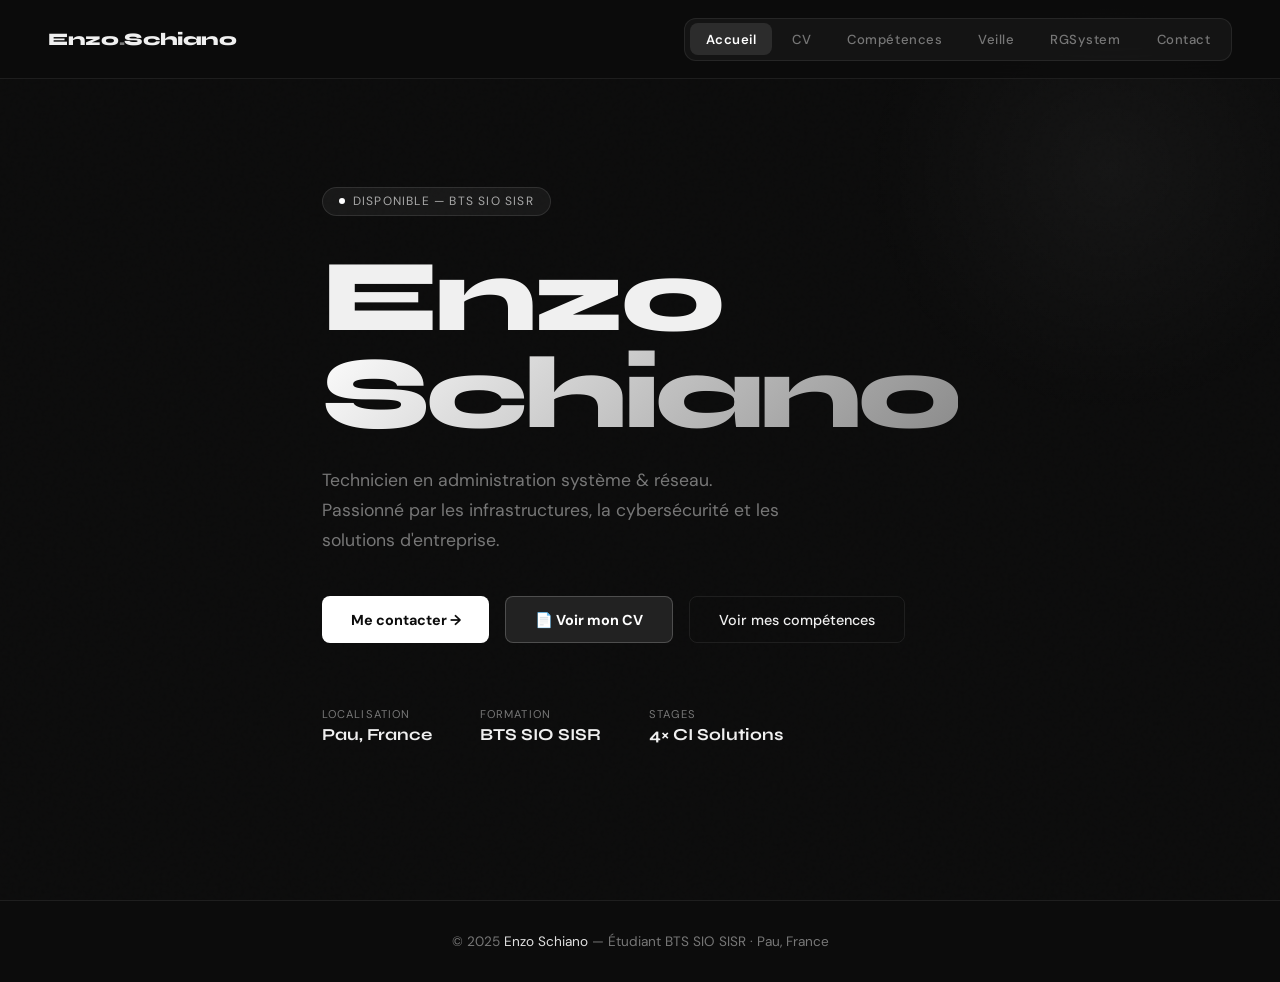
==== commit 26f9db89: "Mise a jour du CV avec l'image PNG et ajout des informations detaillees" ====
--- a/index.html
+++ b/index.html
@@ -35,8 +35,9 @@
                 <h1>Enzo<br><span class="highlight">Schiano</span></h1>
                 <p class="hero-subtitle">Technicien en administration système &amp; réseau. Passionné par les
                     infrastructures, la cybersécurité et les solutions d'entreprise.</p>
-                <div class="hero-actions">
+                <div class="hero-actions" style="flex-wrap: wrap; gap: 1rem;">
                     <a href="contact.html" class="btn-primary">Me contacter →</a>
+                    <a href="CV_Enzo_Schiano.png" target="_blank" class="btn-primary" style="background:#222; color:#fff; border: 1px solid rgba(255,255,255,0.2);">📄 Voir mon CV</a>
                     <a href="competences.html" class="btn-outline">Voir mes compétences</a>
                 </div>
                 <div class="hero-meta">
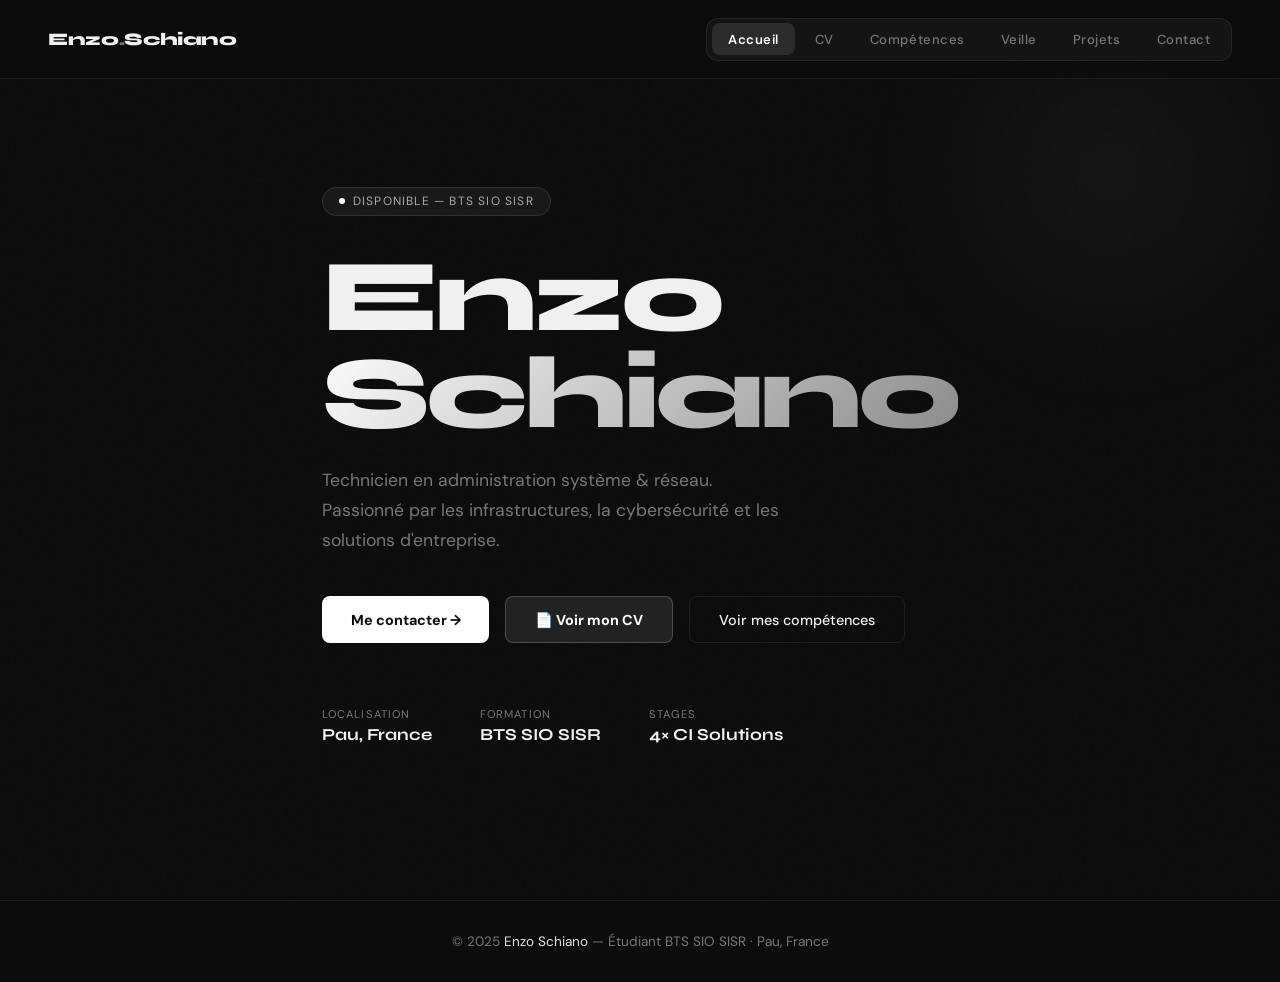
==== commit c8336551: "Renommage de l'onglet RGSystem en Projets et des liens" ====
--- a/index.html
+++ b/index.html
@@ -21,7 +21,7 @@
             <li><a href="cv.html">CV</a></li>
             <li><a href="competences.html">Compétences</a></li>
             <li><a href="veille.html">Veille</a></li>
-            <li><a href="rgsystem.html">RGSystem</a></li>
+            <li><a href="rgsystem.html">Projets</a></li>
             <li><a href="contact.html">Contact</a></li>
         </ul>
     </nav>
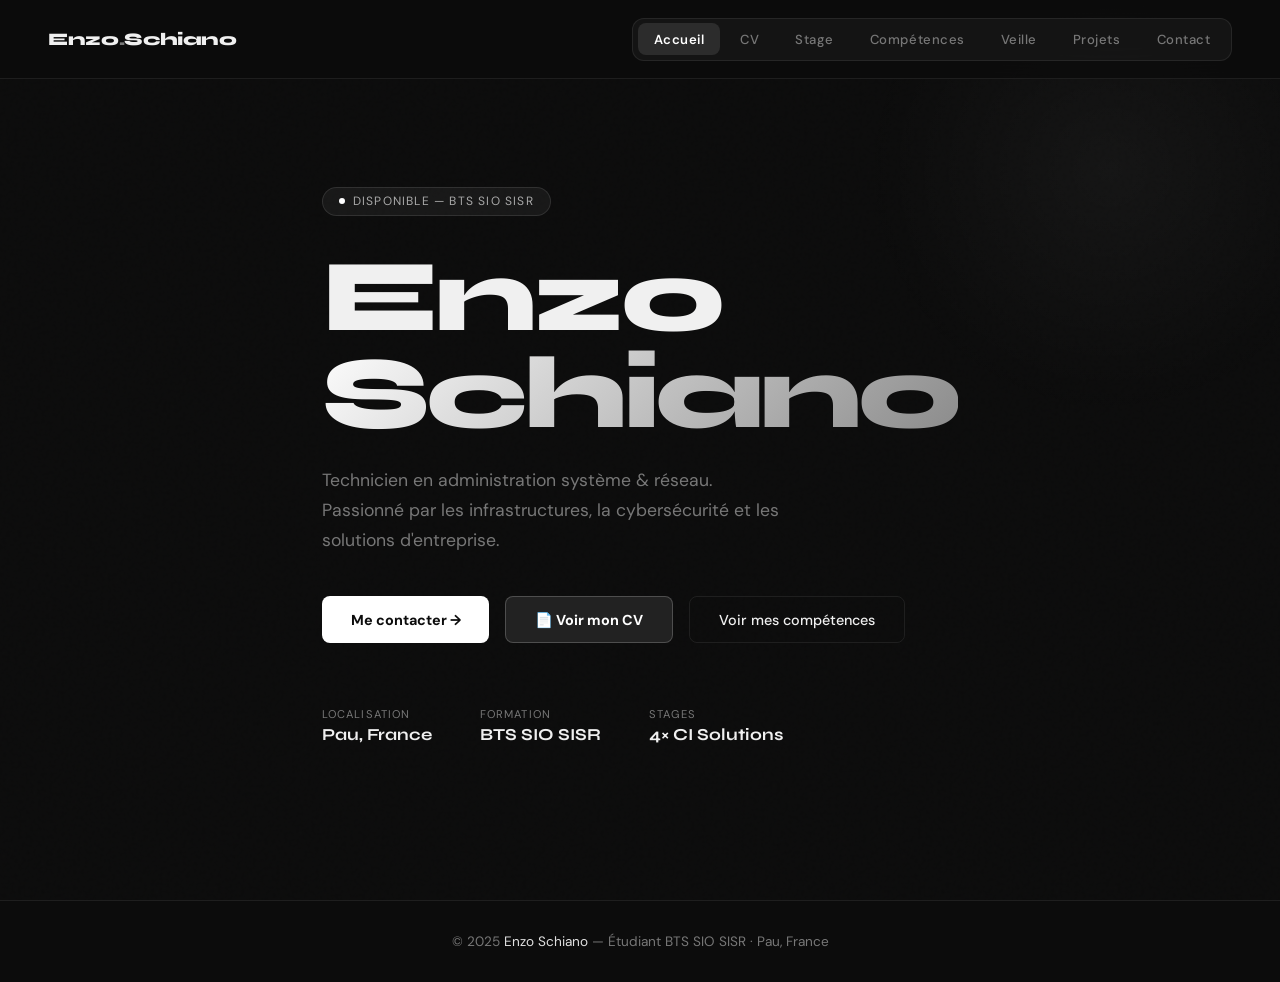
==== commit 3e451807: "Ajout de la page Stage et mise à jour de la navigation" ====
--- a/index.html
+++ b/index.html
@@ -16,9 +16,15 @@
 
     <nav>
         <a href="index.html" class="nav-logo" style="text-decoration:none;">Enzo<span>.</span>Schiano</a>
+        <button class="nav-burger" id="burger-menu">
+            <span></span>
+            <span></span>
+            <span></span>
+        </button>
         <ul class="nav-tabs">
             <li><a href="index.html" class="active" >Accueil</a></li>
             <li><a href="cv.html">CV</a></li>
+            <li><a href="stage.html">Stage</a></li>
             <li><a href="competences.html">Compétences</a></li>
             <li><a href="veille.html">Veille</a></li>
             <li><a href="rgsystem.html">Projets</a></li>
@@ -78,6 +84,28 @@
             reveals.forEach(el => observer.observe(el));
         }
 
+        // Menu Burger
+        const burgerMenu = document.getElementById('burger-menu');
+        const navTabs = document.querySelector('.nav-tabs');
+
+        if (burgerMenu) {
+            burgerMenu.addEventListener('click', () => {
+                burgerMenu.classList.toggle('active');
+                navTabs.classList.toggle('show');
+                document.body.style.overflow = navTabs.classList.contains('show') ? 'hidden' : '';
+            });
+
+            // Fermer le menu lors du clic sur un lien
+            const navLinks = document.querySelectorAll('.nav-tabs a');
+            navLinks.forEach(link => {
+                link.addEventListener('click', () => {
+                    burgerMenu.classList.remove('active');
+                    navTabs.classList.remove('show');
+                    document.body.style.overflow = '';
+                });
+            });
+        }
+
         document.addEventListener('DOMContentLoaded', triggerReveal);
     </script>
 </body>
--- a/style.css
+++ b/style.css
@@ -1,1029 +1,1124 @@
-*,
-        *::before,
-        *::after {
-            box-sizing: border-box;
-            margin: 0;
-            padding: 0;
-        }
-
-        :root {
-            --bg: #0c0c0c;
-            --bg2: #111111;
-            --bg3: #161616;
-            --accent: #e0e0e0;
-            --accent2: #ffffff;
-            --text: #f0f0f0;
-            --muted: #777777;
-            --border: rgba(255, 255, 255, 0.08);
-            --card: rgba(255, 255, 255, 0.03);
-        }
-
-        html {
-            scroll-behavior: smooth;
-        }
-
-        body {
-            font-family: 'DM Sans', sans-serif;
-            background: var(--bg);
-            color: var(--text);
-            min-height: 100vh;
-            overflow-x: hidden;
-        }
-
-        body::before {
-            content: '';
-            position: fixed;
-            inset: 0;
-            background-image: url("data:image/svg+xml,%3Csvg viewBox='0 0 256 256' xmlns='http://www.w3.org/2000/svg'%3E%3Cfilter id='noise'%3E%3CfeTurbulence type='fractalNoise' baseFrequency='0.9' numOctaves='4' stitchTiles='stitch'/%3E%3C/filter%3E%3Crect width='100%25' height='100%25' filter='url(%23noise)' opacity='0.04'/%3E%3C/svg%3E");
-            pointer-events: none;
-            z-index: 0;
-            opacity: 0.4;
-        }
-
-        nav {
-            position: fixed;
-            top: 0;
-            left: 0;
-            right: 0;
-            z-index: 100;
-            display: flex;
-            justify-content: space-between;
-            align-items: center;
-            padding: 1.1rem 3rem;
-            backdrop-filter: blur(20px);
-            background: rgba(12, 12, 12, 0.88);
-            border-bottom: 1px solid var(--border);
-        }
-
-        .nav-logo {
-            font-family: 'Syne', sans-serif;
-            font-weight: 800;
-            font-size: 1.1rem;
-            letter-spacing: -0.02em;
-            color: var(--text);
-            text-decoration: none;
-            cursor: pointer;
-            background: none;
-            border: none;
-        }
-
-        .nav-logo span {
-            color: var(--muted);
-        }
-
-        .nav-tabs {
-            display: flex;
-            gap: 0.25rem;
-            list-style: none;
-            background: rgba(255, 255, 255, 0.04);
-            border: 1px solid var(--border);
-            border-radius: 12px;
-            padding: 0.3rem;
-        }
-
-        .nav-tabs li a {
-            background: none;
-            border: none;
-            color: var(--muted);
-            font-family: 'DM Sans', sans-serif;
-            font-size: 0.82rem;
-            font-weight: 500;
-            letter-spacing: 0.04em;
-            padding: 0.45rem 1rem;
-            border-radius: 8px;
-            cursor: pointer;
-            transition: all 0.2s;
-            white-space: nowrap;
-            text-decoration: none;
-            display: inline-block;
-        }
-
-        .nav-tabs li a:hover {
-            color: var(--text);
-        }
-
-        .nav-tabs li a.active {
-            background: rgba(255, 255, 255, 0.1);
-            color: var(--accent2);
-            font-weight: 600;
-        }
-
-        section {
-            position: relative;
-            z-index: 1;
-            padding: 6rem 3rem;
-            min-height: auto;
-        }
-
-        .section-inner {
-            max-width: 1100px;
-            margin: 0 auto;
-        }
-
-        .section-label {
-            font-size: 0.7rem;
-            text-transform: uppercase;
-            letter-spacing: 0.15em;
-            color: var(--muted);
-            font-weight: 600;
-            margin-bottom: 0.75rem;
-        }
-
-        h2 {
-            font-family: 'Syne', sans-serif;
-            font-size: clamp(2rem, 4vw, 3rem);
-            font-weight: 800;
-            letter-spacing: -0.03em;
-            margin-bottom: 3rem;
-        }
-
-        .divider {
-            height: 1px;
-            background: linear-gradient(90deg, transparent, var(--border), transparent);
-            max-width: 1100px;
-            margin: 0 auto;
-        }
-
-        /* HERO */
-        #hero {
-            min-height: 100vh;
-            display: flex;
-            align-items: center;
-            padding: 6rem 3rem 4rem;
-            overflow: hidden;
-        }
-
-        .hero-glow {
-            position: absolute;
-            width: 500px;
-            height: 500px;
-            background: radial-gradient(circle, rgba(255, 255, 255, 0.04) 0%, transparent 70%);
-            top: -80px;
-            right: -80px;
-            pointer-events: none;
-        }
-
-        .hero-content {
-            max-width: 1100px;
-            margin: 0 auto;
-            position: relative;
-            z-index: 1;
-        }
-
-        .hero-tag {
-            display: inline-flex;
-            align-items: center;
-            gap: 0.5rem;
-            background: rgba(255, 255, 255, 0.05);
-            border: 1px solid rgba(255, 255, 255, 0.1);
-            border-radius: 100px;
-            padding: 0.35rem 1rem;
-            font-size: 0.75rem;
-            letter-spacing: 0.1em;
-            text-transform: uppercase;
-            color: #aaaaaa;
-            margin-bottom: 2rem;
-            animation: fadeUp 0.6s ease both;
-        }
-
-        .hero-tag::before {
-            content: '';
-            width: 6px;
-            height: 6px;
-            background: #ffffff;
-            border-radius: 50%;
-            animation: pulse 2s infinite;
-        }
-
-        @keyframes pulse {
-
-            0%,
-            100% {
-                opacity: 1;
-                transform: scale(1);
-            }
-
-            50% {
-                opacity: 0.4;
-                transform: scale(1.4);
-            }
-        }
-
-        h1 {
-            font-family: 'Syne', sans-serif;
-            font-size: clamp(3.5rem, 8vw, 7rem);
-            font-weight: 800;
-            line-height: 0.95;
-            letter-spacing: -0.04em;
-            animation: fadeUp 0.6s 0.1s ease both;
-        }
-
-        h1 .highlight {
-            background: linear-gradient(135deg, #ffffff 0%, #888888 100%);
-            -webkit-background-clip: text;
-            -webkit-text-fill-color: transparent;
-            background-clip: text;
-        }
-
-        .hero-subtitle {
-            margin-top: 1.5rem;
-            font-size: 1.1rem;
-            color: var(--muted);
-            max-width: 460px;
-            line-height: 1.7;
-            animation: fadeUp 0.6s 0.2s ease both;
-        }
-
-        .hero-actions {
-            display: flex;
-            gap: 1rem;
-            margin-top: 2.5rem;
-            animation: fadeUp 0.6s 0.3s ease both;
-        }
-
-        .btn-primary {
-            display: inline-flex;
-            align-items: center;
-            gap: 0.5rem;
-            background: #ffffff;
-            color: #0c0c0c;
-            padding: 0.85rem 1.8rem;
-            border-radius: 8px;
-            text-decoration: none;
-            font-weight: 700;
-            font-size: 0.9rem;
-            border: none;
-            cursor: pointer;
-            transition: all 0.2s;
-        }
-
-        .btn-primary:hover {
-            background: #cccccc;
-            transform: translateY(-2px);
-            box-shadow: 0 8px 24px rgba(255, 255, 255, 0.1);
-        }
-
-        .btn-outline {
-            display: inline-flex;
-            align-items: center;
-            gap: 0.5rem;
-            background: transparent;
-            color: var(--text);
-            padding: 0.85rem 1.8rem;
-            border-radius: 8px;
-            text-decoration: none;
-            font-weight: 500;
-            font-size: 0.9rem;
-            border: 1px solid var(--border);
-            cursor: pointer;
-            transition: all 0.2s;
-        }
-
-        .btn-outline:hover {
-            border-color: rgba(255, 255, 255, 0.3);
-            color: #ffffff;
-            transform: translateY(-2px);
-        }
-
-        .hero-meta {
-            display: flex;
-            gap: 3rem;
-            margin-top: 4rem;
-            animation: fadeUp 0.6s 0.4s ease both;
-        }
-
-        .hero-meta-label {
-            font-size: 0.7rem;
-            text-transform: uppercase;
-            letter-spacing: 0.1em;
-            color: var(--muted);
-        }
-
-        .hero-meta-value {
-            font-family: 'Syne', sans-serif;
-            font-weight: 700;
-            font-size: 1.05rem;
-            margin-top: 0.2rem;
-        }
-
-        @keyframes fadeUp {
-            from {
-                opacity: 0;
-                transform: translateY(24px);
-            }
-
-            to {
-                opacity: 1;
-                transform: translateY(0);
-            }
-        }
-
-        /* TIMELINE */
-        #experience {
-            background: var(--bg2);
-        }
-
-        .timeline {
-            position: relative;
-        }
-
-        .timeline::before {
-            content: '';
-            position: absolute;
-            left: 0;
-            top: 0;
-            bottom: 0;
-            width: 2px;
-            background: linear-gradient(180deg, #ffffff, transparent);
-            border-radius: 2px;
-        }
-
-        .timeline-item {
-            padding-left: 2.5rem;
-            margin-bottom: 3rem;
-            position: relative;
-        }
-
-        .timeline-item::before {
-            content: '';
-            position: absolute;
-            left: -5px;
-            top: 6px;
-            width: 12px;
-            height: 12px;
-            background: #ffffff;
-            border-radius: 50%;
-            border: 3px solid var(--bg2);
-        }
-
-        .timeline-date {
-            font-size: 0.75rem;
-            color: #aaa;
-            font-weight: 600;
-            letter-spacing: 0.08em;
-            text-transform: uppercase;
-            margin-bottom: 0.4rem;
-        }
-
-        .timeline-title {
-            font-family: 'Syne', sans-serif;
-            font-weight: 700;
-            font-size: 1.05rem;
-            margin-bottom: 0.2rem;
-        }
-
-        .timeline-company {
-            color: var(--muted);
-            font-size: 0.875rem;
-            margin-bottom: 0.6rem;
-        }
-
-        .timeline-desc {
-            color: var(--muted);
-            font-size: 0.875rem;
-            line-height: 1.7;
-        }
-
-        .timeline-tags {
-            display: flex;
-            flex-wrap: wrap;
-            gap: 0.4rem;
-            margin-top: 0.75rem;
-        }
-
-        .tag {
-            background: rgba(255, 255, 255, 0.06);
-            border: 1px solid rgba(255, 255, 255, 0.1);
-            color: #ccc;
-            font-size: 0.72rem;
-            padding: 0.2rem 0.65rem;
-            border-radius: 100px;
-            font-weight: 500;
-        }
-
-        /* FORMATION */
-        .formation-grid {
-            display: grid;
-            grid-template-columns: 1fr 1fr;
-            gap: 1.5rem;
-        }
-
-        .formation-card {
-            background: var(--card);
-            border: 1px solid var(--border);
-            border-radius: 16px;
-            padding: 2rem;
-            transition: all 0.3s;
-            position: relative;
-            overflow: hidden;
-        }
-
-        .formation-card::before {
-            content: '';
-            position: absolute;
-            top: 0;
-            left: 0;
-            right: 0;
-            height: 2px;
-            background: linear-gradient(90deg, #ffffff, #555555);
-            opacity: 0;
-            transition: opacity 0.3s;
-        }
-
-        .formation-card:hover {
-            border-color: rgba(255, 255, 255, 0.2);
-            transform: translateY(-4px);
-            box-shadow: 0 20px 40px rgba(0, 0, 0, 0.3);
-        }
-
-        .formation-card:hover::before {
-            opacity: 1;
-        }
-
-        .formation-year {
-            font-size: 0.72rem;
-            text-transform: uppercase;
-            letter-spacing: 0.1em;
-            color: #aaa;
-            font-weight: 600;
-            margin-bottom: 0.75rem;
-        }
-
-        .formation-degree {
-            font-family: 'Syne', sans-serif;
-            font-weight: 700;
-            font-size: 1rem;
-            margin-bottom: 0.35rem;
-        }
-
-        .formation-school {
-            color: var(--muted);
-            font-size: 0.875rem;
-        }
-
-        /* SKILLS */
-        #competences {
-            background: var(--bg3);
-        }
-
-        .skills-grid {
-            display: grid;
-            grid-template-columns: repeat(3, 1fr);
-            gap: 1.5rem;
-        }
-
-        .skill-card {
-            background: var(--card);
-            border: 1px solid var(--border);
-            border-radius: 16px;
-            padding: 1.75rem;
-            transition: all 0.3s;
-        }
-
-        .skill-card:hover {
-            border-color: rgba(255, 255, 255, 0.2);
-            transform: translateY(-3px);
-            box-shadow: 0 16px 32px rgba(0, 0, 0, 0.25);
-        }
-
-        .skill-icon {
-            width: 44px;
-            height: 44px;
-            background: rgba(255, 255, 255, 0.06);
-            border-radius: 10px;
-            display: flex;
-            align-items: center;
-            justify-content: center;
-            margin-bottom: 1rem;
-            font-size: 1.3rem;
-        }
-
-        .skill-title {
-            font-family: 'Syne', sans-serif;
-            font-weight: 700;
-            font-size: 0.95rem;
-            margin-bottom: 0.75rem;
-        }
-
-        .skill-items {
-            display: flex;
-            flex-wrap: wrap;
-            gap: 0.4rem;
-        }
-
-        .skill-pill {
-            background: rgba(255, 255, 255, 0.05);
-            border: 1px solid rgba(255, 255, 255, 0.06);
-            color: var(--muted);
-            font-size: 0.72rem;
-            padding: 0.2rem 0.6rem;
-            border-radius: 100px;
-        }
-
-        .bts-grid {
-            display: grid;
-            grid-template-columns: 1fr 1fr 1fr;
-            gap: 1.5rem;
-            margin-top: 1rem;
-        }
-
-        .bts-card {
-            background: var(--card);
-            border: 1px solid var(--border);
-            border-radius: 16px;
-            padding: 1.75rem;
-        }
-
-        .bts-number {
-            font-family: 'Syne', sans-serif;
-            font-size: 2.5rem;
-            font-weight: 800;
-            color: rgba(255, 255, 255, 0.06);
-            line-height: 1;
-            margin-bottom: 0.5rem;
-        }
-
-        .bts-title {
-            font-family: 'Syne', sans-serif;
-            font-weight: 700;
-            font-size: 0.9rem;
-            margin-bottom: 1rem;
-            color: #ccc;
-        }
-
-        .bts-items {
-            list-style: none;
-            display: flex;
-            flex-direction: column;
-            gap: 0.5rem;
-        }
-
-        .bts-items li {
-            font-size: 0.82rem;
-            color: var(--muted);
-            padding-left: 1rem;
-            position: relative;
-            line-height: 1.5;
-        }
-
-        .bts-items li::before {
-            content: '›';
-            position: absolute;
-            left: 0;
-            color: #888;
-        }
-
-        /* CONTACT */
-        #contact {
-            background: var(--bg2);
-        }
-
-        .contact-wrapper {
-            display: grid;
-            grid-template-columns: 1fr 1fr;
-            gap: 4rem;
-            align-items: start;
-        }
-
-        .contact-desc {
-            color: var(--muted);
-            line-height: 1.7;
-            margin-bottom: 2rem;
-        }
-
-        .contact-links {
-            display: flex;
-            flex-direction: column;
-            gap: 1rem;
-        }
-
-        .contact-link-item {
-            display: flex;
-            align-items: center;
-            gap: 1rem;
-            padding: 1rem 1.25rem;
-            background: var(--card);
-            border: 1px solid var(--border);
-            border-radius: 12px;
-            text-decoration: none;
-            color: var(--text);
-            transition: all 0.2s;
-        }
-
-        .contact-link-item:hover {
-            border-color: rgba(255, 255, 255, 0.2);
-            transform: translateX(4px);
-        }
-
-        .contact-link-icon {
-            width: 36px;
-            height: 36px;
-            background: rgba(255, 255, 255, 0.06);
-            border-radius: 8px;
-            display: flex;
-            align-items: center;
-            justify-content: center;
-            font-size: 1rem;
-            flex-shrink: 0;
-        }
-
-        .contact-link-label {
-            font-size: 0.72rem;
-            color: var(--muted);
-            text-transform: uppercase;
-            letter-spacing: 0.08em;
-        }
-
-        .contact-link-value {
-            font-weight: 500;
-            font-size: 0.9rem;
-        }
-
-        .contact-form {
-            background: var(--card);
-            border: 1px solid var(--border);
-            border-radius: 20px;
-            padding: 2.5rem;
-        }
-
-        .form-group {
-            margin-bottom: 1.25rem;
-        }
-
-        label {
-            display: block;
-            font-size: 0.78rem;
-            font-weight: 600;
-            text-transform: uppercase;
-            letter-spacing: 0.08em;
-            color: var(--muted);
-            margin-bottom: 0.5rem;
-        }
-
-        input,
-        textarea {
-            width: 100%;
-            background: rgba(255, 255, 255, 0.04);
-            border: 1px solid var(--border);
-            border-radius: 10px;
-            padding: 0.85rem 1rem;
-            color: var(--text);
-            font-family: 'DM Sans', sans-serif;
-            font-size: 0.9rem;
-            transition: border-color 0.2s;
-            outline: none;
-        }
-
-        input:focus,
-        textarea:focus {
-            border-color: rgba(255, 255, 255, 0.3);
-        }
-
-        textarea {
-            resize: vertical;
-            min-height: 120px;
-        }
-
-        /* VEILLE */
-        .veille-hero {
-            padding: 8rem 3rem 3rem;
-            position: relative;
-            z-index: 1;
-            max-width: 1100px;
-            margin: 0 auto;
-        }
-
-        .veille-date-badge {
-            display: inline-flex;
-            align-items: center;
-            gap: 0.5rem;
-            background: rgba(255, 255, 255, 0.05);
-            border: 1px solid rgba(255, 255, 255, 0.1);
-            border-radius: 100px;
-            padding: 0.35rem 1rem;
-            font-size: 0.75rem;
-            letter-spacing: 0.1em;
-            text-transform: uppercase;
-            color: #aaa;
-            margin-bottom: 1.5rem;
-        }
-
-        .veille-hero p {
-            color: var(--muted);
-            font-size: 1rem;
-            max-width: 560px;
-            line-height: 1.7;
-        }
-
-        .veille-section {
-            padding: 3rem 3rem;
-            position: relative;
-            z-index: 1;
-            max-width: 1100px;
-            margin: 0 auto;
-        }
-
-        .veille-section-title {
-            font-family: 'Syne', sans-serif;
-            font-size: 1.4rem;
-            font-weight: 800;
-            letter-spacing: -0.02em;
-            margin-bottom: 1.5rem;
-            display: flex;
-            align-items: center;
-            gap: 0.75rem;
-        }
-
-        .veille-section-title::after {
-            content: '';
-            flex: 1;
-            height: 1px;
-            background: var(--border);
-        }
-
-        .veille-cards {
-            display: grid;
-            grid-template-columns: repeat(2, 1fr);
-            gap: 1.25rem;
-            margin-bottom: 2.5rem;
-        }
-
-        .veille-cards.three {
-            grid-template-columns: repeat(3, 1fr);
-        }
-
-        .veille-card {
-            background: var(--card);
-            border: 1px solid var(--border);
-            border-radius: 16px;
-            padding: 1.75rem;
-            transition: all 0.25s;
-        }
-
-        .veille-card:hover {
-            border-color: rgba(255, 255, 255, 0.18);
-            transform: translateY(-3px);
-            box-shadow: 0 16px 32px rgba(0, 0, 0, 0.3);
-        }
-
-        .veille-card-icon {
-            font-size: 1.6rem;
-            margin-bottom: 0.75rem;
-        }
-
-        .veille-card-title {
-            font-family: 'Syne', sans-serif;
-            font-weight: 700;
-            font-size: 0.95rem;
-            margin-bottom: 0.6rem;
-        }
-
-        .veille-card-text {
-            color: var(--muted);
-            font-size: 0.875rem;
-            line-height: 1.7;
-        }
-
-        .veille-compare {
-            display: grid;
-            grid-template-columns: 1fr 1fr;
-            gap: 1.25rem;
-            margin-bottom: 2.5rem;
-        }
-
-        .compare-col {
-            background: var(--card);
-            border: 1px solid var(--border);
-            border-radius: 16px;
-            padding: 1.75rem;
-        }
-
-        .compare-header {
-            font-family: 'Syne', sans-serif;
-            font-weight: 800;
-            font-size: 1rem;
-            margin-bottom: 1.25rem;
-            padding-bottom: 0.75rem;
-            border-bottom: 1px solid var(--border);
-            display: flex;
-            align-items: center;
-            gap: 0.5rem;
-        }
-
-        .compare-badge {
-            font-size: 0.65rem;
-            font-weight: 700;
-            letter-spacing: 0.08em;
-            text-transform: uppercase;
-            padding: 0.2rem 0.6rem;
-            border-radius: 100px;
-        }
-
-        .compare-badge.old {
-            background: rgba(255, 255, 255, 0.07);
-            color: #888;
-        }
-
-        .compare-badge.new {
-            background: rgba(255, 255, 255, 0.12);
-            color: #ddd;
-        }
-
-        .compare-list {
-            list-style: none;
-            display: flex;
-            flex-direction: column;
-            gap: 0.6rem;
-        }
-
-        .compare-list li {
-            font-size: 0.875rem;
-            color: var(--muted);
-            padding-left: 1.25rem;
-            position: relative;
-            line-height: 1.5;
-        }
-
-        .compare-list li::before {
-            content: '·';
-            position: absolute;
-            left: 0;
-            font-size: 1.2rem;
-            line-height: 1.1;
-            color: #555;
-        }
-
-        .compare-list li.plus {
-            color: #ccc;
-        }
-
-        .compare-list li.plus::before {
-            content: '+';
-            color: #aaa;
-            font-size: 0.9rem;
-            line-height: 1.4;
-            font-weight: 700;
-        }
-
-        .veille-sources {
-            display: flex;
-            flex-direction: column;
-            gap: 0.75rem;
-            margin-bottom: 2.5rem;
-        }
-
-        .source-item {
-            display: flex;
-            align-items: center;
-            gap: 1rem;
-            padding: 1rem 1.25rem;
-            background: var(--card);
-            border: 1px solid var(--border);
-            border-radius: 12px;
-            text-decoration: none;
-            color: var(--text);
-            transition: all 0.2s;
-        }
-
-        .source-item:hover {
-            border-color: rgba(255, 255, 255, 0.2);
-            transform: translateX(4px);
-        }
-
-        .source-icon {
-            width: 36px;
-            height: 36px;
-            background: rgba(255, 255, 255, 0.05);
-            border-radius: 8px;
-            display: flex;
-            align-items: center;
-            justify-content: center;
-            font-size: 1rem;
-            flex-shrink: 0;
-        }
-
-        .source-label {
-            font-size: 0.72rem;
-            color: var(--muted);
-            text-transform: uppercase;
-            letter-spacing: 0.06em;
-        }
-
-        .source-title {
-            font-weight: 500;
-            font-size: 0.9rem;
-        }
-
-        .source-arrow {
-            margin-left: auto;
-            color: var(--muted);
-            font-size: 1rem;
-        }
-
-        .info-banner {
-            background: rgba(255, 255, 255, 0.04);
-            border: 1px solid rgba(255, 255, 255, 0.1);
-            border-radius: 12px;
-            padding: 1.25rem 1.5rem;
-            display: flex;
-            gap: 1rem;
-            align-items: flex-start;
-            margin-bottom: 2rem;
-        }
-
-        .info-banner-icon {
-            font-size: 1.25rem;
-            flex-shrink: 0;
-            margin-top: 0.1rem;
-        }
-
-        .info-banner-text {
-            font-size: 0.875rem;
-            color: var(--muted);
-            line-height: 1.6;
-        }
-
-        .info-banner-text strong {
-            color: var(--text);
-        }
-
-        /* FOOTER */
-        footer {
-            background: var(--bg);
-            border-top: 1px solid var(--border);
-            padding: 2rem 3rem;
-            text-align: center;
-            color: var(--muted);
-            font-size: 0.85rem;
-            position: relative;
-            z-index: 1;
-        }
-
-        footer span {
-            color: var(--accent);
-        }
-
-        /* REVEAL */
-        .reveal {
-            opacity: 0;
-            transform: translateY(28px);
-            transition: opacity 0.6s ease, transform 0.6s ease;
-        }
-
-        .reveal.visible {
-            opacity: 1;
-            transform: translateY(0);
-        }
-
-        /* RESPONSIVE */
-        @media (max-width: 900px) {
-            nav {
-                padding: 1rem 1.5rem;
-            }
-
-            section,
-            .veille-hero,
-            .veille-section {
-                padding-left: 1.5rem;
-                padding-right: 1.5rem;
-            }
-
-            .formation-grid,
-            .contact-wrapper,
-            .veille-compare {
-                grid-template-columns: 1fr;
-            }
-
-            .skills-grid,
-            .bts-grid,
-            .veille-cards.three {
-                grid-template-columns: 1fr 1fr;
-            }
-
-            .veille-cards {
-                grid-template-columns: 1fr 1fr;
-            }
-
-            .hero-meta {
-                gap: 2rem;
-            }
-        }
-
-        @media (max-width: 600px) {
-
-            .skills-grid,
-            .bts-grid,
-            .veille-cards,
-            .veille-cards.three {
-                grid-template-columns: 1fr;
-            }
-
-            h1 {
-                font-size: 3rem;
-            }
-
-            .nav-tabs li button {
-                padding: 0.4rem 0.6rem;
-                font-size: 0.72rem;
-            }
-        }+*,
+        *::before,
+        *::after {
+            box-sizing: border-box;
+            margin: 0;
+            padding: 0;
+        }
+
+        :root {
+            --bg: #0c0c0c;
+            --bg2: #111111;
+            --bg3: #161616;
+            --accent: #e0e0e0;
+            --accent2: #ffffff;
+            --text: #f0f0f0;
+            --muted: #777777;
+            --border: rgba(255, 255, 255, 0.08);
+            --card: rgba(255, 255, 255, 0.03);
+        }
+
+        html {
+            scroll-behavior: smooth;
+        }
+
+        body {
+            font-family: 'DM Sans', sans-serif;
+            background: var(--bg);
+            color: var(--text);
+            min-height: 100vh;
+            overflow-x: hidden;
+        }
+
+        body::before {
+            content: '';
+            position: fixed;
+            inset: 0;
+            background-image: url("data:image/svg+xml,%3Csvg viewBox='0 0 256 256' xmlns='http://www.w3.org/2000/svg'%3E%3Cfilter id='noise'%3E%3CfeTurbulence type='fractalNoise' baseFrequency='0.9' numOctaves='4' stitchTiles='stitch'/%3E%3C/filter%3E%3Crect width='100%25' height='100%25' filter='url(%23noise)' opacity='0.04'/%3E%3C/svg%3E");
+            pointer-events: none;
+            z-index: 0;
+            opacity: 0.4;
+        }
+
+        nav {
+            position: fixed;
+            top: 0;
+            left: 0;
+            right: 0;
+            z-index: 100;
+            display: flex;
+            justify-content: space-between;
+            align-items: center;
+            padding: 1.1rem 3rem;
+            backdrop-filter: blur(20px);
+            background: rgba(12, 12, 12, 0.88);
+            border-bottom: 1px solid var(--border);
+        }
+
+        .nav-logo {
+            font-family: 'Syne', sans-serif;
+            font-weight: 800;
+            font-size: 1.1rem;
+            letter-spacing: -0.02em;
+            color: var(--text);
+            text-decoration: none;
+            cursor: pointer;
+            background: none;
+            border: none;
+        }
+
+        .nav-logo span {
+            color: var(--muted);
+        }
+
+        .nav-tabs {
+            display: flex;
+            gap: 0.25rem;
+            list-style: none;
+            background: rgba(255, 255, 255, 0.04);
+            border: 1px solid var(--border);
+            border-radius: 12px;
+            padding: 0.3rem;
+        }
+
+        .nav-tabs li a {
+            background: none;
+            border: none;
+            color: var(--muted);
+            font-family: 'DM Sans', sans-serif;
+            font-size: 0.82rem;
+            font-weight: 500;
+            letter-spacing: 0.04em;
+            padding: 0.45rem 1rem;
+            border-radius: 8px;
+            cursor: pointer;
+            transition: all 0.2s;
+            white-space: nowrap;
+            text-decoration: none;
+            display: inline-block;
+        }
+
+        .nav-tabs li a:hover {
+            color: var(--text);
+        }
+
+        .nav-tabs li a.active {
+            background: rgba(255, 255, 255, 0.1);
+            color: var(--accent2);
+            font-weight: 600;
+        }
+
+        section {
+            position: relative;
+            z-index: 1;
+            padding: 6rem 3rem;
+            min-height: auto;
+        }
+
+        .section-inner {
+            max-width: 1100px;
+            margin: 0 auto;
+        }
+
+        .section-label {
+            font-size: 0.7rem;
+            text-transform: uppercase;
+            letter-spacing: 0.15em;
+            color: var(--muted);
+            font-weight: 600;
+            margin-bottom: 0.75rem;
+        }
+
+        h2 {
+            font-family: 'Syne', sans-serif;
+            font-size: clamp(2rem, 4vw, 3rem);
+            font-weight: 800;
+            letter-spacing: -0.03em;
+            margin-bottom: 3rem;
+        }
+
+        .divider {
+            height: 1px;
+            background: linear-gradient(90deg, transparent, var(--border), transparent);
+            max-width: 1100px;
+            margin: 0 auto;
+        }
+
+        /* HERO */
+        #hero {
+            min-height: 100vh;
+            display: flex;
+            align-items: center;
+            padding: 6rem 3rem 4rem;
+            overflow: hidden;
+        }
+
+        .hero-glow {
+            position: absolute;
+            width: 500px;
+            height: 500px;
+            background: radial-gradient(circle, rgba(255, 255, 255, 0.04) 0%, transparent 70%);
+            top: -80px;
+            right: -80px;
+            pointer-events: none;
+        }
+
+        .hero-content {
+            max-width: 1100px;
+            margin: 0 auto;
+            position: relative;
+            z-index: 1;
+        }
+
+        .hero-tag {
+            display: inline-flex;
+            align-items: center;
+            gap: 0.5rem;
+            background: rgba(255, 255, 255, 0.05);
+            border: 1px solid rgba(255, 255, 255, 0.1);
+            border-radius: 100px;
+            padding: 0.35rem 1rem;
+            font-size: 0.75rem;
+            letter-spacing: 0.1em;
+            text-transform: uppercase;
+            color: #aaaaaa;
+            margin-bottom: 2rem;
+            animation: fadeUp 0.6s ease both;
+        }
+
+        .hero-tag::before {
+            content: '';
+            width: 6px;
+            height: 6px;
+            background: #ffffff;
+            border-radius: 50%;
+            animation: pulse 2s infinite;
+        }
+
+        @keyframes pulse {
+
+            0%,
+            100% {
+                opacity: 1;
+                transform: scale(1);
+            }
+
+            50% {
+                opacity: 0.4;
+                transform: scale(1.4);
+            }
+        }
+
+        h1 {
+            font-family: 'Syne', sans-serif;
+            font-size: clamp(3.5rem, 8vw, 7rem);
+            font-weight: 800;
+            line-height: 0.95;
+            letter-spacing: -0.04em;
+            animation: fadeUp 0.6s 0.1s ease both;
+        }
+
+        h1 .highlight {
+            background: linear-gradient(135deg, #ffffff 0%, #888888 100%);
+            -webkit-background-clip: text;
+            -webkit-text-fill-color: transparent;
+            background-clip: text;
+        }
+
+        .hero-subtitle {
+            margin-top: 1.5rem;
+            font-size: 1.1rem;
+            color: var(--muted);
+            max-width: 460px;
+            line-height: 1.7;
+            animation: fadeUp 0.6s 0.2s ease both;
+        }
+
+        .hero-actions {
+            display: flex;
+            gap: 1rem;
+            margin-top: 2.5rem;
+            animation: fadeUp 0.6s 0.3s ease both;
+        }
+
+        .btn-primary {
+            display: inline-flex;
+            align-items: center;
+            gap: 0.5rem;
+            background: #ffffff;
+            color: #0c0c0c;
+            padding: 0.85rem 1.8rem;
+            border-radius: 8px;
+            text-decoration: none;
+            font-weight: 700;
+            font-size: 0.9rem;
+            border: none;
+            cursor: pointer;
+            transition: all 0.2s;
+        }
+
+        .btn-primary:hover {
+            background: #cccccc;
+            transform: translateY(-2px);
+            box-shadow: 0 8px 24px rgba(255, 255, 255, 0.1);
+        }
+
+        .btn-outline {
+            display: inline-flex;
+            align-items: center;
+            gap: 0.5rem;
+            background: transparent;
+            color: var(--text);
+            padding: 0.85rem 1.8rem;
+            border-radius: 8px;
+            text-decoration: none;
+            font-weight: 500;
+            font-size: 0.9rem;
+            border: 1px solid var(--border);
+            cursor: pointer;
+            transition: all 0.2s;
+        }
+
+        .btn-outline:hover {
+            border-color: rgba(255, 255, 255, 0.3);
+            color: #ffffff;
+            transform: translateY(-2px);
+        }
+
+        .hero-meta {
+            display: flex;
+            gap: 3rem;
+            margin-top: 4rem;
+            animation: fadeUp 0.6s 0.4s ease both;
+        }
+
+        .hero-meta-label {
+            font-size: 0.7rem;
+            text-transform: uppercase;
+            letter-spacing: 0.1em;
+            color: var(--muted);
+        }
+
+        .hero-meta-value {
+            font-family: 'Syne', sans-serif;
+            font-weight: 700;
+            font-size: 1.05rem;
+            margin-top: 0.2rem;
+        }
+
+        @keyframes fadeUp {
+            from {
+                opacity: 0;
+                transform: translateY(24px);
+            }
+
+            to {
+                opacity: 1;
+                transform: translateY(0);
+            }
+        }
+
+        /* TIMELINE */
+        #experience {
+            background: var(--bg2);
+        }
+
+        .timeline {
+            position: relative;
+        }
+
+        .timeline::before {
+            content: '';
+            position: absolute;
+            left: 0;
+            top: 0;
+            bottom: 0;
+            width: 2px;
+            background: linear-gradient(180deg, #ffffff, transparent);
+            border-radius: 2px;
+        }
+
+        .timeline-item {
+            padding-left: 2.5rem;
+            margin-bottom: 3rem;
+            position: relative;
+        }
+
+        .timeline-item::before {
+            content: '';
+            position: absolute;
+            left: -5px;
+            top: 6px;
+            width: 12px;
+            height: 12px;
+            background: #ffffff;
+            border-radius: 50%;
+            border: 3px solid var(--bg2);
+        }
+
+        .timeline-date {
+            font-size: 0.75rem;
+            color: #aaa;
+            font-weight: 600;
+            letter-spacing: 0.08em;
+            text-transform: uppercase;
+            margin-bottom: 0.4rem;
+        }
+
+        .timeline-title {
+            font-family: 'Syne', sans-serif;
+            font-weight: 700;
+            font-size: 1.05rem;
+            margin-bottom: 0.2rem;
+        }
+
+        .timeline-company {
+            color: var(--muted);
+            font-size: 0.875rem;
+            margin-bottom: 0.6rem;
+        }
+
+        .timeline-desc {
+            color: var(--muted);
+            font-size: 0.875rem;
+            line-height: 1.7;
+        }
+
+        .timeline-tags {
+            display: flex;
+            flex-wrap: wrap;
+            gap: 0.4rem;
+            margin-top: 0.75rem;
+        }
+
+        .tag {
+            background: rgba(255, 255, 255, 0.06);
+            border: 1px solid rgba(255, 255, 255, 0.1);
+            color: #ccc;
+            font-size: 0.72rem;
+            padding: 0.2rem 0.65rem;
+            border-radius: 100px;
+            font-weight: 500;
+        }
+
+        /* FORMATION */
+        .formation-grid {
+            display: grid;
+            grid-template-columns: 1fr 1fr;
+            gap: 1.5rem;
+        }
+
+        .formation-card {
+            background: var(--card);
+            border: 1px solid var(--border);
+            border-radius: 16px;
+            padding: 2rem;
+            transition: all 0.3s;
+            position: relative;
+            overflow: hidden;
+        }
+
+        .formation-card::before {
+            content: '';
+            position: absolute;
+            top: 0;
+            left: 0;
+            right: 0;
+            height: 2px;
+            background: linear-gradient(90deg, #ffffff, #555555);
+            opacity: 0;
+            transition: opacity 0.3s;
+        }
+
+        .formation-card:hover {
+            border-color: rgba(255, 255, 255, 0.2);
+            transform: translateY(-4px);
+            box-shadow: 0 20px 40px rgba(0, 0, 0, 0.3);
+        }
+
+        .formation-card:hover::before {
+            opacity: 1;
+        }
+
+        .formation-year {
+            font-size: 0.72rem;
+            text-transform: uppercase;
+            letter-spacing: 0.1em;
+            color: #aaa;
+            font-weight: 600;
+            margin-bottom: 0.75rem;
+        }
+
+        .formation-degree {
+            font-family: 'Syne', sans-serif;
+            font-weight: 700;
+            font-size: 1rem;
+            margin-bottom: 0.35rem;
+        }
+
+        .formation-school {
+            color: var(--muted);
+            font-size: 0.875rem;
+        }
+
+        /* SKILLS */
+        #competences {
+            background: var(--bg3);
+        }
+
+        .skills-grid {
+            display: grid;
+            grid-template-columns: repeat(3, 1fr);
+            gap: 1.5rem;
+        }
+
+        .skill-card {
+            background: var(--card);
+            border: 1px solid var(--border);
+            border-radius: 16px;
+            padding: 1.75rem;
+            transition: all 0.3s;
+        }
+
+        .skill-card:hover {
+            border-color: rgba(255, 255, 255, 0.2);
+            transform: translateY(-3px);
+            box-shadow: 0 16px 32px rgba(0, 0, 0, 0.25);
+        }
+
+        .skill-icon {
+            width: 44px;
+            height: 44px;
+            background: rgba(255, 255, 255, 0.06);
+            border-radius: 10px;
+            display: flex;
+            align-items: center;
+            justify-content: center;
+            margin-bottom: 1rem;
+            font-size: 1.3rem;
+        }
+
+        .skill-title {
+            font-family: 'Syne', sans-serif;
+            font-weight: 700;
+            font-size: 0.95rem;
+            margin-bottom: 0.75rem;
+        }
+
+        .skill-items {
+            display: flex;
+            flex-wrap: wrap;
+            gap: 0.4rem;
+        }
+
+        .skill-pill {
+            background: rgba(255, 255, 255, 0.05);
+            border: 1px solid rgba(255, 255, 255, 0.06);
+            color: var(--muted);
+            font-size: 0.72rem;
+            padding: 0.2rem 0.6rem;
+            border-radius: 100px;
+        }
+
+        .bts-grid {
+            display: grid;
+            grid-template-columns: 1fr 1fr 1fr;
+            gap: 1.5rem;
+            margin-top: 1rem;
+        }
+
+        .bts-card {
+            background: var(--card);
+            border: 1px solid var(--border);
+            border-radius: 16px;
+            padding: 1.75rem;
+        }
+
+        .bts-number {
+            font-family: 'Syne', sans-serif;
+            font-size: 2.5rem;
+            font-weight: 800;
+            color: rgba(255, 255, 255, 0.06);
+            line-height: 1;
+            margin-bottom: 0.5rem;
+        }
+
+        .bts-title {
+            font-family: 'Syne', sans-serif;
+            font-weight: 700;
+            font-size: 0.9rem;
+            margin-bottom: 1rem;
+            color: #ccc;
+        }
+
+        .bts-items {
+            list-style: none;
+            display: flex;
+            flex-direction: column;
+            gap: 0.5rem;
+        }
+
+        .bts-items li {
+            font-size: 0.82rem;
+            color: var(--muted);
+            padding-left: 1rem;
+            position: relative;
+            line-height: 1.5;
+        }
+
+        .bts-items li::before {
+            content: '›';
+            position: absolute;
+            left: 0;
+            color: #888;
+        }
+
+        /* CONTACT */
+        #contact {
+            background: var(--bg2);
+        }
+
+        .contact-wrapper {
+            display: grid;
+            grid-template-columns: 1fr 1fr;
+            gap: 4rem;
+            align-items: start;
+        }
+
+        .contact-desc {
+            color: var(--muted);
+            line-height: 1.7;
+            margin-bottom: 2rem;
+        }
+
+        .contact-links {
+            display: flex;
+            flex-direction: column;
+            gap: 1rem;
+        }
+
+        .contact-link-item {
+            display: flex;
+            align-items: center;
+            gap: 1rem;
+            padding: 1rem 1.25rem;
+            background: var(--card);
+            border: 1px solid var(--border);
+            border-radius: 12px;
+            text-decoration: none;
+            color: var(--text);
+            transition: all 0.2s;
+        }
+
+        .contact-link-item:hover {
+            border-color: rgba(255, 255, 255, 0.2);
+            transform: translateX(4px);
+        }
+
+        .contact-link-icon {
+            width: 36px;
+            height: 36px;
+            background: rgba(255, 255, 255, 0.06);
+            border-radius: 8px;
+            display: flex;
+            align-items: center;
+            justify-content: center;
+            font-size: 1rem;
+            flex-shrink: 0;
+        }
+
+        .contact-link-label {
+            font-size: 0.72rem;
+            color: var(--muted);
+            text-transform: uppercase;
+            letter-spacing: 0.08em;
+        }
+
+        .contact-link-value {
+            font-weight: 500;
+            font-size: 0.9rem;
+        }
+
+        .contact-form {
+            background: var(--card);
+            border: 1px solid var(--border);
+            border-radius: 20px;
+            padding: 2.5rem;
+        }
+
+        .form-group {
+            margin-bottom: 1.25rem;
+        }
+
+        label {
+            display: block;
+            font-size: 0.78rem;
+            font-weight: 600;
+            text-transform: uppercase;
+            letter-spacing: 0.08em;
+            color: var(--muted);
+            margin-bottom: 0.5rem;
+        }
+
+        input,
+        textarea {
+            width: 100%;
+            background: rgba(255, 255, 255, 0.04);
+            border: 1px solid var(--border);
+            border-radius: 10px;
+            padding: 0.85rem 1rem;
+            color: var(--text);
+            font-family: 'DM Sans', sans-serif;
+            font-size: 0.9rem;
+            transition: border-color 0.2s;
+            outline: none;
+        }
+
+        input:focus,
+        textarea:focus {
+            border-color: rgba(255, 255, 255, 0.3);
+        }
+
+        textarea {
+            resize: vertical;
+            min-height: 120px;
+        }
+
+        /* VEILLE */
+        .veille-hero {
+            padding: 8rem 3rem 3rem;
+            position: relative;
+            z-index: 1;
+            max-width: 1100px;
+            margin: 0 auto;
+        }
+
+        .veille-date-badge {
+            display: inline-flex;
+            align-items: center;
+            gap: 0.5rem;
+            background: rgba(255, 255, 255, 0.05);
+            border: 1px solid rgba(255, 255, 255, 0.1);
+            border-radius: 100px;
+            padding: 0.35rem 1rem;
+            font-size: 0.75rem;
+            letter-spacing: 0.1em;
+            text-transform: uppercase;
+            color: #aaa;
+            margin-bottom: 1.5rem;
+        }
+
+        .veille-hero p {
+            color: var(--muted);
+            font-size: 1rem;
+            max-width: 560px;
+            line-height: 1.7;
+        }
+
+        .veille-section {
+            padding: 3rem 3rem;
+            position: relative;
+            z-index: 1;
+            max-width: 1100px;
+            margin: 0 auto;
+        }
+
+        .veille-section-title {
+            font-family: 'Syne', sans-serif;
+            font-size: 1.4rem;
+            font-weight: 800;
+            letter-spacing: -0.02em;
+            margin-bottom: 1.5rem;
+            display: flex;
+            align-items: center;
+            gap: 0.75rem;
+        }
+
+        .veille-section-title::after {
+            content: '';
+            flex: 1;
+            height: 1px;
+            background: var(--border);
+        }
+
+        .veille-cards {
+            display: grid;
+            grid-template-columns: repeat(2, 1fr);
+            gap: 1.25rem;
+            margin-bottom: 2.5rem;
+        }
+
+        .veille-cards.three {
+            grid-template-columns: repeat(3, 1fr);
+        }
+
+        .veille-card {
+            background: var(--card);
+            border: 1px solid var(--border);
+            border-radius: 16px;
+            padding: 1.75rem;
+            transition: all 0.25s;
+        }
+
+        .veille-card:hover {
+            border-color: rgba(255, 255, 255, 0.18);
+            transform: translateY(-3px);
+            box-shadow: 0 16px 32px rgba(0, 0, 0, 0.3);
+        }
+
+        .veille-card-icon {
+            font-size: 1.6rem;
+            margin-bottom: 0.75rem;
+        }
+
+        .veille-card-title {
+            font-family: 'Syne', sans-serif;
+            font-weight: 700;
+            font-size: 0.95rem;
+            margin-bottom: 0.6rem;
+        }
+
+        .veille-card-text {
+            color: var(--muted);
+            font-size: 0.875rem;
+            line-height: 1.7;
+        }
+
+        .veille-compare {
+            display: grid;
+            grid-template-columns: 1fr 1fr;
+            gap: 1.25rem;
+            margin-bottom: 2.5rem;
+        }
+
+        .compare-col {
+            background: var(--card);
+            border: 1px solid var(--border);
+            border-radius: 16px;
+            padding: 1.75rem;
+        }
+
+        .compare-header {
+            font-family: 'Syne', sans-serif;
+            font-weight: 800;
+            font-size: 1rem;
+            margin-bottom: 1.25rem;
+            padding-bottom: 0.75rem;
+            border-bottom: 1px solid var(--border);
+            display: flex;
+            align-items: center;
+            gap: 0.5rem;
+        }
+
+        .compare-badge {
+            font-size: 0.65rem;
+            font-weight: 700;
+            letter-spacing: 0.08em;
+            text-transform: uppercase;
+            padding: 0.2rem 0.6rem;
+            border-radius: 100px;
+        }
+
+        .compare-badge.old {
+            background: rgba(255, 255, 255, 0.07);
+            color: #888;
+        }
+
+        .compare-badge.new {
+            background: rgba(255, 255, 255, 0.12);
+            color: #ddd;
+        }
+
+        .compare-list {
+            list-style: none;
+            display: flex;
+            flex-direction: column;
+            gap: 0.6rem;
+        }
+
+        .compare-list li {
+            font-size: 0.875rem;
+            color: var(--muted);
+            padding-left: 1.25rem;
+            position: relative;
+            line-height: 1.5;
+        }
+
+        .compare-list li::before {
+            content: '·';
+            position: absolute;
+            left: 0;
+            font-size: 1.2rem;
+            line-height: 1.1;
+            color: #555;
+        }
+
+        .compare-list li.plus {
+            color: #ccc;
+        }
+
+        .compare-list li.plus::before {
+            content: '+';
+            color: #aaa;
+            font-size: 0.9rem;
+            line-height: 1.4;
+            font-weight: 700;
+        }
+
+        .veille-sources {
+            display: flex;
+            flex-direction: column;
+            gap: 0.75rem;
+            margin-bottom: 2.5rem;
+        }
+
+        .source-item {
+            display: flex;
+            align-items: center;
+            gap: 1rem;
+            padding: 1rem 1.25rem;
+            background: var(--card);
+            border: 1px solid var(--border);
+            border-radius: 12px;
+            text-decoration: none;
+            color: var(--text);
+            transition: all 0.2s;
+        }
+
+        .source-item:hover {
+            border-color: rgba(255, 255, 255, 0.2);
+            transform: translateX(4px);
+        }
+
+        .source-icon {
+            width: 36px;
+            height: 36px;
+            background: rgba(255, 255, 255, 0.05);
+            border-radius: 8px;
+            display: flex;
+            align-items: center;
+            justify-content: center;
+            font-size: 1rem;
+            flex-shrink: 0;
+        }
+
+        .source-label {
+            font-size: 0.72rem;
+            color: var(--muted);
+            text-transform: uppercase;
+            letter-spacing: 0.06em;
+        }
+
+        .source-title {
+            font-weight: 500;
+            font-size: 0.9rem;
+        }
+
+        .source-arrow {
+            margin-left: auto;
+            color: var(--muted);
+            font-size: 1rem;
+        }
+
+        .info-banner {
+            background: rgba(255, 255, 255, 0.04);
+            border: 1px solid rgba(255, 255, 255, 0.1);
+            border-radius: 12px;
+            padding: 1.25rem 1.5rem;
+            display: flex;
+            gap: 1rem;
+            align-items: flex-start;
+            margin-bottom: 2rem;
+        }
+
+        .info-banner-icon {
+            font-size: 1.25rem;
+            flex-shrink: 0;
+            margin-top: 0.1rem;
+        }
+
+        .info-banner-text {
+            font-size: 0.875rem;
+            color: var(--muted);
+            line-height: 1.6;
+        }
+
+        .info-banner-text strong {
+            color: var(--text);
+        }
+
+        /* FOOTER */
+        footer {
+            background: var(--bg);
+            border-top: 1px solid var(--border);
+            padding: 2rem 3rem;
+            text-align: center;
+            color: var(--muted);
+            font-size: 0.85rem;
+            position: relative;
+            z-index: 1;
+        }
+
+        footer span {
+            color: var(--accent);
+        }+        /* BURGER MENU */
+        .nav-burger {
+            display: none;
+            flex-direction: column;
+            gap: 6px;
+            background: none;
+            border: none;
+            cursor: pointer;
+            padding: 5px;
+            z-index: 1010;
+            transition: all 0.3s;
+        }
+
+        .nav-burger span {
+            display: block;
+            width: 26px;
+            height: 2px;
+            background: var(--text);
+            border-radius: 2px;
+            transition: all 0.3s cubic-bezier(0.4, 0, 0.2, 1);
+        }
+
+        .nav-burger.active span:nth-child(1) {
+            transform: translateY(8px) rotate(45deg);
+        }
+
+        .nav-burger.active span:nth-child(2) {
+            opacity: 0;
+        }
+
+        .nav-burger.active span:nth-child(3) {
+            transform: translateY(-8px) rotate(-45deg);
+        }
+
+        /* REVEAL */
+        .reveal {
+            opacity: 0;
+            transform: translateY(28px);
+            transition: opacity 0.6s ease, transform 0.6s ease;
+        }
+
+        .reveal.visible {
+            opacity: 1;
+            transform: translateY(0);
+        }
+
+        /* RESPONSIVE */
+        @media (max-width: 900px) {
+            nav {
+                padding: 1rem 2rem;
+                flex-direction: row;
+                justify-content: space-between;
+                height: 70px;
+            }
+
+            .nav-burger {
+                display: flex;
+            }
+
+            .nav-tabs {
+                position: fixed;
+                top: 0;
+                left: 0;
+                right: 0;
+                height: 100vh;
+                background: rgba(10, 10, 10, 0.98);
+                backdrop-filter: blur(20px);
+                flex-direction: column;
+                justify-content: center;
+                align-items: center;
+                gap: 2.5rem;
+                padding: 2rem;
+                border: none;
+                border-radius: 0;
+                transform: translateX(100%);
+                transition: transform 0.5s cubic-bezier(0.4, 0, 0.2, 1);
+                z-index: 1000;
+                margin: 0;
+            }
+
+            .nav-tabs.show {
+                transform: translateX(0);
+            }
+
+            .nav-tabs li a {
+                font-family: 'Syne', sans-serif;
+                font-size: 1.5rem;
+                font-weight: 700;
+                letter-spacing: -0.02em;
+                color: #fff;
+            }
+
+            .nav-tabs li a.active {
+                background: none;
+                color: #fff;
+                border-bottom: 2px solid #fff;
+                border-radius: 0;
+            }
+
+            section,
+            .veille-hero,
+            .veille-section {
+                padding-left: 1.5rem;
+                padding-right: 1.5rem;
+            }
+
+            .formation-grid,
+            .contact-wrapper,
+            .veille-compare {
+                grid-template-columns: 1fr;
+            }
+
+            .skills-grid,
+            .bts-grid,
+            .veille-cards,
+            .veille-cards.three {
+                grid-template-columns: 1fr 1fr;
+            }
+
+            .hero-meta {
+                gap: 2rem;
+                flex-wrap: wrap;
+            }
+        }
+
+        @media (max-width: 600px) {
+            nav {
+                padding: 0.8rem 1.5rem;
+            }
+
+            .nav-tabs li a {
+                font-size: 1.25rem;
+            }
+
+            .skills-grid,
+            .bts-grid,
+            .veille-cards,
+            .veille-cards.three {
+                grid-template-columns: 1fr;
+            }
+
+            h1 {
+                font-size: 3rem;
+            }
+
+            .hero-actions {
+                flex-direction: column;
+                width: 100%;
+            }
+
+            .hero-actions .btn-primary,
+            .hero-actions .btn-outline {
+                width: 100%;
+                justify-content: center;
+            }
+
+            .contact-form {
+                padding: 1.5rem;
+            }
+        }
